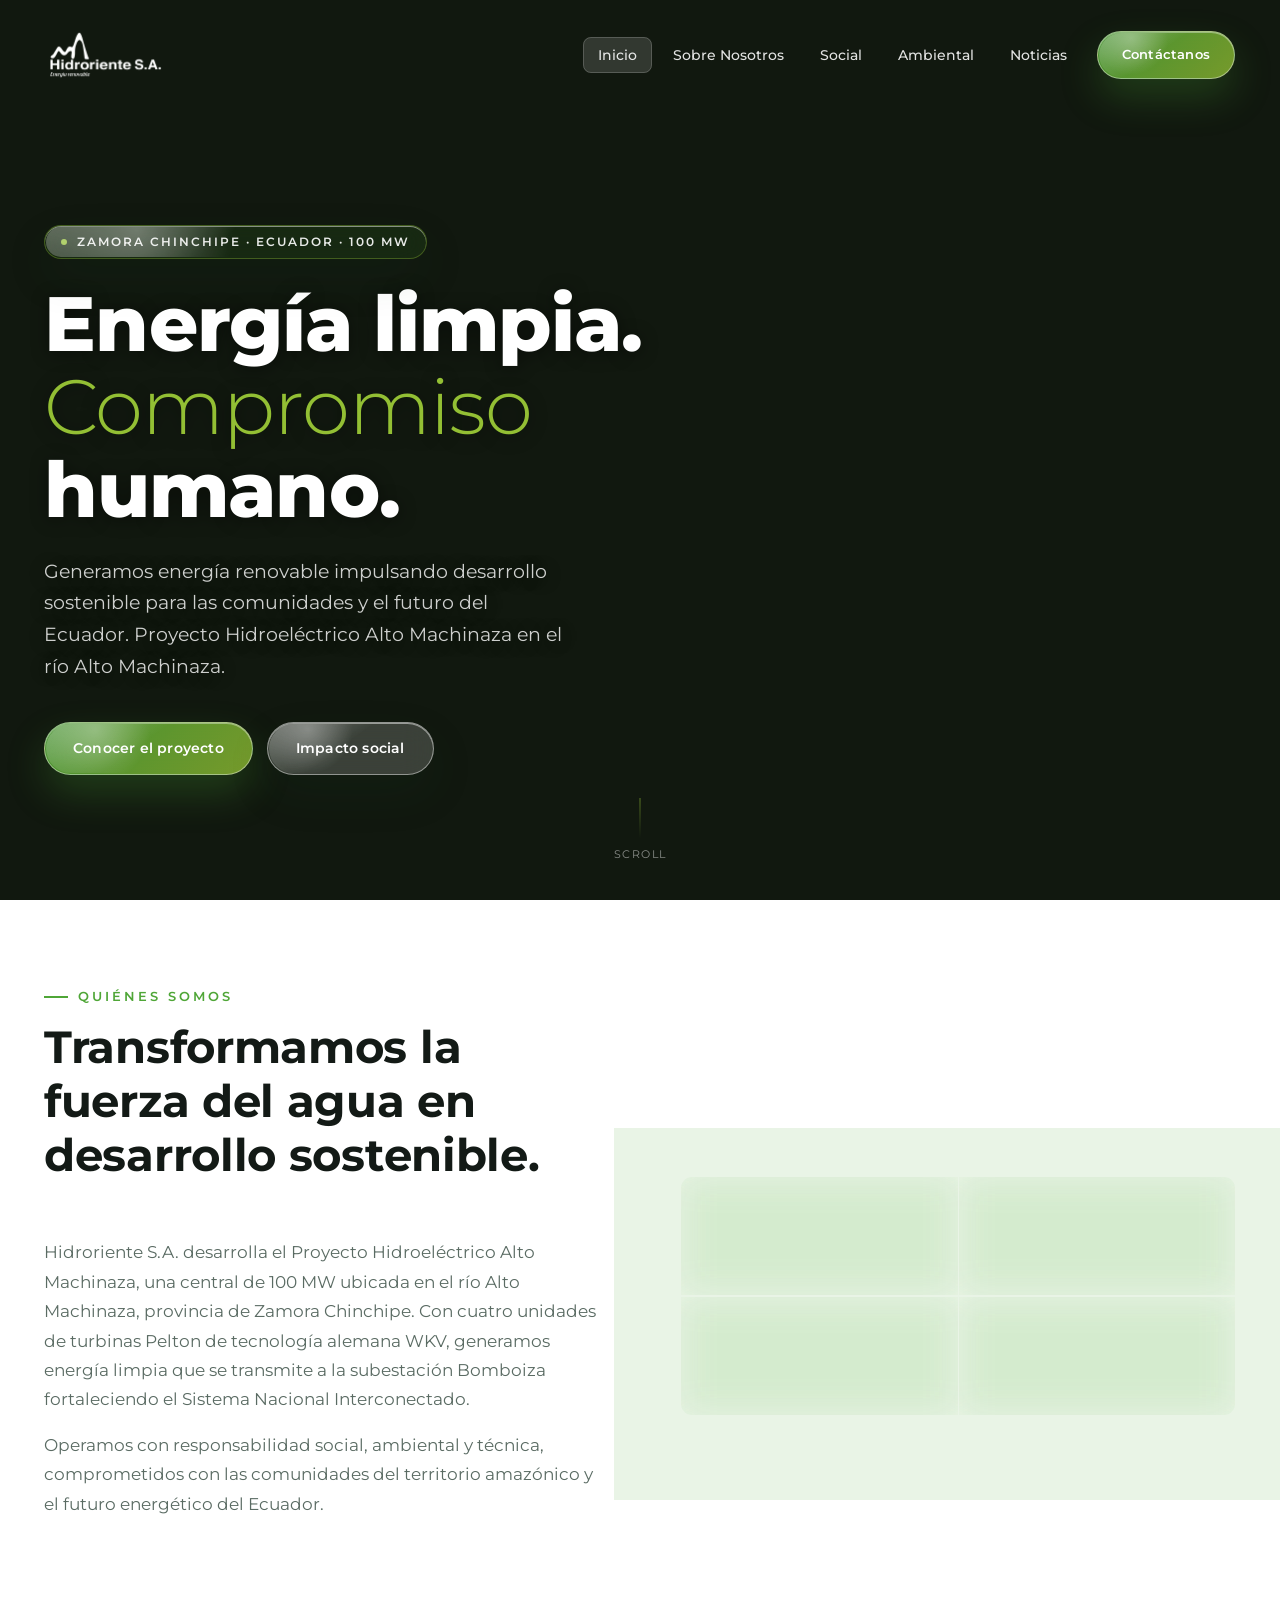
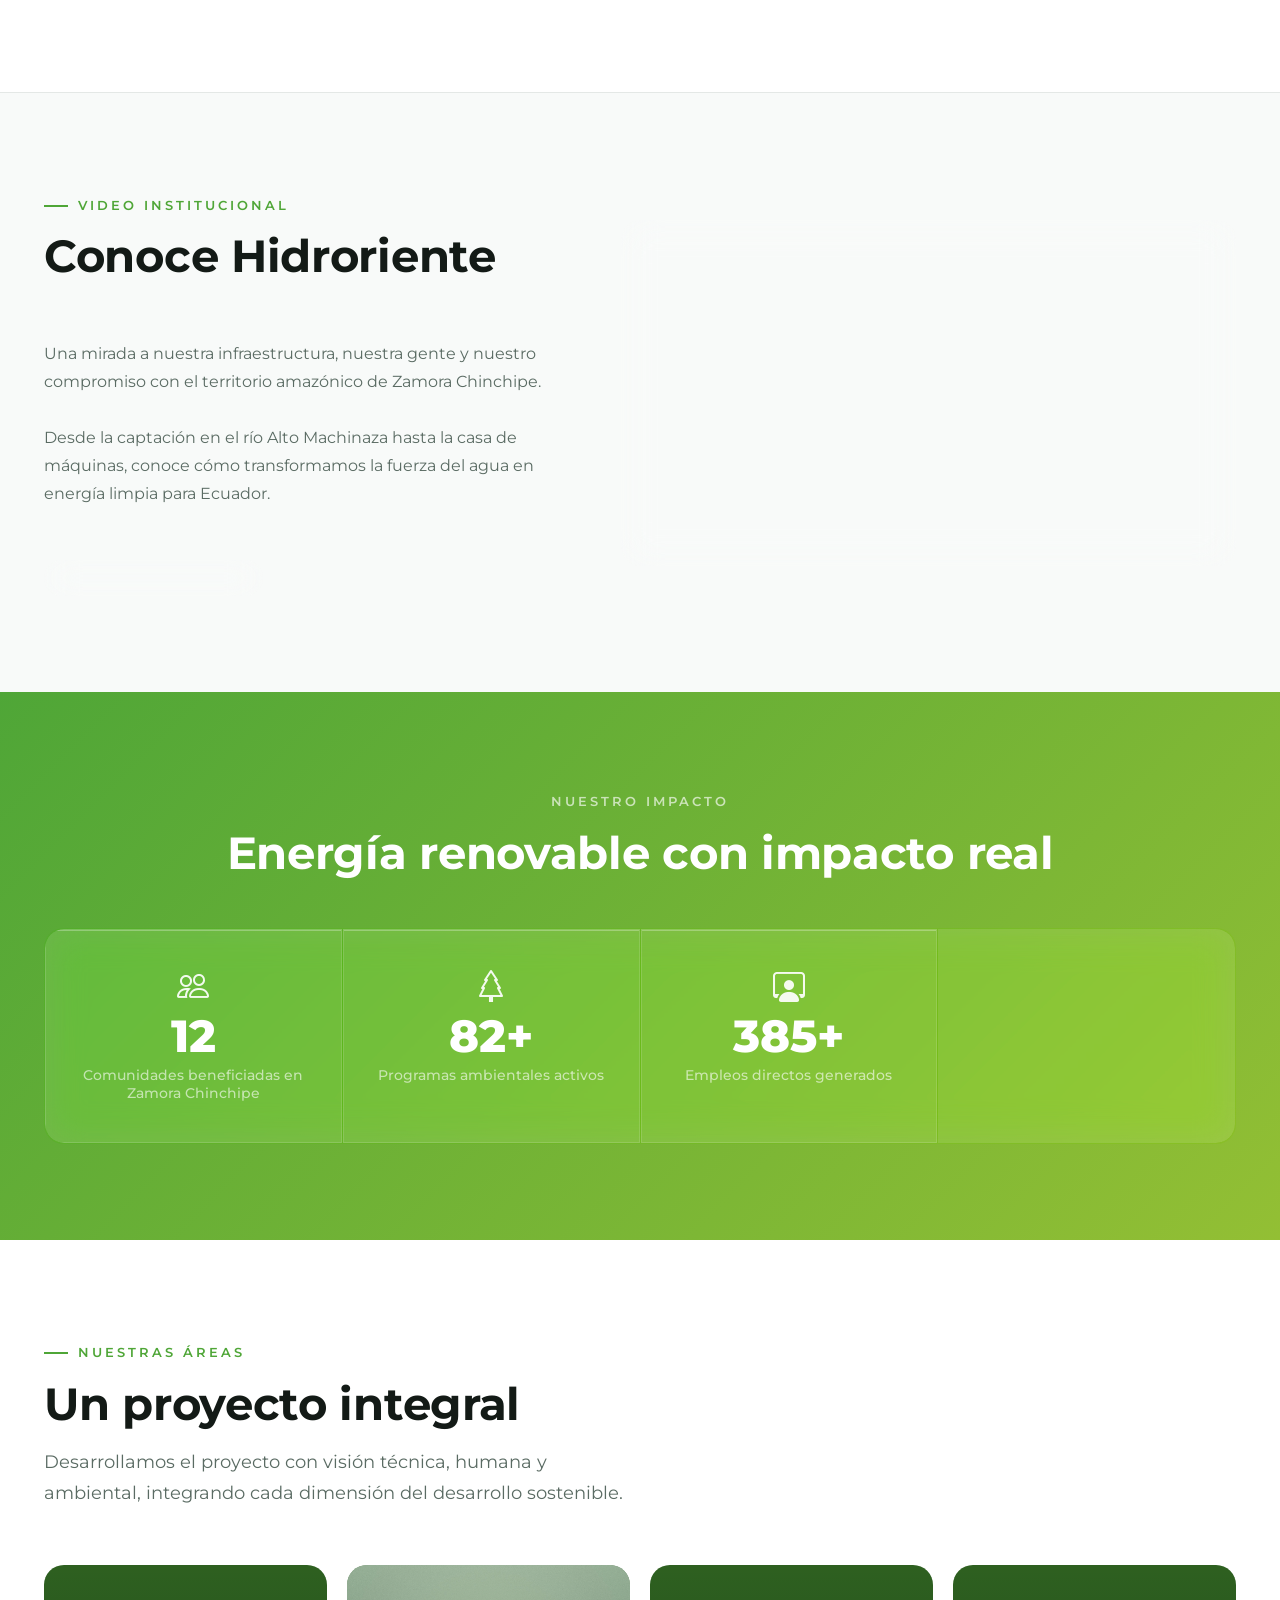
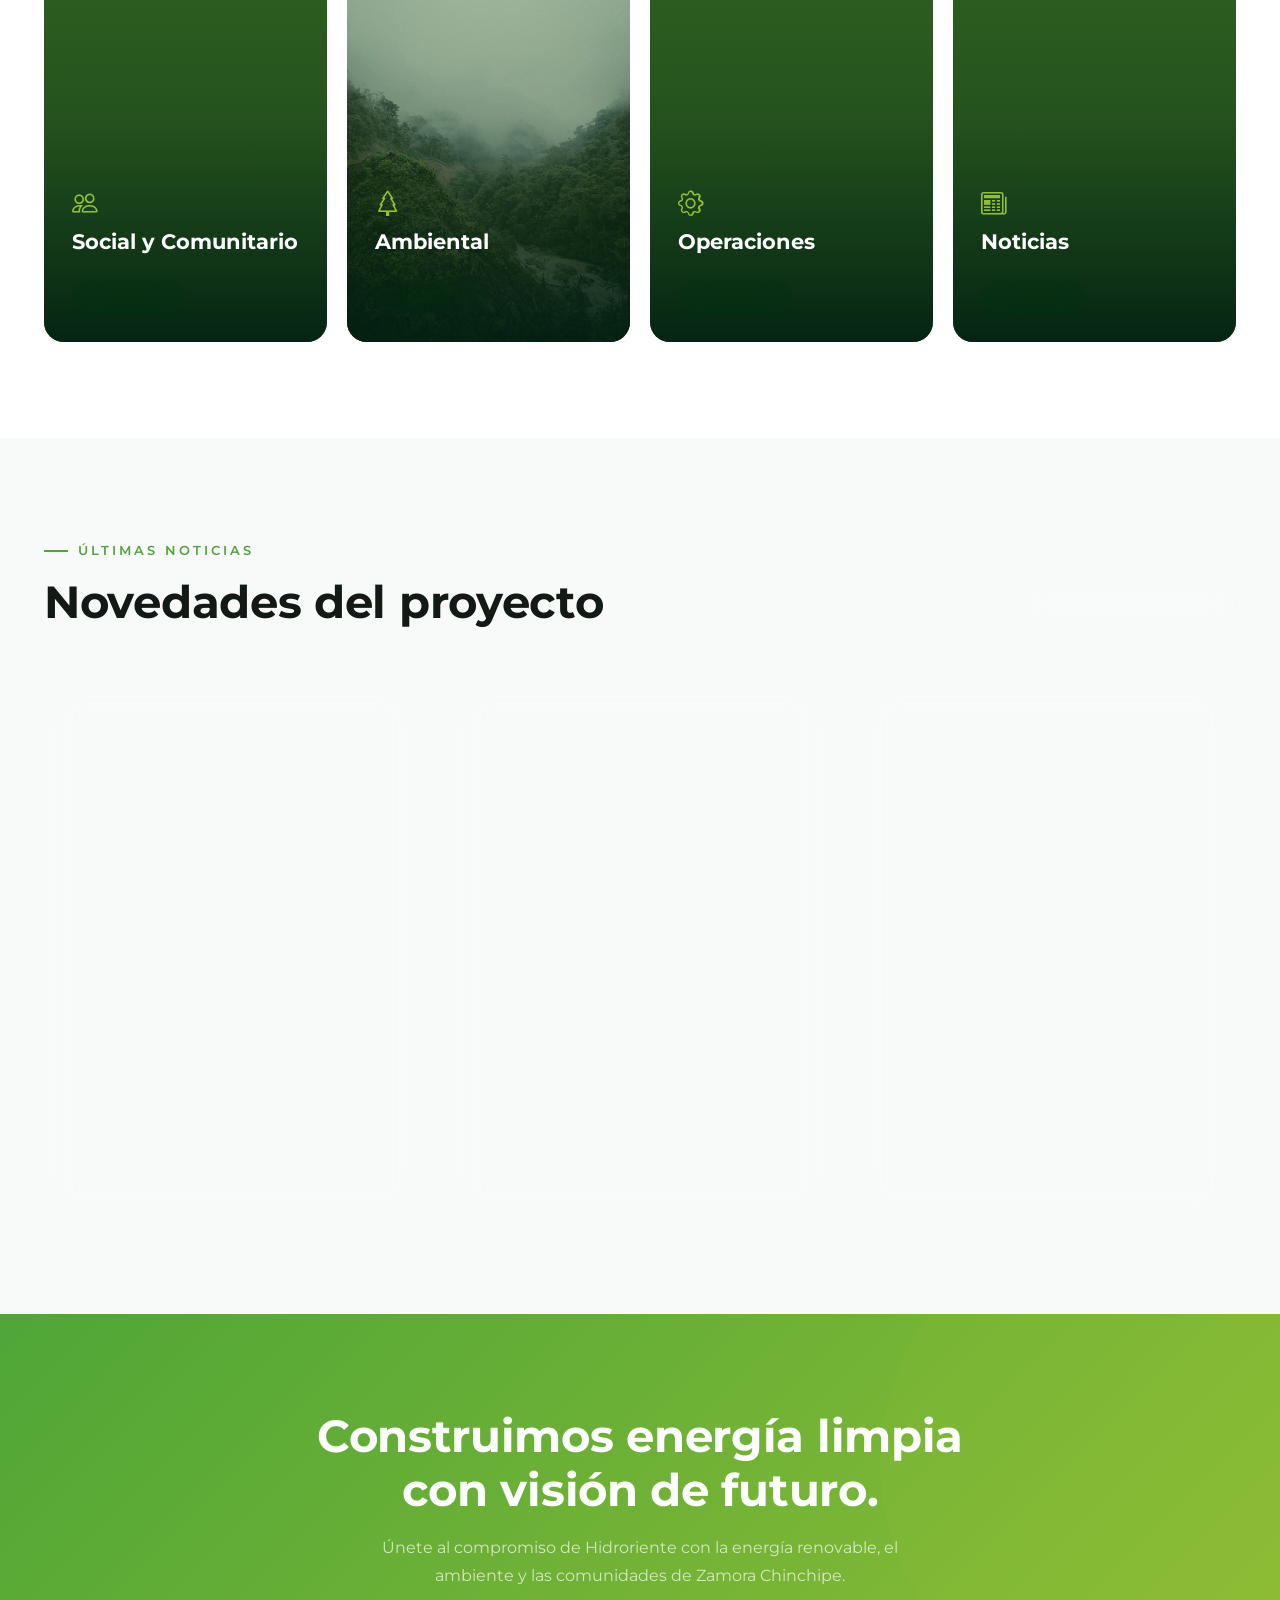
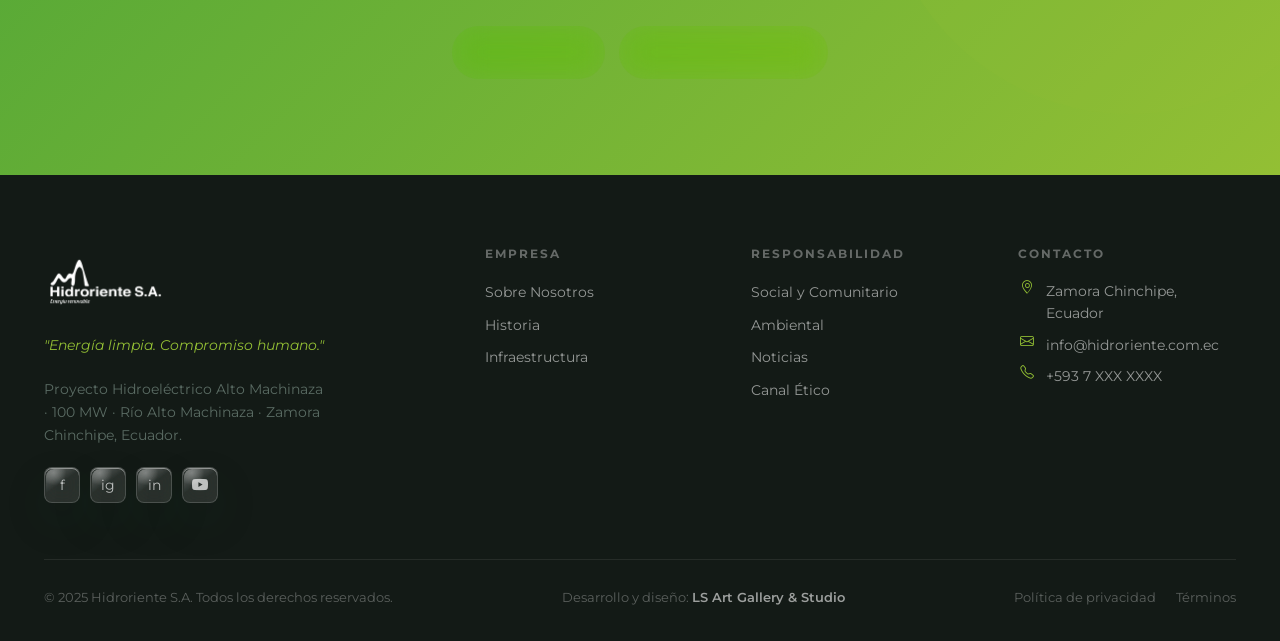
==== hidroriente 2/index.html @ bbc1c6bc "Add files via upload" ====
<!DOCTYPE html>
<html lang="es">
<head>
  <meta charset="UTF-8">
  <meta name="viewport" content="width=device-width, initial-scale=1.0">
  <meta name="description" content="Hidroriente S.A. — Proyecto Hidroeléctrico Alto Machinaza, 100 MW de energía renovable en Zamora Chinchipe, Ecuador. Energía limpia. Compromiso humano.">
  <title>Hidroriente S.A. — Energía Limpia. Compromiso Humano.</title>
  <link rel="icon" type="image/png" href="assets/icons/fabicon-hidroriente.png">
  <link rel="apple-touch-icon" href="assets/icons/fabicon-hidroriente.png">
  <link rel="preconnect" href="https://fonts.googleapis.com">
  <link href="https://fonts.googleapis.com/css2?family=Montserrat:ital,wght@0,300;0,400;0,500;0,600;0,700;0,800;1,400&display=swap" rel="stylesheet">
  <link rel="stylesheet" href="css/style.css">
  <style>
    /* ── OVERRIDES: Montserrat + nuevos verdes Hidroriente ── */
    :root {
      --green:       #4FA637;
      --green-dark:  #2e6020;
      --green-light: #93BF34;
      --green-pale:  #edf7e8;
      --green-mid:   #6db82e;
      --font-display: 'Montserrat', sans-serif;
      --font-body:    'Montserrat', sans-serif;
    }

    /* Hero inicial: foto limpia, sin degradados encima */
    .hero-bg {
      background: #11180f;
    }
    .hero .hero-bg-img {
      opacity: 1;
    }
    .hero-bg::after {
      background: transparent;
    }
    .hero-bg::before {
      background: transparent;
    }
    .hero h1,
    .hero-sub {
      text-shadow: 0 2px 18px rgba(0, 0, 0, 0.45);
    }

    /* Eyebrow dot con verde claro */
    .hero-eyebrow-dot { background: #93BF34; }

    /* h1 em en verde claro */
    .hero h1 em { color: #93BF34; font-style: italic; }

    /* Botón primario con degradado de los dos verdes */
    .btn--primary {
      background: linear-gradient(135deg, #4FA637 0%, #93BF34 100%);
      box-shadow: 0 4px 20px rgba(79,166,55,0.35);
    }
    .btn--primary:hover {
      background: linear-gradient(135deg, #93BF34 0%, #4FA637 100%);
      box-shadow: 0 8px 32px rgba(79,166,55,0.45);
    }

    /* Stats cards con el verde claro como acento */
    .hero-eyebrow { border-color: rgba(147,191,52,0.35); background: rgba(79,166,55,0.12); }

    /* Impact section: degradado con los dos verdes */
    .impact-section {
      background: linear-gradient(135deg, #4FA637 0%, #93BF34 100%);
    }

    /* CTA section */
    .cta-section {
      background: linear-gradient(135deg, #4FA637 0%, #93BF34 100%);
    }

    /* Eyebrow line */
    .section-header .eyebrow { color: #4FA637; }
    .section-header .eyebrow::before { background: #4FA637; }

    /* Cuadros de datos: mismo lenguaje visual, fuera del hero */
    .intro-numbers {
      gap: 1px;
      overflow: hidden;
      border: 1px solid rgba(79,166,55,0.16);
      border-radius: 12px;
      background: rgba(79,166,55,0.12);
      box-shadow: 0 18px 44px rgba(47,107,43,0.12);
    }
    .intro-number {
      border-left: 0;
      border-radius: 0;
      background: rgba(255,255,255,0.9);
      padding: 28px 24px;
      text-align: center;
      transition: background 0.25s ease, transform 0.25s ease;
    }
    .intro-number:hover {
      background: #fff;
      transform: translateY(-2px);
    }
    .intro-number-val { color: #2e6020; }
    .intro-number-label {
      color: #5a6b63;
      letter-spacing: 0.3px;
    }

    .impact-grid {
      background: rgba(255,255,255,0.16);
      border-color: rgba(255,255,255,0.18);
      box-shadow: 0 24px 64px rgba(20,72,20,0.18);
    }
    .impact-item {
      background: rgba(255,255,255,0.10);
      backdrop-filter: blur(12px);
    }
    .impact-item:hover {
      background: rgba(255,255,255,0.18);
    }

    /* btn ghost */
    .btn--ghost { color: #4FA637; }
    .btn--outline-dark { color: #4FA637; border-color: #4FA637; }
    .btn--outline-dark:hover { background: #4FA637; color: white; }

    /* Tag verde */
    .tag--green { background: #edf7e8; color: #2e6020; }

    /* Footer logo mark */
    .footer-logo-mark { background: linear-gradient(135deg, #4FA637, #93BF34); }
    .footer-tagline { color: #93BF34; }

    /* Footer social hover */
    .footer-social:hover { background: #4FA637; }

    /* Area card ghost btn */
    .area-card .btn--ghost { color: #93BF34; }

    /* Program card icon bg */
    .program-card-icon { background: #edf7e8; }

    /* section header eyebrow center */
    .section-header--center .eyebrow { color: #4FA637; }

    /* Scroll line */
    .hero-scroll-line {
      background: linear-gradient(to bottom, rgba(147,191,52,0.6), transparent);
    }

    /* ── LOGO EN HEADER: solo imagen, sin texto ni fallback H ── */
    .nav-logo-fallback { display: none !important; }
    .nav-logo-text, .nav-logo-sub { display: none !important; }
    .nav-logo-img {
      display: block !important;
      height: 70px;
      width: auto;
      object-fit: contain;
      filter: brightness(0) invert(1); /* blanco sobre hero oscuro */
      transition: filter 0.3s ease;
    }
    /* Cuando el header scrollea a blanco, mostrar logo a color */
    .site-header.scrolled .nav-logo-img {
      filter: none;
    }

    /* ── TIPOGRAFÍA MONTSERRAT: ajustar pesos ── */
    h1, h2, h3, h4, h5 {
      font-family: 'Montserrat', sans-serif;
      font-weight: 700;
      letter-spacing: -0.3px;
    }
    h1 { font-weight: 800; letter-spacing: -0.5px; }
    .hero h1 { font-weight: 800; letter-spacing: -1px; }
    .hero h1 em { font-style: normal; font-weight: 300; }

    .section-header .eyebrow {
      font-family: 'Montserrat', sans-serif;
      font-weight: 600;
      letter-spacing: 3px;
    }
    .nav-link { font-family: 'Montserrat', sans-serif; font-weight: 500; }
    .btn { font-family: 'Montserrat', sans-serif; font-weight: 600; letter-spacing: 0.2px; }

    /* hero-stat num más compacto */
    .hero-stat-num { font-family: 'Montserrat', sans-serif; font-weight: 800; }
    .impact-num    { font-family: 'Montserrat', sans-serif; font-weight: 800; }
    .intro-number-val { font-family: 'Montserrat', sans-serif; font-weight: 800; }
    .area-card-title { font-family: 'Montserrat', sans-serif; font-weight: 700; }

    /* Footer */
    .nav-logo-text { font-family: 'Montserrat', sans-serif; font-weight: 700; }
    .footer-logo-text { font-family: 'Montserrat', sans-serif; font-weight: 700; }
    .footer-tagline { font-style: italic; }
  </style>
</head>
<body>

<!-- ══ HEADER ══ -->
<header class="site-header" id="siteHeader">
  <div class="container">
    <nav class="nav">
      <a href="index.html" class="nav-logo">
        <img src="assets/logos/logo.png" alt="Hidroriente" class="nav-logo-img">
      </a>
      <ul class="nav-links">
        <li><a href="index.html" class="nav-link active">Inicio</a></li>
        <li><a href="pages/sobre-nosotros.html" class="nav-link">Sobre Nosotros</a></li>
        <li><a href="pages/social.html" class="nav-link">Social</a></li>
        <li><a href="pages/ambiental.html" class="nav-link">Ambiental</a></li>
        <li><a href="pages/noticias.html" class="nav-link">Noticias</a></li>
        <li><a href="pages/contacto.html" class="nav-link nav-cta">
          <span class="btn btn--primary" style="padding:10px 22px;font-size:.84rem">Contáctanos</span>
        </a></li>
      </ul>
      <button class="nav-hamburger" aria-label="Menú">
        <span></span><span></span><span></span>
      </button>
    </nav>
  </div>
</header>

<nav class="nav-mobile">
  <button class="nav-mobile-close" aria-label="Cerrar"><i class="bi bi-x-lg" aria-hidden="true"></i></button>
  <a href="index.html" class="nav-link">Inicio</a>
  <a href="pages/sobre-nosotros.html" class="nav-link">Sobre Nosotros</a>
  <a href="pages/social.html" class="nav-link">Social y Comunitario</a>
  <a href="pages/ambiental.html" class="nav-link">Ambiental</a>
  <a href="pages/noticias.html" class="nav-link">Noticias</a>
  <a href="pages/contacto.html" class="nav-link">Contacto</a>
</nav>

<!-- ══ HERO ══ -->
<section class="hero">
  <div class="hero-bg">
    <img src="assets/images/hero-main.jpg" alt="Proyecto Hidroeléctrico Alto Machinaza" class="hero-bg-img" onerror="this.style.display='none'">
  </div>

  <div class="container hero-content">
    <div class="hero-eyebrow">
      <span class="hero-eyebrow-dot"></span>
      Zamora Chinchipe · Ecuador · 100 MW
    </div>

    <h1>Energía limpia.<br><em>Compromiso</em> humano.</h1>

    <p class="hero-sub">
      Generamos energía renovable impulsando desarrollo sostenible para las comunidades y el futuro del Ecuador. Proyecto Hidroeléctrico Alto Machinaza en el río Alto Machinaza.
    </p>

    <div class="hero-actions">
      <a href="pages/sobre-nosotros.html" class="btn btn--primary">Conocer el proyecto</a>
      <a href="pages/social.html" class="btn btn--outline">Impacto social</a>
    </div>

  </div>

  <div class="hero-scroll">
    <div class="hero-scroll-line"></div>
    <span>Scroll</span>
  </div>
</section>

<!-- ══ INTRO INSTITUCIONAL ══ -->
<section class="intro-block">
  <div class="container">
    <div class="intro-block-inner">
      <div class="fade-up">
        <div class="section-header">
          <div class="eyebrow">Quiénes somos</div>
          <h2>Transformamos la fuerza del agua en desarrollo sostenible.</h2>
        </div>
        <p>Hidroriente S.A. desarrolla el Proyecto Hidroeléctrico Alto Machinaza, una central de 100 MW ubicada en el río Alto Machinaza, provincia de Zamora Chinchipe. Con cuatro unidades de turbinas Pelton de tecnología alemana WKV, generamos energía limpia que se transmite a la subestación Bomboiza fortaleciendo el Sistema Nacional Interconectado.</p>
        <p>Operamos con responsabilidad social, ambiental y técnica, comprometidos con las comunidades del territorio amazónico y el futuro energético del Ecuador.</p>
        <a href="pages/sobre-nosotros.html" class="btn btn--outline-dark mt-24">Conocer más sobre Hidroriente</a>
      </div>
      <div class="intro-numbers stagger fade-up">
        <div class="intro-number">
          <span class="intro-number-val">100 MW</span>
          <span class="intro-number-label">Potencia instalada</span>
        </div>
        <div class="intro-number">
          <span class="intro-number-val">4</span>
          <span class="intro-number-label">Turbinas Pelton WKV</span>
        </div>
        <div class="intro-number">
          <span class="intro-number-val">Bomboiza</span>
          <span class="intro-number-label">Subestación conectada</span>
        </div>
        <div class="intro-number">
          <span class="intro-number-val">Zamora</span>
          <span class="intro-number-label">Provincia beneficiada</span>
        </div>
      </div>
    </div>
  </div>
</section>

<!-- ══ VIDEO CORPORATIVO ══ -->
<section class="section video-section bg-off">
  <div class="container">
    <div class="video-layout">
      <div class="video-text fade-up">
        <div class="section-header">
          <div class="eyebrow">Video institucional</div>
          <h2>Conoce Hidroriente</h2>
        </div>
        <p>Una mirada a nuestra infraestructura, nuestra gente y nuestro compromiso con el territorio amazónico de Zamora Chinchipe.</p>
        <p>Desde la captación en el río Alto Machinaza hasta la casa de máquinas, conoce cómo transformamos la fuerza del agua en energía limpia para Ecuador.</p>
        <a href="#" class="btn btn--ghost mt-24">Ver más sobre el proyecto</a>
      </div>
      <div class="fade-up">
        <div class="video-placeholder" data-video-url="https://www.youtube.com/embed/TU_VIDEO_ID">
          <div class="img-placeholder" style="border-radius:inherit">
            <span class="img-placeholder-icon bi bi-play-btn" aria-hidden="true"></span>
            <span>Video Corporativo</span>
            <small style="opacity:.4;font-size:.7rem">Reemplaza TU_VIDEO_ID con el ID de YouTube</small>
          </div>
          <div class="video-play">
            <svg viewBox="0 0 24 24"><path d="M8 5v14l11-7z"/></svg>
          </div>
        </div>
      </div>
    </div>
  </div>
</section>

<!-- ══ IMPACTO ══ -->
<section class="section impact-section">
  <div class="container">
    <div class="section-header section-header--center fade-up" style="margin-bottom:48px">
      <div class="eyebrow" style="justify-content:center;color:rgba(255,255,255,.65);letter-spacing:3px">Nuestro impacto</div>
      <h2 style="color:white">Energía renovable con impacto real</h2>
    </div>
    <div class="impact-grid stagger">
      <div class="impact-item">
        <span class="impact-icon bi bi-people" aria-hidden="true"></span>
        <span class="impact-num" data-count="12">12</span>
        <span class="impact-label">Comunidades beneficiadas en Zamora Chinchipe</span>
      </div>
      <div class="impact-item">
        <span class="impact-icon bi bi-tree" aria-hidden="true"></span>
        <span class="impact-num" data-count="85" data-suffix="+">85+</span>
        <span class="impact-label">Programas ambientales activos</span>
      </div>
      <div class="impact-item">
        <span class="impact-icon bi bi-person-workspace" aria-hidden="true"></span>
        <span class="impact-num" data-count="400" data-suffix="+">400+</span>
        <span class="impact-label">Empleos directos generados</span>
      </div>
      <div class="impact-item">
        <span class="impact-icon bi bi-lightning-charge" aria-hidden="true"></span>
        <span class="impact-num">100 MW</span>
        <span class="impact-label">Energía limpia renovable</span>
      </div>
    </div>
  </div>
</section>

<!-- ══ ÁREAS PRINCIPALES ══ -->
<section class="section">
  <div class="container">
    <div class="section-header fade-up">
      <div class="eyebrow">Nuestras áreas</div>
      <h2>Un proyecto integral</h2>
      <p>Desarrollamos el proyecto con visión técnica, humana y ambiental, integrando cada dimensión del desarrollo sostenible.</p>
    </div>
    <div class="areas-grid stagger">
      <div class="area-card">
        <div class="area-card-bg">
          <img src="assets/images/area-social.jpg" alt="Social y Comunitario" onerror="this.style.display='none'">
        </div>
        <div class="area-card-content">
          <span class="area-card-icon bi bi-people" aria-hidden="true"></span>
          <div class="area-card-title">Social y Comunitario</div>
          <p class="area-card-desc">Salud, educación, desarrollo productivo e infraestructura para las comunidades de Zamora Chinchipe.</p>
          <a href="pages/social.html" class="btn btn--ghost">Conocer más</a>
        </div>
      </div>
      <div class="area-card">
        <div class="area-card-bg">
          <img src="assets/images/area-ambiental.jpg" alt="Ambiental" onerror="this.style.display='none'">
        </div>
        <div class="area-card-content">
          <span class="area-card-icon bi bi-tree" aria-hidden="true"></span>
          <div class="area-card-title">Ambiental</div>
          <p class="area-card-desc">Monitoreo, reforestación, rescate de flora y fauna, y gestión ambiental responsable en la Amazonía.</p>
          <a href="pages/ambiental.html" class="btn btn--ghost">Conocer más</a>
        </div>
      </div>
      <div class="area-card">
        <div class="area-card-bg">
          <img src="assets/images/area-operaciones.jpg" alt="Operaciones" onerror="this.style.display='none'">
        </div>
        <div class="area-card-content">
          <span class="area-card-icon bi bi-gear" aria-hidden="true"></span>
          <div class="area-card-title">Operaciones</div>
          <p class="area-card-desc">Cuatro turbinas Pelton WKV de Alemania, 100 MW de potencia y línea de transmisión a subestación Bomboiza.</p>
          <a href="pages/sobre-nosotros.html" class="btn btn--ghost">Conocer más</a>
        </div>
      </div>
      <div class="area-card">
        <div class="area-card-bg">
          <img src="assets/images/area-noticias.jpg" alt="Noticias" onerror="this.style.display='none'">
        </div>
        <div class="area-card-content">
          <span class="area-card-icon bi bi-newspaper" aria-hidden="true"></span>
          <div class="area-card-title">Noticias</div>
          <p class="area-card-desc">Últimas novedades, avances del proyecto, actividades sociales y logros ambientales de Hidroriente.</p>
          <a href="pages/noticias.html" class="btn btn--ghost">Ver noticias</a>
        </div>
      </div>
    </div>
  </div>
</section>

<!-- ══ NOTICIAS DESTACADAS ══ -->
<section class="section bg-off">
  <div class="container">
    <div class="section-header" style="display:flex;align-items:flex-end;justify-content:space-between;flex-wrap:wrap;gap:16px">
      <div class="fade-up">
        <div class="eyebrow">Últimas noticias</div>
        <h2>Novedades del proyecto</h2>
      </div>
      <a href="pages/noticias.html" class="btn btn--outline-dark fade-up">Ver todas las noticias</a>
    </div>
    <div class="news-grid stagger">
      <div class="news-card">
        <div class="news-card-img">
          <img src="assets/images/proyecto-foto.jpg" alt="Mantenimiento preventivo" onerror="this.style.display='none'">
        </div>
        <div class="news-card-body">
          <div class="news-card-meta"><span class="tag tag--green">Operaciones</span><span class="news-card-date">Mayo 2026</span></div>
          <h4><a href="pages/noticia-detalle.html?id=10">Hidroriente fortalece plan de mantenimiento preventivo en Alto Machinaza</a></h4>
          <p>Los equipos técnicos ejecutan inspecciones programadas para reforzar la operación segura y continua del proyecto.</p>
          <a href="pages/noticia-detalle.html?id=10" class="btn btn--ghost">Leer más</a>
        </div>
      </div>
      <div class="news-card">
        <div class="news-card-img">
          <img src="assets/images/24022026-_DSC4200.jpg" alt="Capacitación comunitaria" onerror="this.style.display='none'">
        </div>
        <div class="news-card-body">
          <div class="news-card-meta"><span class="tag tag--blue">Social</span><span class="news-card-date">Abril 2026</span></div>
          <h4><a href="pages/noticia-detalle.html?id=11">Jornadas de capacitación comunitaria impulsan seguridad y empleo local</a></h4>
          <p>Habitantes de comunidades cercanas participaron en talleres prácticos orientados a seguridad, oficio y empleabilidad.</p>
          <a href="pages/noticia-detalle.html?id=11" class="btn btn--ghost">Leer más</a>
        </div>
      </div>
      <div class="news-card">
        <div class="news-card-img">
          <img src="assets/images/area-ambiental.jpg" alt="Monitoreo ambiental" onerror="this.style.display='none'">
        </div>
        <div class="news-card-body">
          <div class="news-card-meta"><span class="tag tag--green">Ambiental</span><span class="news-card-date">Marzo 2026</span></div>
          <h4><a href="pages/noticia-detalle.html?id=12">Monitoreo ambiental refuerza protección de la cuenca del río Alto Machinaza</a></h4>
          <p>El programa ambiental mantiene controles periódicos de agua, flora y fauna en el área de influencia del proyecto.</p>
          <a href="pages/noticia-detalle.html?id=12" class="btn btn--ghost">Leer más</a>
        </div>
      </div>
    </div>
  </div>
</section>

<!-- ══ CTA FINAL ══ -->
<section class="section cta-section">
  <div class="container fade-up">
    <h2>Construimos energía limpia<br>con visión de futuro.</h2>
    <p>Únete al compromiso de Hidroriente con la energía renovable, el ambiente y las comunidades de Zamora Chinchipe.</p>
    <div style="display:flex;gap:14px;justify-content:center;flex-wrap:wrap">
      <a href="pages/contacto.html" class="btn btn--primary">Contáctanos</a>
      <a href="pages/sobre-nosotros.html" class="btn btn--outline">Conocer el proyecto</a>
    </div>
  </div>
</section>

<!-- ══ FOOTER ══ -->
<footer class="site-footer">
  <div class="container">
    <div class="footer-grid">
      <div class="footer-brand">
        <div class="footer-logo">
          <img src="assets/logos/logo.png" alt="Hidroriente" style="height:70px;width:auto;object-fit:contain;filter:brightness(0) invert(1)" onerror="this.style.display='none'">
          <div class="footer-logo-mark" id="footerFallback" style="display:none">H</div>
        </div>
        <p class="footer-tagline">"Energía limpia. Compromiso humano."</p>
        <p class="footer-desc">Proyecto Hidroeléctrico Alto Machinaza · 100 MW · Río Alto Machinaza · Zamora Chinchipe, Ecuador.</p>
        <div class="footer-socials">
          <a href="#" class="footer-social" title="Facebook">f</a>
          <a href="#" class="footer-social" title="Instagram">ig</a>
          <a href="#" class="footer-social" title="LinkedIn">in</a>
          <a href="#" class="footer-social" title="YouTube"><i class="bi bi-youtube" aria-hidden="true"></i></a>
        </div>
      </div>
      <div class="footer-col">
        <h5>Empresa</h5>
        <nav class="footer-links">
          <a href="pages/sobre-nosotros.html">Sobre Nosotros</a>
          <a href="pages/sobre-nosotros.html#historia">Historia</a>
          <a href="pages/sobre-nosotros.html#infraestructura">Infraestructura</a>
        </nav>
      </div>
      <div class="footer-col">
        <h5>Responsabilidad</h5>
        <nav class="footer-links">
          <a href="pages/social.html">Social y Comunitario</a>
          <a href="pages/ambiental.html">Ambiental</a>
          <a href="pages/noticias.html">Noticias</a>
          <a href="pages/contacto.html#canal-etico">Canal Ético</a>
        </nav>
      </div>
      <div class="footer-col">
        <h5>Contacto</h5>
        <div class="footer-contact-item"><i class="bi bi-geo-alt" aria-hidden="true"></i><span>Zamora Chinchipe, Ecuador</span></div>
        <div class="footer-contact-item"><i class="bi bi-envelope" aria-hidden="true"></i><span>info@hidroriente.com.ec</span></div>
        <div class="footer-contact-item"><i class="bi bi-telephone" aria-hidden="true"></i><span>+593 7 XXX XXXX</span></div>
      </div>
    </div>
    <div class="footer-bottom">
      <span>© 2025 Hidroriente S.A. Todos los derechos reservados.</span>
      <span class="footer-credit">Desarrollo y diseño: <a href="https://lsartstudios.com" target="_blank" rel="noopener">LS Art Gallery &amp; Studio</a></span>
      <div style="display:flex;gap:20px">
        <a href="https://acrobat.adobe.com/id/urn:aaid:sc:US:3f950a81-88f4-4bac-9480-9a20771fda4f" target="_blank" rel="noopener">Política de privacidad</a>
        <a href="#">Términos</a>
      </div>
    </div>
  </div>
</footer>

<script src="js/main.js"></script>
<script>
  // Footer logo fallback
  const footerLogo = document.querySelector('.footer-logo img');
  if (footerLogo) {
    footerLogo.addEventListener('error', function() {
      this.style.display = 'none';
      document.getElementById('footerFallback').style.display = 'flex';
    });
  }
</script>
</body>
</html>
---- hidroriente 2/css/style.css ----
@import url('https://fonts.googleapis.com/css2?family=Montserrat:ital,wght@0,300;0,400;0,500;0,600;0,700;0,800;1,400&display=swap');
@import url('https://cdn.jsdelivr.net/npm/bootstrap-icons@1.11.3/font/bootstrap-icons.min.css');
:root{--green:#4FA637;--green-dark:#2e6020;--green-light:#93BF34;--green-pale:#edf7e8;--hero-green:#3F842C;--hero-green-light:#6F9128;--blue:#0077b6;--blue-light:#48cae4;--blue-pale:#e0f4fb;--white:#ffffff;--off-white:#f8faf9;--gray-100:#f2f4f3;--gray-200:#e4e8e6;--gray-400:#9aada4;--gray-600:#5a6b63;--gray-800:#2c3830;--black:#131a16;--font-display:'Montserrat',system-ui,sans-serif;--font-body:'Montserrat',system-ui,sans-serif;--radius:12px;--radius-lg:20px;--radius-xl:32px;--shadow-sm:0 2px 12px rgba(0,77,46,0.08);--shadow-md:0 8px 32px rgba(0,77,46,0.12);--shadow-lg:0 24px 64px rgba(0,77,46,0.16);--transition:0.3s cubic-bezier(0.22,1,0.36,1)}
*,*::before,*::after{margin:0;padding:0;box-sizing:border-box}
html{scroll-behavior:smooth}
body{font-family:var(--font-body);color:var(--gray-800);background:var(--white);line-height:1.6;overflow-x:hidden}
img{max-width:100%;display:block}a{text-decoration:none;color:inherit}ul{list-style:none}button{cursor:pointer;border:none;background:none;font-family:inherit}
h1,h2,h3,h4,h5{font-family:var(--font-display);line-height:1.2;color:var(--black)}
h1{font-size:clamp(2.4rem,5vw,4rem);font-weight:700}h2{font-size:clamp(1.8rem,3.5vw,2.8rem);font-weight:600}h3{font-size:clamp(1.3rem,2.5vw,1.8rem);font-weight:600}h4{font-size:1.2rem;font-weight:600}p{font-size:1rem;line-height:1.75;color:var(--gray-600)}
.container{width:100%;max-width:1240px;margin:0 auto;padding:0 24px}.container--wide{max-width:1440px}.section{padding:96px 0}.section--sm{padding:64px 0}.section--lg{padding:128px 0}
.btn{display:inline-flex;align-items:center;gap:8px;padding:14px 28px;border-radius:50px;font-family:var(--font-body);font-size:.9rem;font-weight:600;letter-spacing:.3px;transition:var(--transition);white-space:nowrap}
.btn--primary{background:var(--green);color:var(--white);box-shadow:0 4px 20px rgba(0,112,74,.3)}.btn--primary:hover{background:var(--green-dark);box-shadow:0 8px 32px rgba(0,112,74,.4);transform:translateY(-2px)}
.btn--outline{background:transparent;color:var(--white);border:2px solid rgba(255,255,255,.6)}.btn--outline:hover{background:rgba(255,255,255,.15);border-color:var(--white)}
.btn--outline-dark{background:transparent;color:var(--green);border:2px solid var(--green)}.btn--outline-dark:hover{background:var(--green);color:var(--white)}
.btn--ghost{color:var(--green);padding:0;font-weight:600;gap:6px}.btn--ghost::after{content:'→';transition:transform var(--transition)}.btn--ghost:hover::after{transform:translateX(4px)}
.tag{display:inline-block;padding:4px 12px;border-radius:50px;font-size:.75rem;font-weight:600;letter-spacing:.5px;text-transform:uppercase}
.tag--green{background:var(--green-pale);color:var(--green-dark)}.tag--blue{background:var(--blue-pale);color:var(--blue)}.tag--gray{background:var(--gray-100);color:var(--gray-600)}
.section-header{margin-bottom:56px}.section-header--center{text-align:center}
.section-header .eyebrow{display:inline-flex;align-items:center;gap:10px;font-size:.8rem;font-weight:600;letter-spacing:2px;text-transform:uppercase;color:var(--green);margin-bottom:14px}
.section-header .eyebrow::before{content:'';display:block;width:24px;height:2px;background:var(--green)}
.section-header--center .eyebrow{justify-content:center}.section-header--center .eyebrow::before{display:none}
.section-header p{max-width:600px;margin-top:16px;font-size:1.1rem}.section-header--center p{margin:16px auto 0}
.site-header{position:fixed;top:0;left:0;right:0;z-index:1000;transition:var(--transition);padding:20px 0}
.site-header.scrolled{background:rgba(255,255,255,.96);backdrop-filter:blur(20px);box-shadow:var(--shadow-sm);padding:12px 0}
.site-header.scrolled .nav-link{color:var(--gray-800)}.site-header.scrolled .nav-logo-text{color:var(--green-dark)}.site-header.scrolled .nav-logo-sub{color:var(--gray-400)}
.nav{display:flex;align-items:center;justify-content:space-between;gap:32px}
.nav-logo{display:flex;align-items:center;gap:12px;flex-shrink:0}
.nav-logo-img{height:40px;width:auto}
.nav-logo-fallback{width:40px;height:40px;background:linear-gradient(135deg,var(--green),var(--green-light));border-radius:10px;display:none!important;align-items:center;justify-content:center;font-size:18px;color:white;font-weight:800;font-family:var(--font-display);flex-shrink:0}
.nav-logo-text{display:none!important;font-family:var(--font-display);font-size:1.2rem;font-weight:700;color:var(--white);line-height:1.1;transition:color var(--transition)}
.nav-logo-sub{display:none!important;font-family:var(--font-body);font-size:.65rem;font-weight:500;letter-spacing:1.5px;text-transform:uppercase;color:rgba(255,255,255,.65);transition:color var(--transition)}
.nav-links{display:flex;align-items:center;gap:6px}
.nav-link{font-size:.88rem;font-weight:500;color:rgba(255,255,255,.88);padding:8px 14px;border-radius:8px;transition:var(--transition)}
.nav-link:hover,.nav-link.active{color:var(--white);background:rgba(255,255,255,.12)}
.site-header.scrolled .nav-link:hover{background:var(--green-pale);color:var(--green-dark)}
.nav-cta{margin-left:8px}
.nav-hamburger{display:none;flex-direction:column;gap:5px;padding:8px;cursor:pointer}
.nav-hamburger span{display:block;width:22px;height:2px;background:var(--white);border-radius:2px;transition:var(--transition)}
.site-header.scrolled .nav-hamburger span{background:var(--gray-800)}
.nav-mobile{display:none;position:fixed;inset:0;background:var(--white);z-index:999;flex-direction:column;align-items:center;justify-content:center;gap:8px}
.nav-mobile.open{display:flex}
.nav-mobile .nav-link{font-size:1.5rem;color:var(--gray-800);font-family:var(--font-display);padding:12px 24px}
.nav-mobile-close{position:absolute;top:24px;right:24px;font-size:28px;color:var(--gray-600);cursor:pointer;background:none;border:none}
.hero{position:relative;min-height:100vh;display:flex;align-items:center;overflow:hidden}
.hero-bg{position:absolute;inset:0;background:var(--green-dark);z-index:0}
.hero-bg-img{position:absolute;inset:0;width:100%;height:100%;object-fit:cover;opacity:.45}
.hero-bg::after{content:'';position:absolute;inset:0;background:linear-gradient(135deg,rgba(47,107,43,.72) 0%,rgba(101,126,34,.52) 100%)}
.hero-bg::before{content:'';position:absolute;bottom:0;left:0;right:0;height:200px;background:transparent;z-index:1}
.hero-content{position:relative;z-index:2;padding-top:100px}
.hero-eyebrow{display:inline-flex;align-items:center;gap:10px;background:rgba(255,255,255,.12);backdrop-filter:blur(8px);border:1px solid rgba(255,255,255,.2);border-radius:50px;padding:6px 16px;font-size:.78rem;font-weight:600;letter-spacing:2px;text-transform:uppercase;color:rgba(255,255,255,.9);margin-bottom:24px}
.hero-eyebrow-dot{width:6px;height:6px;border-radius:50%;background:var(--blue-light);animation:blink 2s ease-in-out infinite}
@keyframes blink{0%,100%{opacity:1}50%{opacity:.3}}
.hero h1{color:var(--white);font-size:clamp(2.8rem,6vw,5rem);line-height:1.08;max-width:700px;margin-bottom:24px}
.hero h1 em{font-style:italic;color:var(--blue-light)}
.hero-sub{font-size:clamp(1rem,1.5vw,1.2rem);color:rgba(255,255,255,.8);max-width:520px;margin-bottom:40px;line-height:1.65}
.hero-actions{display:flex;gap:14px;flex-wrap:wrap}
.hero-stats{position:absolute;bottom:48px;right:0;z-index:2;display:flex;gap:1px}
.hero-stat{background:rgba(255,255,255,.1);backdrop-filter:blur(12px);border:1px solid rgba(255,255,255,.15);padding:20px 28px;text-align:center;min-width:130px}
.hero-stat:first-child{border-radius:var(--radius) 0 0 var(--radius)}.hero-stat:last-child{border-radius:0 var(--radius) var(--radius) 0}
.hero-stat-num{display:block;font-family:var(--font-display);font-size:2rem;font-weight:700;color:var(--white);line-height:1}
.hero-stat-label{display:block;font-size:.72rem;font-weight:500;letter-spacing:.5px;color:rgba(255,255,255,.65);margin-top:4px}
.hero-scroll{position:absolute;bottom:36px;left:50%;transform:translateX(-50%);z-index:2;display:flex;flex-direction:column;align-items:center;gap:8px;color:rgba(255,255,255,.5);font-size:.7rem;letter-spacing:1.5px;text-transform:uppercase}
.hero-scroll-line{width:1px;height:40px;background:linear-gradient(to bottom,rgba(255,255,255,.4),transparent);animation:scrollLine 1.8s ease-in-out infinite}
@keyframes scrollLine{0%{transform:scaleY(0);transform-origin:top}50%{transform:scaleY(1);transform-origin:top}50.1%{transform:scaleY(1);transform-origin:bottom}100%{transform:scaleY(0);transform-origin:bottom}}
.hero-inner{position:relative;height:420px;display:flex;align-items:flex-end;overflow:hidden;background:linear-gradient(135deg,var(--hero-green) 0%,var(--hero-green-light) 100%)}
.hero-inner .hero-bg{background:linear-gradient(135deg,var(--hero-green) 0%,var(--hero-green-light) 100%)}
.hero-inner .hero-bg-img{opacity:.4}
.hero-inner-content{position:relative;z-index:2;padding:48px 0}
.hero-inner-content h1{color:var(--white);font-size:clamp(2rem,4vw,3rem)}
.hero-inner-content .breadcrumb{display:flex;align-items:center;gap:8px;color:rgba(255,255,255,.6);font-size:.85rem;margin-bottom:12px}
.hero-inner-content .breadcrumb a{color:rgba(255,255,255,.6)}.hero-inner-content .breadcrumb a:hover{color:var(--white)}.hero-inner-content .breadcrumb span{color:rgba(255,255,255,.35)}
.intro-block{background:var(--white);padding:80px 0;border-bottom:1px solid var(--gray-200)}
.intro-block-inner{display:grid;grid-template-columns:1fr 1fr;gap:80px;align-items:center}
.intro-block h2{margin-bottom:20px}.intro-block p{font-size:1.05rem;margin-bottom:16px}
.intro-numbers{display:grid;grid-template-columns:1fr 1fr;gap:24px}
.intro-number{padding:24px;background:var(--green-pale);border-radius:var(--radius);border-left:3px solid var(--green)}
.intro-number-val{display:block;font-family:var(--font-display);font-size:2.2rem;font-weight:700;color:var(--green-dark);line-height:1}
.intro-number-label{display:block;font-size:.82rem;color:var(--gray-600);margin-top:4px;font-weight:500}
.video-section{background:var(--off-white)}
.video-layout{display:grid;grid-template-columns:1fr 1.2fr;gap:64px;align-items:center}
.video-text h2{margin-bottom:16px}.video-text p{margin-bottom:28px}
.video-placeholder{position:relative;aspect-ratio:16/9;background:var(--gray-800);border-radius:var(--radius-lg);overflow:hidden;cursor:pointer;box-shadow:var(--shadow-lg)}
.video-placeholder img{width:100%;height:100%;object-fit:cover;opacity:.7;transition:opacity var(--transition)}.video-placeholder:hover img{opacity:.85}
.video-play{position:absolute;top:50%;left:50%;transform:translate(-50%,-50%);width:72px;height:72px;background:rgba(255,255,255,.95);border-radius:50%;display:flex;align-items:center;justify-content:center;box-shadow:0 8px 32px rgba(0,0,0,.3);transition:transform var(--transition),box-shadow var(--transition)}
.video-play svg{width:24px;height:24px;fill:var(--green-dark);margin-left:4px}
.video-placeholder:hover .video-play{transform:translate(-50%,-50%) scale(1.1);box-shadow:0 12px 40px rgba(0,0,0,.4)}
.impact-section{background:linear-gradient(135deg,var(--green) 0%,var(--green-light) 100%)}
.impact-grid{display:grid;grid-template-columns:repeat(4,1fr);gap:1px;background:rgba(255,255,255,.08);border:1px solid rgba(255,255,255,.08);border-radius:var(--radius-lg);overflow:hidden}
.impact-item{background:rgba(0,40,24,.6);padding:40px 32px;text-align:center;transition:background var(--transition)}.impact-item:hover{background:rgba(0,112,74,.3)}
.impact-icon{font-size:2rem;margin-bottom:12px;display:block}
.impact-num{display:block;font-family:var(--font-display);font-size:clamp(2.2rem,3.5vw,3.2rem);font-weight:700;color:var(--white);line-height:1;margin-bottom:8px}
.impact-label{display:block;font-size:.85rem;font-weight:500;color:rgba(255,255,255,.6);line-height:1.3}
.areas-grid{display:grid;grid-template-columns:repeat(4,1fr);gap:20px}
.area-card{border-radius:var(--radius-lg);overflow:hidden;position:relative;aspect-ratio:3/4;cursor:pointer;background:var(--gray-200)}
.area-card-bg{position:absolute;inset:0;background:var(--green-dark);transition:transform .6s cubic-bezier(.22,1,.36,1)}
.area-card-bg img{width:100%;height:100%;object-fit:cover;opacity:.6;transition:opacity var(--transition)}
.area-card:hover .area-card-bg{transform:scale(1.05)}.area-card:hover .area-card-bg img{opacity:.75}
.area-card::after{content:'';position:absolute;inset:0;background:linear-gradient(to top,rgba(0,30,18,.9) 0%,rgba(0,30,18,.2) 60%,transparent 100%);z-index:1}
.area-card-content{position:absolute;bottom:0;left:0;right:0;padding:28px;z-index:2}
.area-card-icon{font-size:1.6rem;margin-bottom:8px;display:block}
.area-card-title{font-family:var(--font-display);font-size:1.3rem;font-weight:600;color:var(--white);margin-bottom:8px}
.area-card-desc{font-size:.85rem;color:rgba(255,255,255,.7);line-height:1.5;margin-bottom:14px;max-height:0;overflow:hidden;transition:max-height .4s ease}
.area-card:hover .area-card-desc{max-height:80px}.area-card .btn--ghost{color:var(--blue-light);font-size:.82rem}
.news-grid{display:grid;grid-template-columns:repeat(3,1fr);gap:28px}
.news-card{border-radius:var(--radius-lg);overflow:hidden;background:var(--white);box-shadow:var(--shadow-sm);transition:box-shadow var(--transition),transform var(--transition);border:1px solid var(--gray-200)}
.news-card:hover{box-shadow:var(--shadow-md);transform:translateY(-4px)}
.news-card-img{aspect-ratio:16/10;overflow:hidden;background:var(--gray-200);position:relative}
.news-card-img img{width:100%;height:100%;object-fit:cover;transition:transform .6s cubic-bezier(.22,1,.36,1)}.news-card:hover .news-card-img img{transform:scale(1.04)}
.news-card-body{padding:24px}.news-card-meta{display:flex;align-items:center;gap:10px;margin-bottom:12px}
.news-card-date{font-size:.78rem;color:var(--gray-400)}.news-card h4{margin-bottom:10px;font-size:1.05rem;line-height:1.4}
.news-card h4 a{color:var(--black)}.news-card h4 a:hover{color:var(--green)}.news-card p{font-size:.88rem;color:var(--gray-600);margin-bottom:16px}
.cta-section{background:linear-gradient(135deg,var(--green) 0%,var(--green-light) 100%);position:relative;overflow:hidden;text-align:center}
.cta-section::before{content:'';position:absolute;top:-100px;right:-100px;width:500px;height:500px;border-radius:50%;background:rgba(147,191,52,.12);pointer-events:none}
.cta-section h2{color:var(--white);margin-bottom:16px}.cta-section p{color:rgba(255,255,255,.7);margin-bottom:36px;max-width:520px;margin-left:auto;margin-right:auto}
.site-footer{background:var(--black);color:rgba(255,255,255,.6);padding:72px 0 32px}
.footer-grid{display:grid;grid-template-columns:1.8fr 1fr 1fr 1fr;gap:48px;margin-bottom:56px}
.footer-logo{display:flex;align-items:center;gap:10px;margin-bottom:16px}
.footer-logo-mark{width:36px;height:36px;background:linear-gradient(135deg,var(--green),var(--green-light));border-radius:8px;display:none!important;align-items:center;justify-content:center;font-size:14px;color:white;font-weight:800;font-family:var(--font-display)}
.footer-logo-text{font-family:var(--font-display);font-size:1.1rem;font-weight:700;color:var(--white)}
.footer-tagline{font-size:.9rem;font-style:italic;color:var(--green-light);margin-bottom:20px}.footer-desc{font-size:.85rem;line-height:1.7;max-width:280px}
.footer-socials{display:flex;gap:10px;margin-top:20px}
.footer-social{width:36px;height:36px;border-radius:8px;background:rgba(255,255,255,.08);display:flex;align-items:center;justify-content:center;font-size:14px;transition:background var(--transition);color:rgba(255,255,255,.7)}.footer-social:hover{background:var(--green);color:white}
.footer-col h5{font-family:var(--font-body);font-size:.75rem;font-weight:700;letter-spacing:2px;text-transform:uppercase;color:rgba(255,255,255,.35);margin-bottom:20px}
.footer-links{display:flex;flex-direction:column;gap:10px}.footer-links a{font-size:.88rem;color:rgba(255,255,255,.55);transition:color var(--transition)}.footer-links a:hover{color:var(--white)}
.footer-contact-item{display:flex;align-items:flex-start;gap:10px;font-size:.85rem;margin-bottom:10px;color:rgba(255,255,255,.55)}.footer-contact-item span:first-child{color:var(--green-light);flex-shrink:0}
.footer-bottom{border-top:1px solid rgba(255,255,255,.08);padding-top:28px;display:flex;align-items:center;justify-content:space-between;font-size:.8rem;color:rgba(255,255,255,.3);flex-wrap:wrap;gap:12px}
.footer-bottom a{color:rgba(255,255,255,.3)}.footer-bottom a:hover{color:var(--white)}
.footer-credit a{font-weight:600;color:rgba(255,255,255,.58)}.footer-credit a:hover{color:var(--green-light)}
.img-placeholder{width:100%;height:100%;background:var(--gray-200);display:flex;flex-direction:column;align-items:center;justify-content:center;color:rgba(100,100,100,.5);font-size:.75rem;text-align:center;gap:8px;min-height:200px}
.img-placeholder-icon{font-size:2.5rem;opacity:.4}.img-placeholder span{letter-spacing:1px;text-transform:uppercase;opacity:.5}
.program-card{background:var(--white);border:1px solid var(--gray-200);border-radius:var(--radius-lg);padding:28px;transition:box-shadow var(--transition),transform var(--transition)}
.program-card:hover{box-shadow:var(--shadow-md);transform:translateY(-3px)}
.program-card-icon{width:52px;height:52px;background:var(--green-pale);border-radius:var(--radius);display:flex;align-items:center;justify-content:center;font-size:1.5rem;margin-bottom:16px}
.program-card h4{margin-bottom:8px}.program-card p{font-size:.88rem}
.timeline{position:relative;padding-left:48px}
.timeline::before{content:'';position:absolute;left:0;top:8px;bottom:0;width:2px;background:linear-gradient(to bottom,var(--green),var(--blue-light))}
.timeline-item{position:relative;margin-bottom:40px}
.timeline-item::before{content:'';position:absolute;left:-54px;top:6px;width:12px;height:12px;border-radius:50%;background:var(--green);border:2px solid var(--white);box-shadow:0 0 0 3px var(--green-pale)}
.timeline-year{font-family:var(--font-display);font-size:.8rem;font-weight:700;color:var(--green);letter-spacing:1px;margin-bottom:4px}
.timeline-item h4{margin-bottom:6px}.timeline-item p{font-size:.88rem}
.accordion-item{border-bottom:1px solid var(--gray-200)}
.accordion-trigger{width:100%;display:flex;align-items:center;justify-content:space-between;padding:20px 0;text-align:left;cursor:pointer;font-family:var(--font-body);font-size:1rem;font-weight:600;color:var(--gray-800);background:none;border:none;transition:color var(--transition)}.accordion-trigger:hover{color:var(--green)}
.accordion-icon{width:24px;height:24px;border-radius:50%;background:var(--green-pale);display:flex;align-items:center;justify-content:center;font-size:12px;color:var(--green);flex-shrink:0;transition:transform var(--transition),background var(--transition)}
.accordion-item.open .accordion-icon{transform:rotate(45deg);background:var(--green);color:white}
.accordion-body{font-size:.92rem;color:var(--gray-600);max-height:0;overflow:hidden;transition:max-height .4s ease,padding .3s ease}.accordion-item.open .accordion-body{max-height:400px;padding-bottom:20px}
.form-group{margin-bottom:20px}.form-label{display:block;font-size:.85rem;font-weight:600;color:var(--gray-800);margin-bottom:6px}
.form-input,.form-select,.form-textarea{width:100%;padding:13px 16px;border:1.5px solid var(--gray-200);border-radius:var(--radius);font-family:var(--font-body);font-size:.95rem;color:var(--gray-800);background:var(--white);transition:border-color var(--transition),box-shadow var(--transition);outline:none}
.form-input:focus,.form-select:focus,.form-textarea:focus{border-color:var(--green);box-shadow:0 0 0 4px rgba(0,112,74,.08)}.form-textarea{min-height:140px;resize:vertical}
.gallery-grid{display:grid;grid-template-columns:repeat(3,1fr);gap:12px}
.gallery-item{aspect-ratio:4/3;border-radius:var(--radius);overflow:hidden;cursor:pointer;position:relative;background:var(--gray-200)}
.gallery-item img{width:100%;height:100%;object-fit:cover;transition:transform .5s ease}.gallery-item:hover img{transform:scale(1.06)}
.gallery-item--wide{grid-column:span 2}.gallery-item--tall{grid-row:span 2}
.notice{background:var(--blue-pale);border-left:3px solid var(--blue);border-radius:0 var(--radius) var(--radius) 0;padding:16px 20px;font-size:.88rem;color:var(--blue)}
.fade-up{opacity:0;transform:translateY(28px);transition:opacity .6s ease,transform .6s cubic-bezier(.22,1,.36,1)}.fade-up.visible{opacity:1;transform:translateY(0)}
.stagger>*{opacity:0;transform:translateY(20px);transition:opacity .5s ease,transform .5s cubic-bezier(.22,1,.36,1)}
.stagger.visible>*:nth-child(1){opacity:1;transform:none;transition-delay:.05s}.stagger.visible>*:nth-child(2){opacity:1;transform:none;transition-delay:.12s}.stagger.visible>*:nth-child(3){opacity:1;transform:none;transition-delay:.19s}.stagger.visible>*:nth-child(4){opacity:1;transform:none;transition-delay:.26s}.stagger.visible>*:nth-child(5){opacity:1;transform:none;transition-delay:.33s}.stagger.visible>*:nth-child(6){opacity:1;transform:none;transition-delay:.40s}
.text-center{text-align:center}.text-green{color:var(--green)}.text-white{color:var(--white)}.text-muted{color:var(--gray-600)}
.mt-8{margin-top:8px}.mt-16{margin-top:16px}.mt-24{margin-top:24px}.mt-32{margin-top:32px}.mb-8{margin-bottom:8px}.mb-16{margin-bottom:16px}.mb-24{margin-bottom:24px}.bg-off{background:var(--off-white)}.bg-gray{background:var(--gray-100)}
:root{--glass-bg:rgba(255,255,255,.62);--glass-bg-soft:rgba(255,255,255,.42);--glass-bg-strong:rgba(255,255,255,.76);--glass-dark:rgba(12,26,18,.32);--glass-dark-strong:rgba(12,26,18,.48);--glass-border:rgba(255,255,255,.46);--glass-green:rgba(79,166,55,.16);--glass-shadow:0 18px 44px rgba(24,70,35,.13),inset 0 1px 0 rgba(255,255,255,.48);--glass-shadow-hover:0 24px 58px rgba(24,70,35,.18),inset 0 1px 0 rgba(255,255,255,.58)}
.site-header{background:transparent!important;backdrop-filter:none!important;-webkit-backdrop-filter:none!important;border-bottom:0;box-shadow:none}
.site-header.scrolled{background:rgba(255,255,255,.96)!important;backdrop-filter:none!important;-webkit-backdrop-filter:none!important;border-bottom:1px solid rgba(79,166,55,.10);box-shadow:var(--shadow-sm)}
.site-header:not(.scrolled) .nav-link{color:rgba(255,255,255,.88)!important}
.site-header.scrolled .nav-link{color:var(--gray-800)!important}
.nav-link{border:1px solid transparent}
.nav-link:hover,.nav-link.active{background:rgba(255,255,255,.14);border-color:rgba(255,255,255,.18);backdrop-filter:blur(14px);-webkit-backdrop-filter:blur(14px)}
.site-header.scrolled .nav-link:hover,.site-header.scrolled .nav-link.active{background:rgba(237,247,232,.7)!important;border-color:rgba(255,255,255,.62);box-shadow:inset 0 1px 0 rgba(255,255,255,.7)}
.nav-link.nav-cta{padding:0!important;background:transparent!important;border-color:transparent!important;box-shadow:none!important;backdrop-filter:none!important;-webkit-backdrop-filter:none!important}
.nav-link.nav-cta:hover,.site-header.scrolled .nav-link.nav-cta:hover{background:transparent!important;border-color:transparent!important;box-shadow:none!important}
.nav-link.nav-cta .btn{border-radius:999px!important;min-height:44px;padding:12px 24px!important}
.nav-link.nav-cta:hover .btn{transform:translateY(-2px) scale(1.02)}
.hero-eyebrow,.btn,.filter-btn,.tag,.footer-social,.accordion-icon{position:relative;overflow:hidden;backdrop-filter:blur(16px) saturate(122%);-webkit-backdrop-filter:blur(16px) saturate(122%);border:1px solid var(--glass-border);box-shadow:var(--glass-shadow)}
.btn{isolation:isolate;border-color:rgba(255,255,255,.42)!important}
.btn::before,.hero-eyebrow::before,.filter-btn::before,.footer-social::before{content:'';position:absolute;inset:1px;border-radius:inherit;background:linear-gradient(145deg,rgba(255,255,255,.48),rgba(255,255,255,0) 46%),radial-gradient(circle at 24% 12%,rgba(255,255,255,.5),transparent 34%);opacity:.62;pointer-events:none}
.btn--primary{background:linear-gradient(135deg,rgba(79,166,55,.86) 0%,rgba(147,191,52,.78) 100%)!important;color:var(--white);box-shadow:0 18px 38px rgba(79,166,55,.26),inset 0 1px 0 rgba(255,255,255,.36)!important}
.btn--primary:hover{background:linear-gradient(135deg,rgba(147,191,52,.84) 0%,rgba(79,166,55,.88) 100%)!important;box-shadow:0 24px 52px rgba(79,166,55,.32),inset 0 1px 0 rgba(255,255,255,.46)!important;transform:translateY(-2px)}
.btn--outline,.btn--outline-dark,.filter-btn{background:rgba(255,255,255,.18)!important;border-color:rgba(255,255,255,.44)!important}
.btn--outline-dark{color:var(--green-dark)!important;background:rgba(255,255,255,.58)!important}
.btn--outline:hover,.btn--outline-dark:hover,.filter-btn:hover,.filter-btn.active{background:rgba(255,255,255,.34)!important;border-color:rgba(255,255,255,.66)!important;color:var(--green-dark)!important;box-shadow:var(--glass-shadow-hover)}
.btn--ghost{padding:8px 4px!important;line-height:1.25;min-height:34px;align-items:center}
.filter-btn{padding:10px 20px!important;min-height:42px}
.news-card,.program-card:not([style]),.intro-number,.cic,.video-placeholder,.gallery-item,.notice{background:linear-gradient(145deg,rgba(255,255,255,.78),rgba(255,255,255,.48))!important;backdrop-filter:blur(18px) saturate(118%);-webkit-backdrop-filter:blur(18px) saturate(118%);border:1px solid rgba(255,255,255,.58)!important;box-shadow:var(--glass-shadow)}
.news-card:hover,.program-card:hover,.intro-number:hover,.cic:hover,.gallery-item:hover{box-shadow:var(--glass-shadow-hover);transform:translateY(-3px)}
.intro-numbers,.impact-grid{backdrop-filter:blur(18px) saturate(125%);-webkit-backdrop-filter:blur(18px) saturate(125%);border-color:rgba(255,255,255,.42)!important;box-shadow:var(--glass-shadow-hover)}
.impact-item{background:rgba(255,255,255,.13)!important;backdrop-filter:blur(18px) saturate(125%);-webkit-backdrop-filter:blur(18px) saturate(125%);border:1px solid rgba(255,255,255,.13);box-shadow:inset 0 1px 0 rgba(255,255,255,.28)}
.impact-item:hover{background:rgba(255,255,255,.22)!important}
.program-card[style]{backdrop-filter:blur(16px) saturate(118%);-webkit-backdrop-filter:blur(16px) saturate(118%);border-color:rgba(255,255,255,.34)!important;box-shadow:var(--glass-shadow)}
.program-card-icon,.cic-icon{background:linear-gradient(145deg,rgba(255,255,255,.74),rgba(237,247,232,.42))!important;border:1px solid rgba(255,255,255,.48);box-shadow:inset 0 1px 0 rgba(255,255,255,.62),0 10px 22px rgba(24,70,35,.10)}
.contact-info-cards .cic-icon{display:inline-flex!important;align-items:center;justify-content:center;width:auto;height:auto;border-radius:0;margin-bottom:12px;background:transparent!important;color:var(--green);border:0!important;box-shadow:none!important;font-size:1.6rem}
.map-ph{background:transparent!important}
.map-ph iframe{height:100%!important;min-height:0!important}
.area-card{box-shadow:none!important;border:0!important}
.area-card-content{background:transparent!important;backdrop-filter:none!important;-webkit-backdrop-filter:none!important;border-top:0!important}
.form-input,.form-select,.form-textarea{background:rgba(255,255,255,.68)!important;backdrop-filter:blur(14px) saturate(115%);-webkit-backdrop-filter:blur(14px) saturate(115%);border-color:rgba(255,255,255,.62)!important;box-shadow:inset 0 1px 0 rgba(255,255,255,.58),0 8px 22px rgba(24,70,35,.06)}
.form-input:focus,.form-select:focus,.form-textarea:focus{border-color:rgba(79,166,55,.48)!important;box-shadow:0 0 0 4px rgba(79,166,55,.10),inset 0 1px 0 rgba(255,255,255,.68)}
.footer-social{background:rgba(255,255,255,.10)!important;border-color:rgba(255,255,255,.16)}
.footer-social:hover{background:rgba(79,166,55,.42)!important}
.bi{display:inline-flex;align-items:center;justify-content:center;line-height:1}
.impact-icon.bi{font-size:2rem;margin-bottom:12px;color:rgba(255,255,255,.92)}
.area-card-icon.bi{font-size:1.6rem;margin-bottom:8px;color:var(--green-light)}
.img-placeholder-icon.bi{font-size:2.1rem;opacity:.55}
.program-card-icon .bi,.cic-icon .bi{font-size:1.35rem}
.contact-info-cards .cic-icon .bi{font-size:1.6rem}
.footer-contact-item .bi{width:18px;color:var(--green-light);flex-shrink:0}
.footer-social .bi{font-size:1rem}
.nav-mobile-close{font-size:0}
.nav-mobile-close::before{content:'×';font-size:28px;line-height:1}
.nav-mobile-close .bi{font-size:28px}
@media(max-width:1024px){.intro-block-inner{grid-template-columns:1fr;gap:40px}.video-layout{grid-template-columns:1fr}.impact-grid{grid-template-columns:repeat(2,1fr)}.areas-grid{grid-template-columns:repeat(2,1fr)}.news-grid{grid-template-columns:repeat(2,1fr)}.footer-grid{grid-template-columns:1fr 1fr}.hero-stats{position:static;flex-wrap:wrap;margin-top:48px}}
@media(max-width:768px){.section{padding:64px 0}.section--lg{padding:80px 0}.nav-links,.nav-cta{display:none}.nav-hamburger{display:flex}.hero h1{font-size:clamp(2rem,8vw,2.8rem)}.hero-sub{font-size:1rem}.hero-stats{display:none}.hero-scroll{display:none}.impact-grid{grid-template-columns:repeat(2,1fr)}.areas-grid{grid-template-columns:1fr}.news-grid{grid-template-columns:1fr}.gallery-grid{grid-template-columns:repeat(2,1fr)}.gallery-item--wide{grid-column:span 1}.footer-grid{grid-template-columns:1fr}.footer-desc{max-width:100%}.intro-numbers{grid-template-columns:1fr 1fr}.hero-inner{height:300px}}
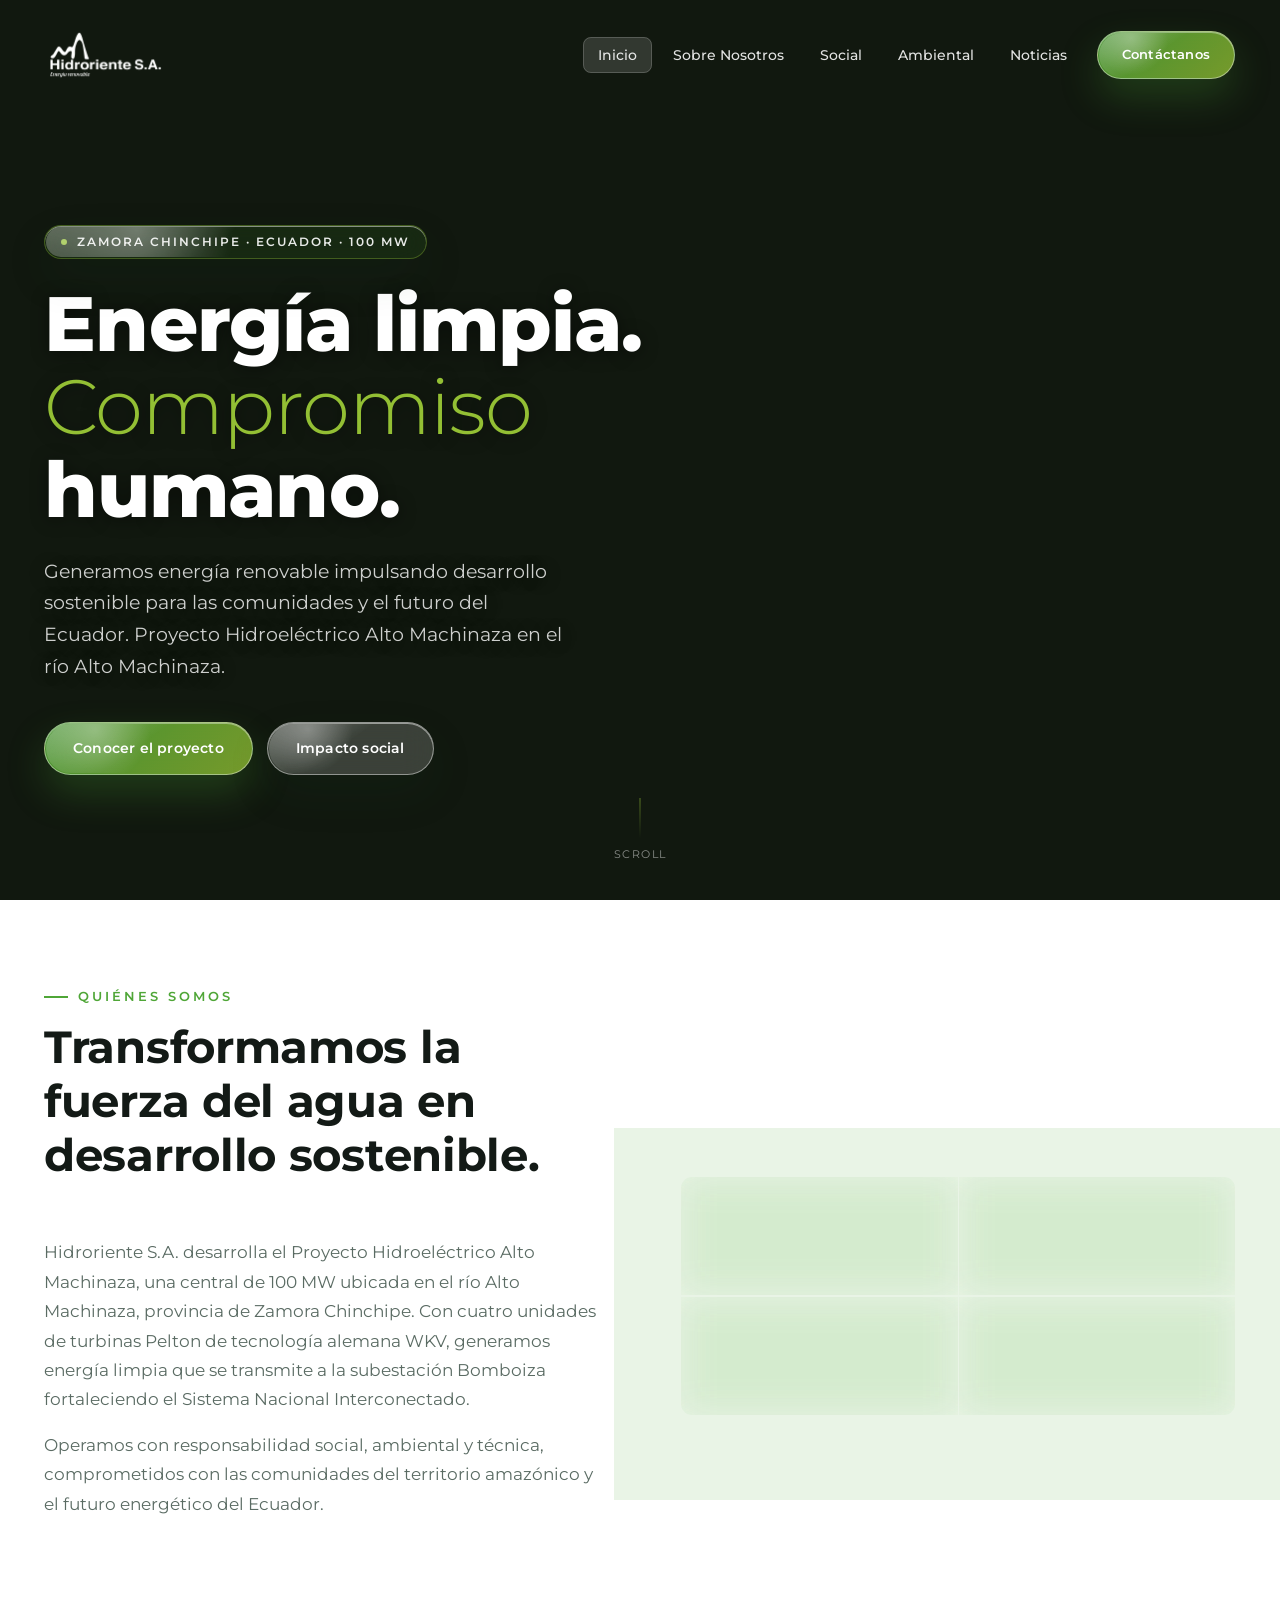
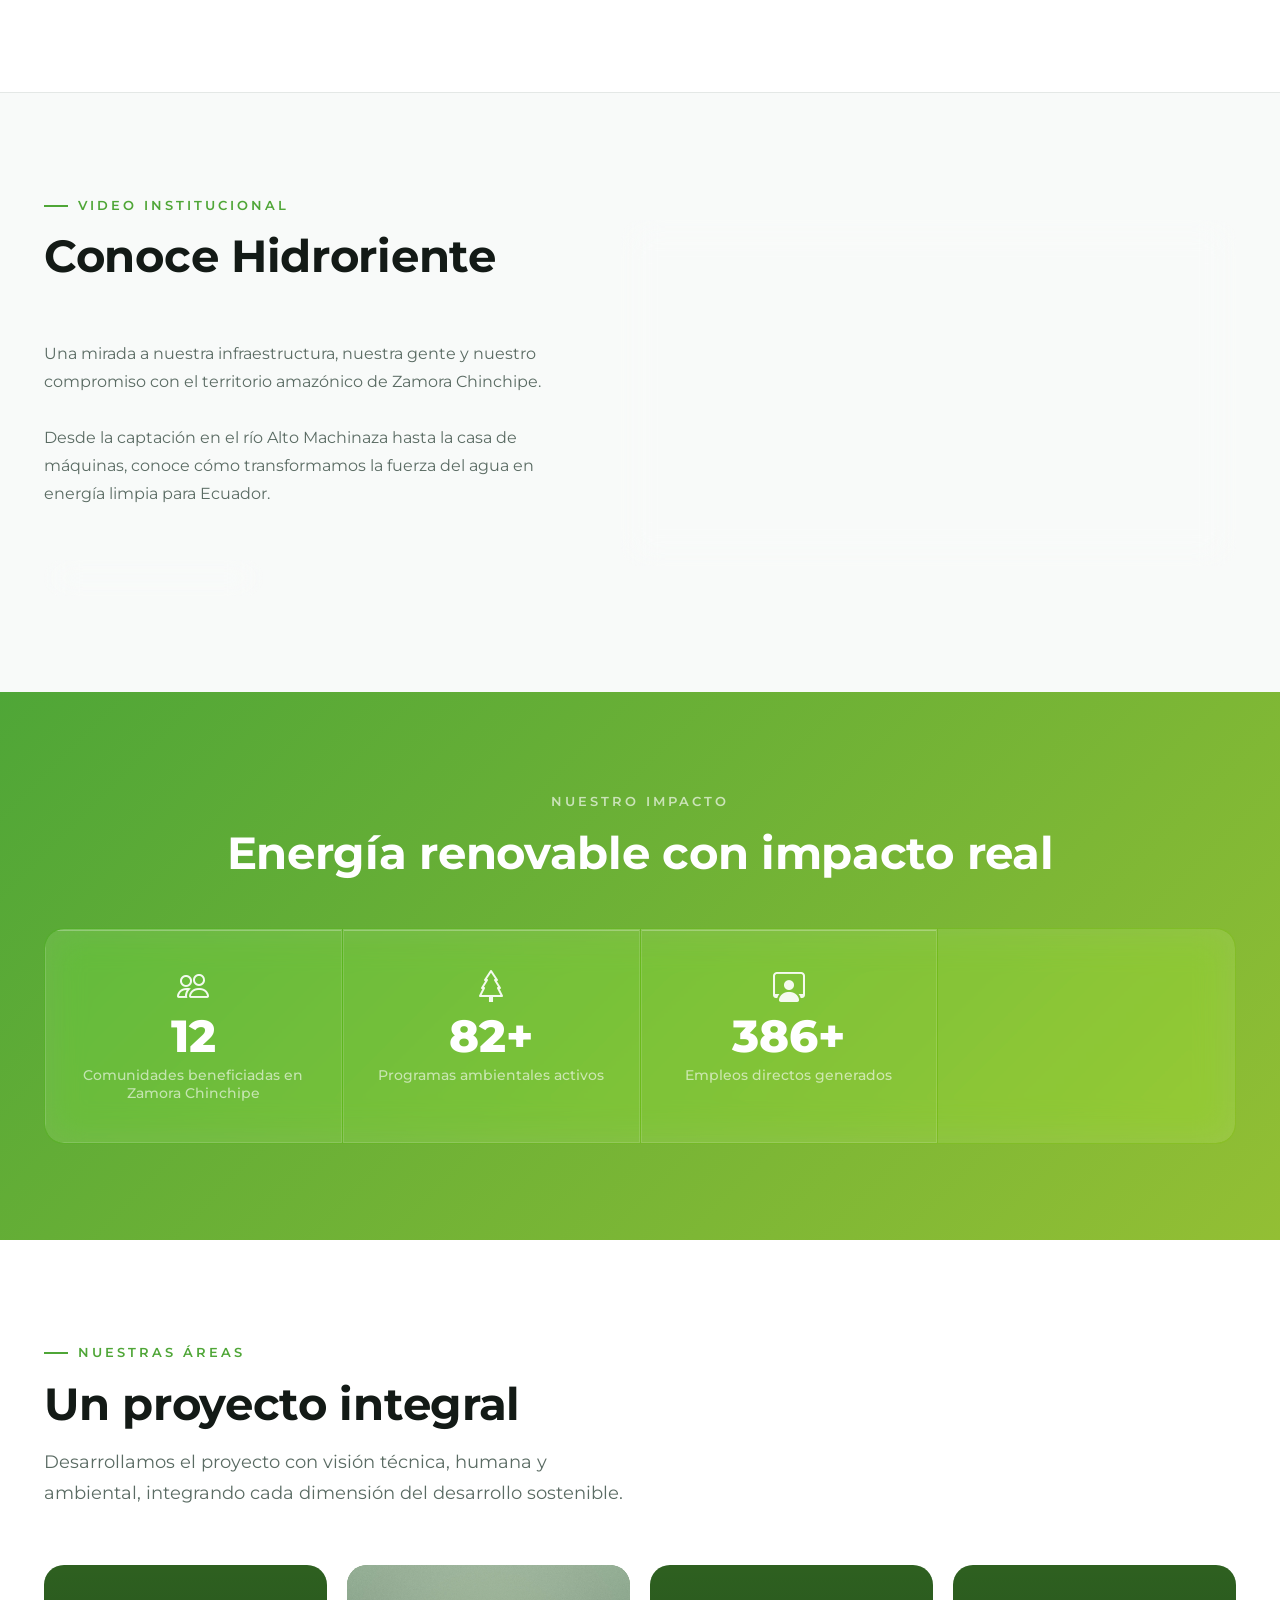
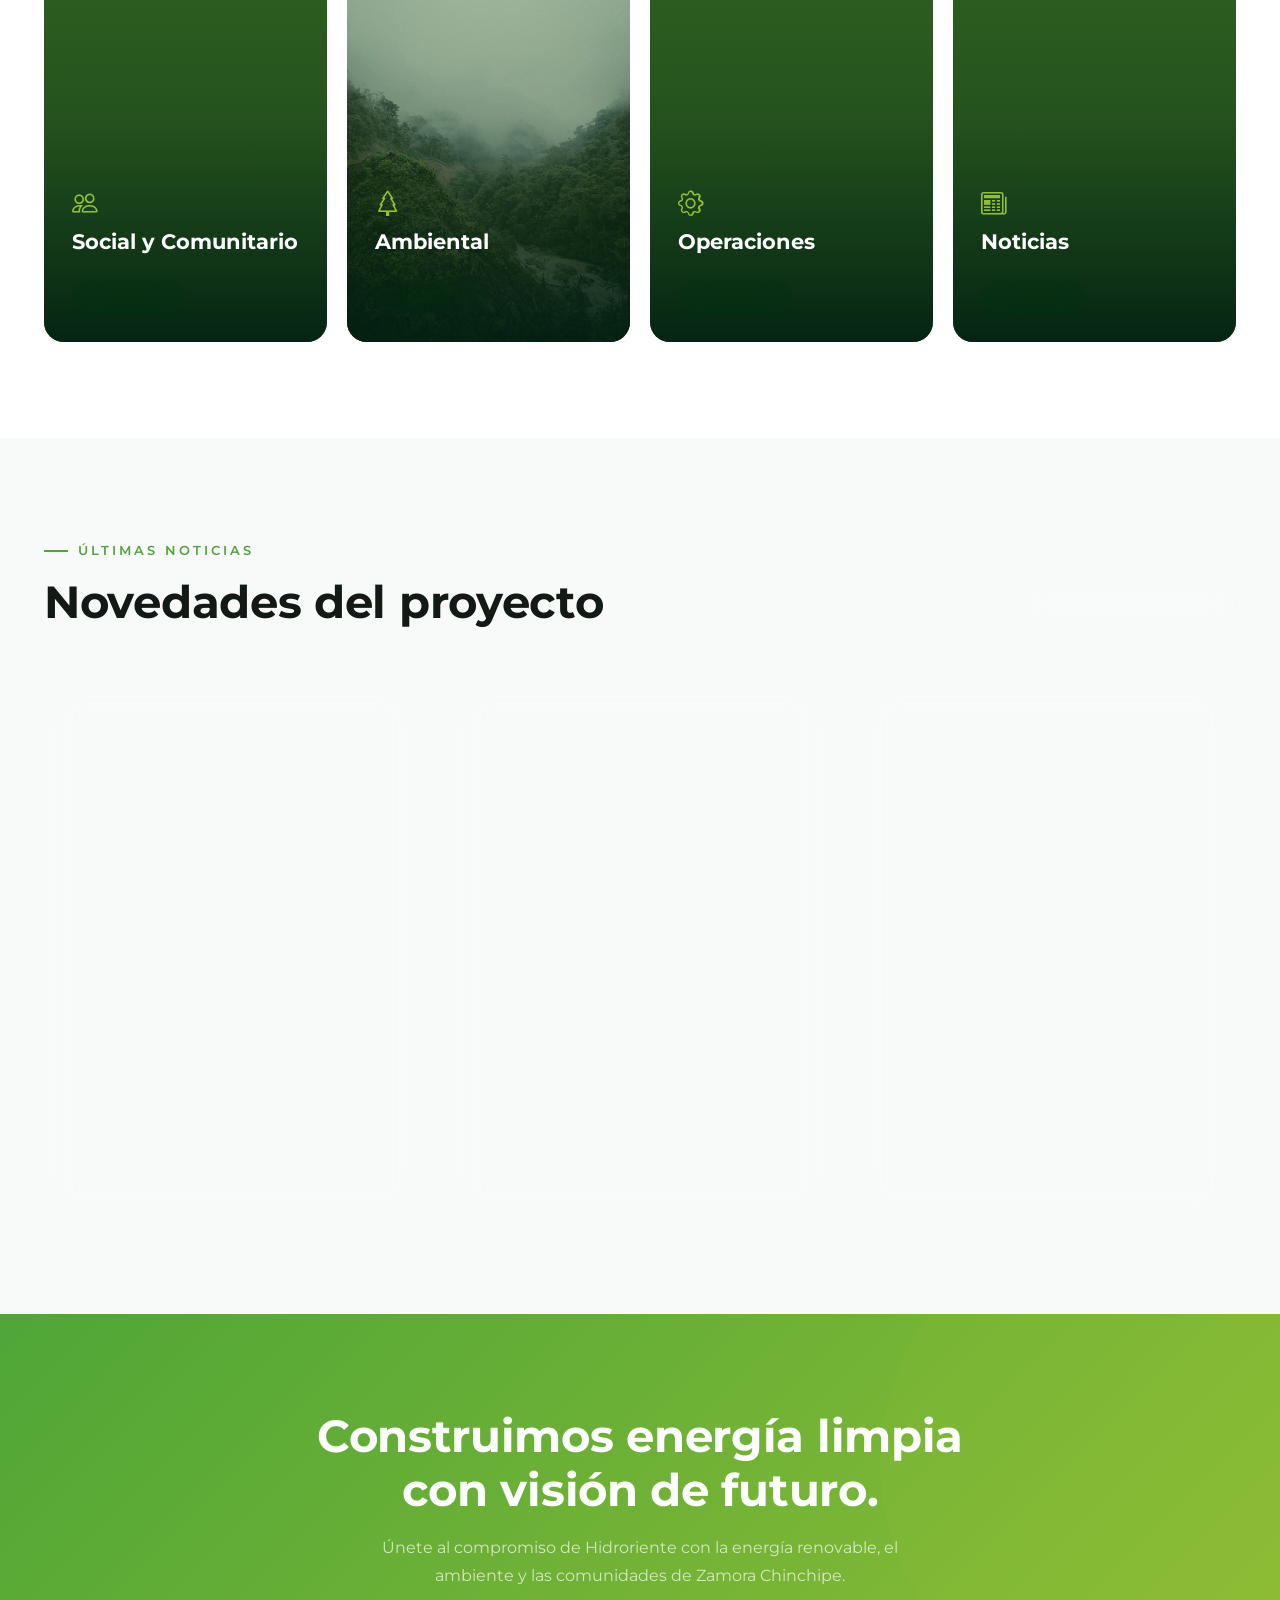
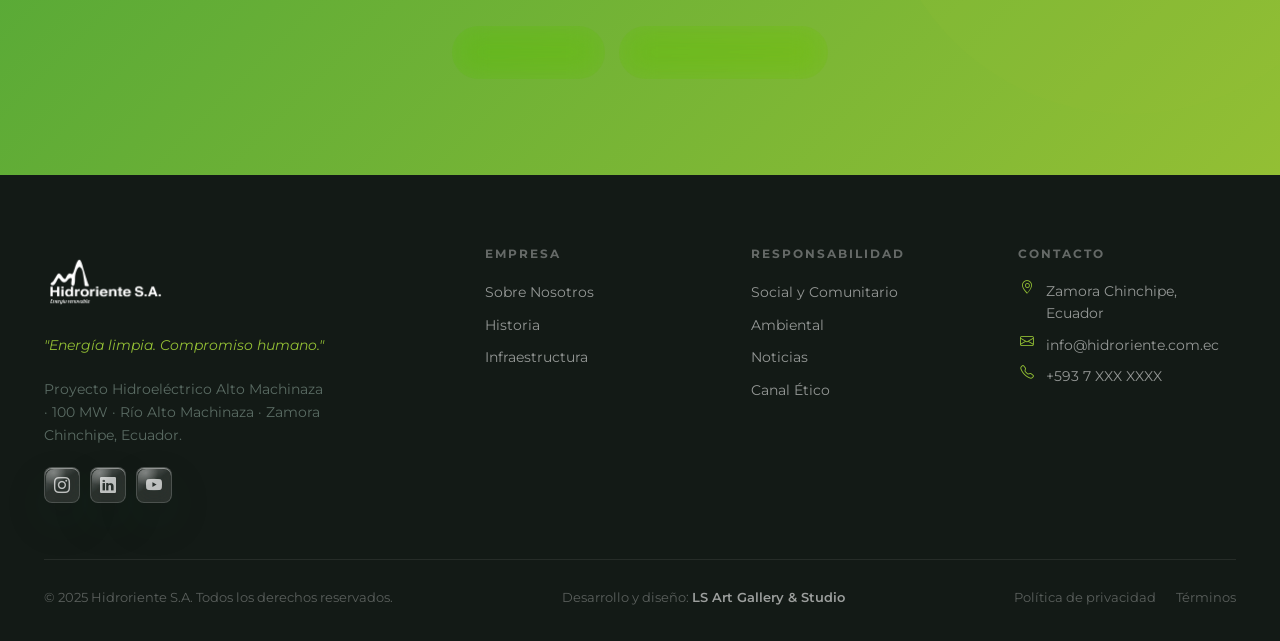
==== commit 8b7b5ed4: "redes" ====
--- a/hidroriente 2/index.html
+++ b/hidroriente 2/index.html
@@ -480,10 +480,9 @@
         <p class="footer-tagline">"Energía limpia. Compromiso humano."</p>
         <p class="footer-desc">Proyecto Hidroeléctrico Alto Machinaza · 100 MW · Río Alto Machinaza · Zamora Chinchipe, Ecuador.</p>
         <div class="footer-socials">
-          <a href="#" class="footer-social" title="Facebook">f</a>
-          <a href="#" class="footer-social" title="Instagram">ig</a>
-          <a href="#" class="footer-social" title="LinkedIn">in</a>
-          <a href="#" class="footer-social" title="YouTube"><i class="bi bi-youtube" aria-hidden="true"></i></a>
+          <a href="https://www.instagram.com/hidroriente/" class="footer-social" title="Instagram" aria-label="Instagram" target="_blank" rel="noopener"><i class="bi bi-instagram" aria-hidden="true"></i></a>
+          <a href="https://ec.linkedin.com/company/hidroriente" class="footer-social" title="LinkedIn" aria-label="LinkedIn" target="_blank" rel="noopener"><i class="bi bi-linkedin" aria-hidden="true"></i></a>
+          <a href="https://www.youtube.com/@hidroriente" class="footer-social" title="YouTube" aria-label="YouTube" target="_blank" rel="noopener"><i class="bi bi-youtube" aria-hidden="true"></i></a>
         </div>
       </div>
       <div class="footer-col">
--- a/hidroriente 2/css/style.css
+++ b/hidroriente 2/css/style.css
@@ -138,6 +138,25 @@
 .timeline-item::before{content:'';position:absolute;left:-54px;top:6px;width:12px;height:12px;border-radius:50%;background:var(--green);border:2px solid var(--white);box-shadow:0 0 0 3px var(--green-pale)}
 .timeline-year{font-family:var(--font-display);font-size:.8rem;font-weight:700;color:var(--green);letter-spacing:1px;margin-bottom:4px}
 .timeline-item h4{margin-bottom:6px}.timeline-item p{font-size:.88rem}
+.milestone-scroll{position:relative;min-height:500vh}
+.milestone-stage{position:sticky;top:0;min-height:100vh;display:flex;align-items:center;padding:108px 0 72px;overflow:hidden}
+.milestone-layout{display:grid;grid-template-columns:minmax(0,1.55fr) minmax(340px,.75fr);gap:48px;align-items:center}
+.milestone-media{position:relative;min-height:68vh;border-radius:var(--radius-lg);overflow:hidden;background:var(--gray-800);box-shadow:var(--shadow-lg);isolation:isolate}
+.milestone-image{position:absolute;inset:0;width:100%;height:100%;object-fit:cover;opacity:0;transform:scale(1.04);transition:opacity .7s ease,transform 1.4s cubic-bezier(.22,1,.36,1)}
+.milestone-image.active{opacity:1;transform:scale(1)}
+.milestone-image-overlay{position:absolute;inset:0;background:linear-gradient(to top,rgba(8,18,12,.72) 0%,rgba(8,18,12,.14) 48%,rgba(8,18,12,.04) 100%);z-index:1}
+.milestone-counter{position:absolute;top:24px;left:24px;z-index:2;display:flex;align-items:baseline;gap:4px;padding:10px 16px;border-radius:999px;background:rgba(255,255,255,.18);border:1px solid rgba(255,255,255,.28);color:var(--white);font-weight:800;backdrop-filter:blur(14px);-webkit-backdrop-filter:blur(14px)}
+.milestone-counter span:first-child{font-size:1.05rem}.milestone-counter span:last-child{font-size:.78rem;color:rgba(255,255,255,.68)}
+.milestone-caption{position:absolute;left:28px;right:28px;bottom:28px;z-index:2;max-width:560px;color:var(--white);font-size:2rem;line-height:1.15;font-weight:700;text-shadow:0 8px 24px rgba(0,0,0,.28)}
+.milestone-copy{align-self:stretch;display:flex;flex-direction:column;justify-content:center;padding:28px 0}
+.milestone-copy .section-header{margin-bottom:28px}.milestone-copy .section-header h2{max-width:360px}
+.milestone-tabs{display:flex;flex-wrap:wrap;gap:8px;margin-bottom:24px}
+.milestone-tab{min-height:38px;padding:9px 14px;border-radius:999px;border:1px solid rgba(79,166,55,.18);background:rgba(255,255,255,.64);color:var(--gray-600);font-size:.78rem;font-weight:700;transition:background var(--transition),color var(--transition),border-color var(--transition),transform var(--transition)}
+.milestone-tab:hover,.milestone-tab.active{background:var(--green);border-color:var(--green);color:var(--white);transform:translateY(-1px)}
+.milestone-panels{position:relative;min-height:310px}
+.milestone-panel{position:absolute;inset:0;padding:28px;border-radius:var(--radius-lg);background:linear-gradient(145deg,rgba(255,255,255,.86),rgba(255,255,255,.56));border:1px solid rgba(255,255,255,.68);box-shadow:var(--glass-shadow);opacity:0;transform:translateY(18px);pointer-events:none;transition:opacity .5s ease,transform .5s cubic-bezier(.22,1,.36,1)}
+.milestone-panel.active{opacity:1;transform:translateY(0);pointer-events:auto}
+.milestone-panel .timeline-year{margin-bottom:10px}.milestone-panel h3{font-size:1.75rem;margin-bottom:14px}.milestone-panel p{font-size:1rem}
 .accordion-item{border-bottom:1px solid var(--gray-200)}
 .accordion-trigger{width:100%;display:flex;align-items:center;justify-content:space-between;padding:20px 0;text-align:left;cursor:pointer;font-family:var(--font-body);font-size:1rem;font-weight:600;color:var(--gray-800);background:none;border:none;transition:color var(--transition)}.accordion-trigger:hover{color:var(--green)}
 .accordion-icon{width:24px;height:24px;border-radius:50%;background:var(--green-pale);display:flex;align-items:center;justify-content:center;font-size:12px;color:var(--green);flex-shrink:0;transition:transform var(--transition),background var(--transition)}
@@ -207,3 +226,6 @@
 .nav-mobile-close .bi{font-size:28px}
 @media(max-width:1024px){.intro-block-inner{grid-template-columns:1fr;gap:40px}.video-layout{grid-template-columns:1fr}.impact-grid{grid-template-columns:repeat(2,1fr)}.areas-grid{grid-template-columns:repeat(2,1fr)}.news-grid{grid-template-columns:repeat(2,1fr)}.footer-grid{grid-template-columns:1fr 1fr}.hero-stats{position:static;flex-wrap:wrap;margin-top:48px}}
 @media(max-width:768px){.section{padding:64px 0}.section--lg{padding:80px 0}.nav-links,.nav-cta{display:none}.nav-hamburger{display:flex}.hero h1{font-size:clamp(2rem,8vw,2.8rem)}.hero-sub{font-size:1rem}.hero-stats{display:none}.hero-scroll{display:none}.impact-grid{grid-template-columns:repeat(2,1fr)}.areas-grid{grid-template-columns:1fr}.news-grid{grid-template-columns:1fr}.gallery-grid{grid-template-columns:repeat(2,1fr)}.gallery-item--wide{grid-column:span 1}.footer-grid{grid-template-columns:1fr}.footer-desc{max-width:100%}.intro-numbers{grid-template-columns:1fr 1fr}.hero-inner{height:300px}}
+@media(max-width:1024px){.milestone-layout{grid-template-columns:minmax(0,1.15fr) minmax(300px,.85fr);gap:28px}.milestone-media{min-height:62vh}.milestone-caption{font-size:1.65rem}.milestone-panel h3{font-size:1.45rem}}
+@media(max-width:820px){.milestone-stage{padding:84px 0 28px}.milestone-layout{grid-template-columns:1fr;gap:20px}.milestone-media{min-height:42vh}.milestone-copy{padding:0}.milestone-copy .section-header{margin-bottom:16px}.milestone-copy .section-header h2{max-width:none}.milestone-tabs{flex-wrap:nowrap;overflow-x:auto;padding-bottom:4px}.milestone-tab{flex:0 0 auto}.milestone-panels{min-height:220px}.milestone-panel{padding:20px}.milestone-panel h3{font-size:1.25rem}.milestone-panel p{font-size:.92rem}.milestone-caption{left:20px;right:20px;bottom:20px;font-size:1.25rem}.milestone-counter{top:18px;left:18px}}
+@media(max-width:600px){.milestone-stage{padding:76px 0 20px}.milestone-media{min-height:32vh}.milestone-panels{min-height:205px}.milestone-panel{padding:18px}.milestone-panel h3{font-size:1.12rem;margin-bottom:10px}.milestone-panel p{font-size:.86rem;line-height:1.55}.milestone-caption{font-size:1rem}.milestone-tab{min-height:34px;padding:8px 12px}}
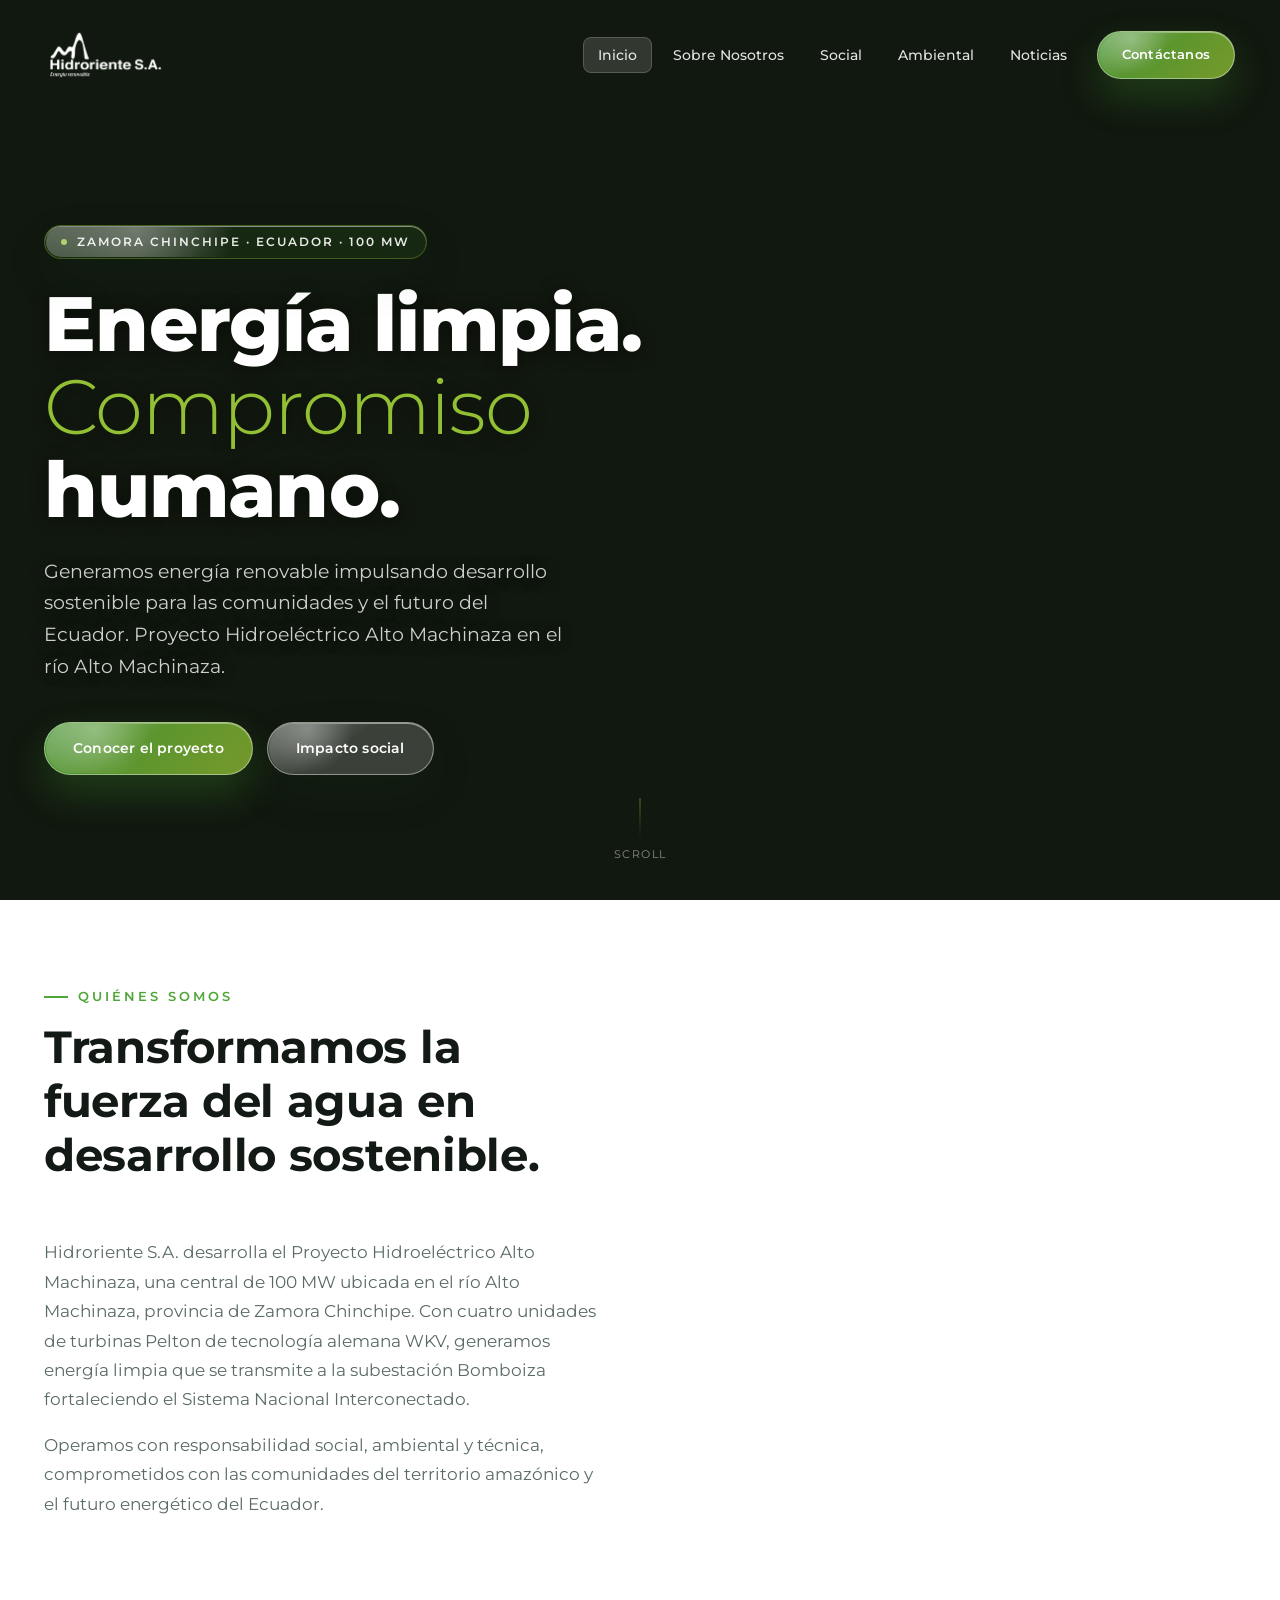
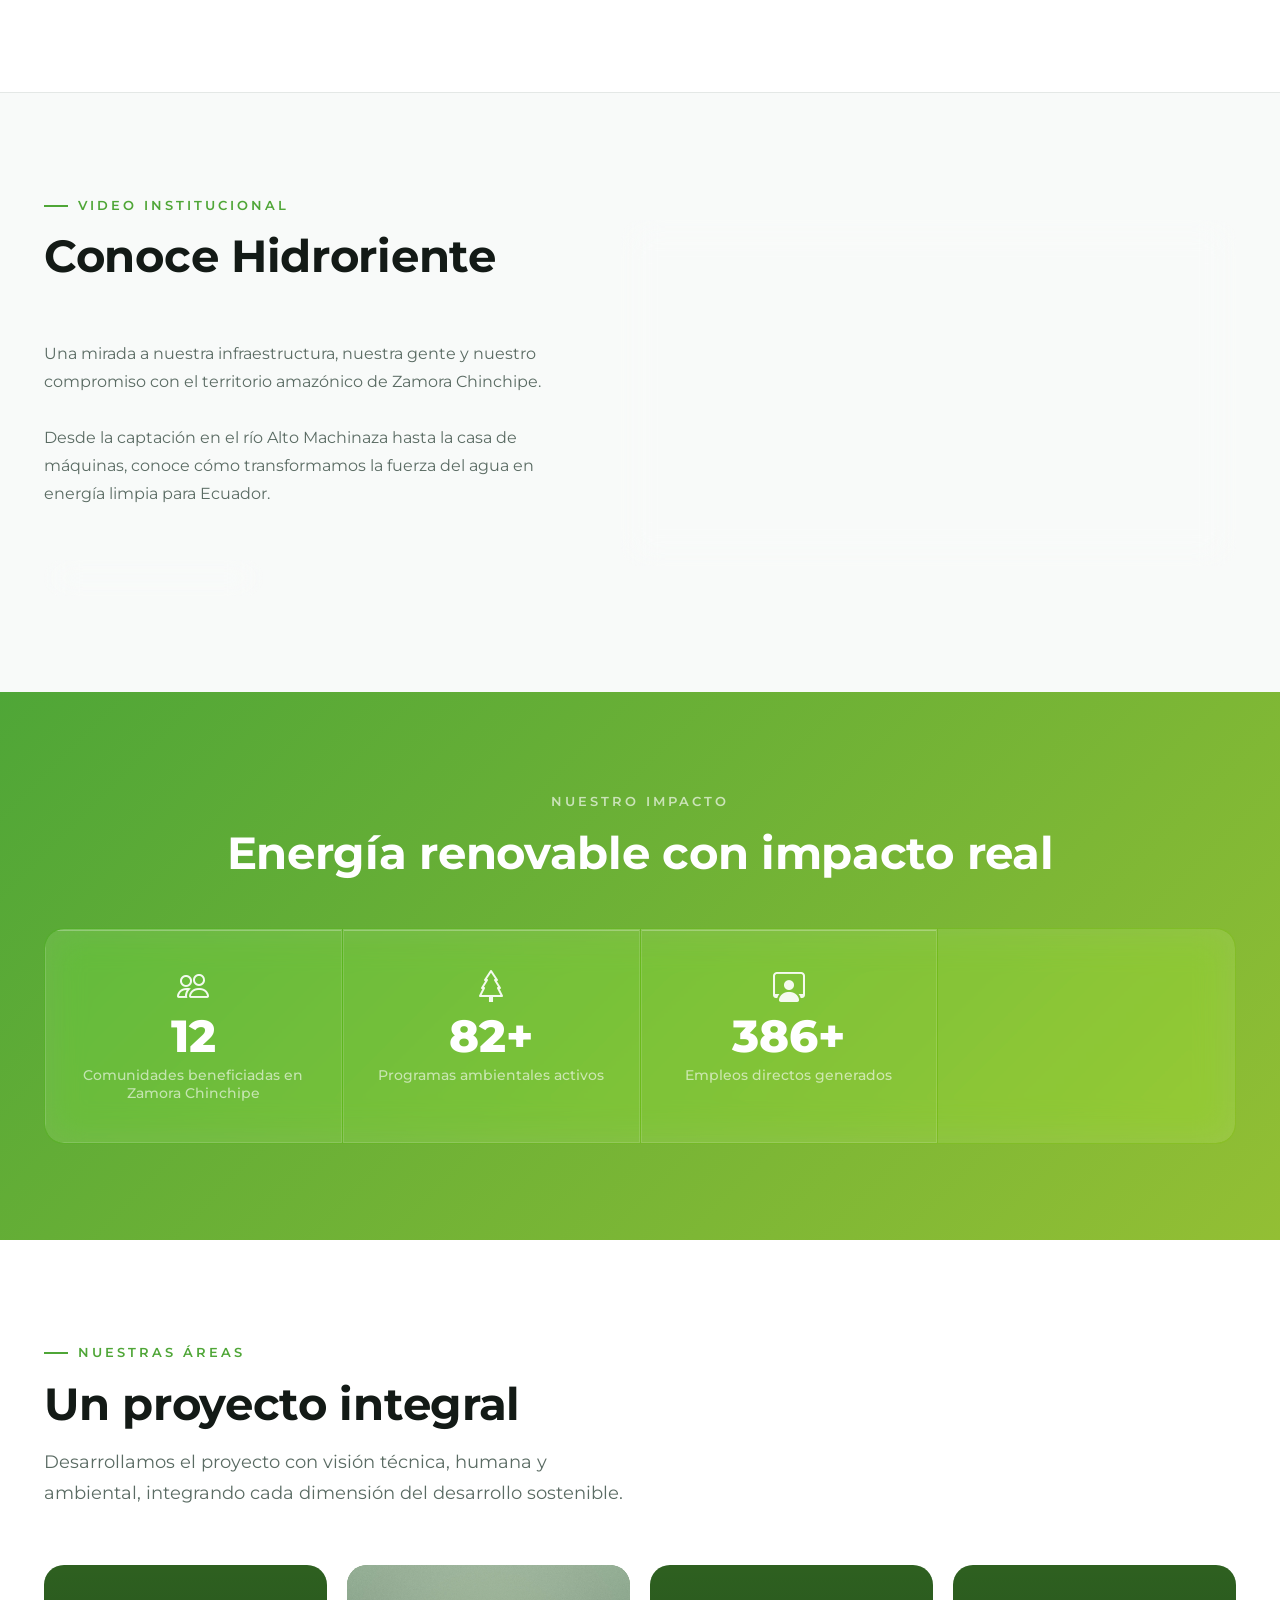
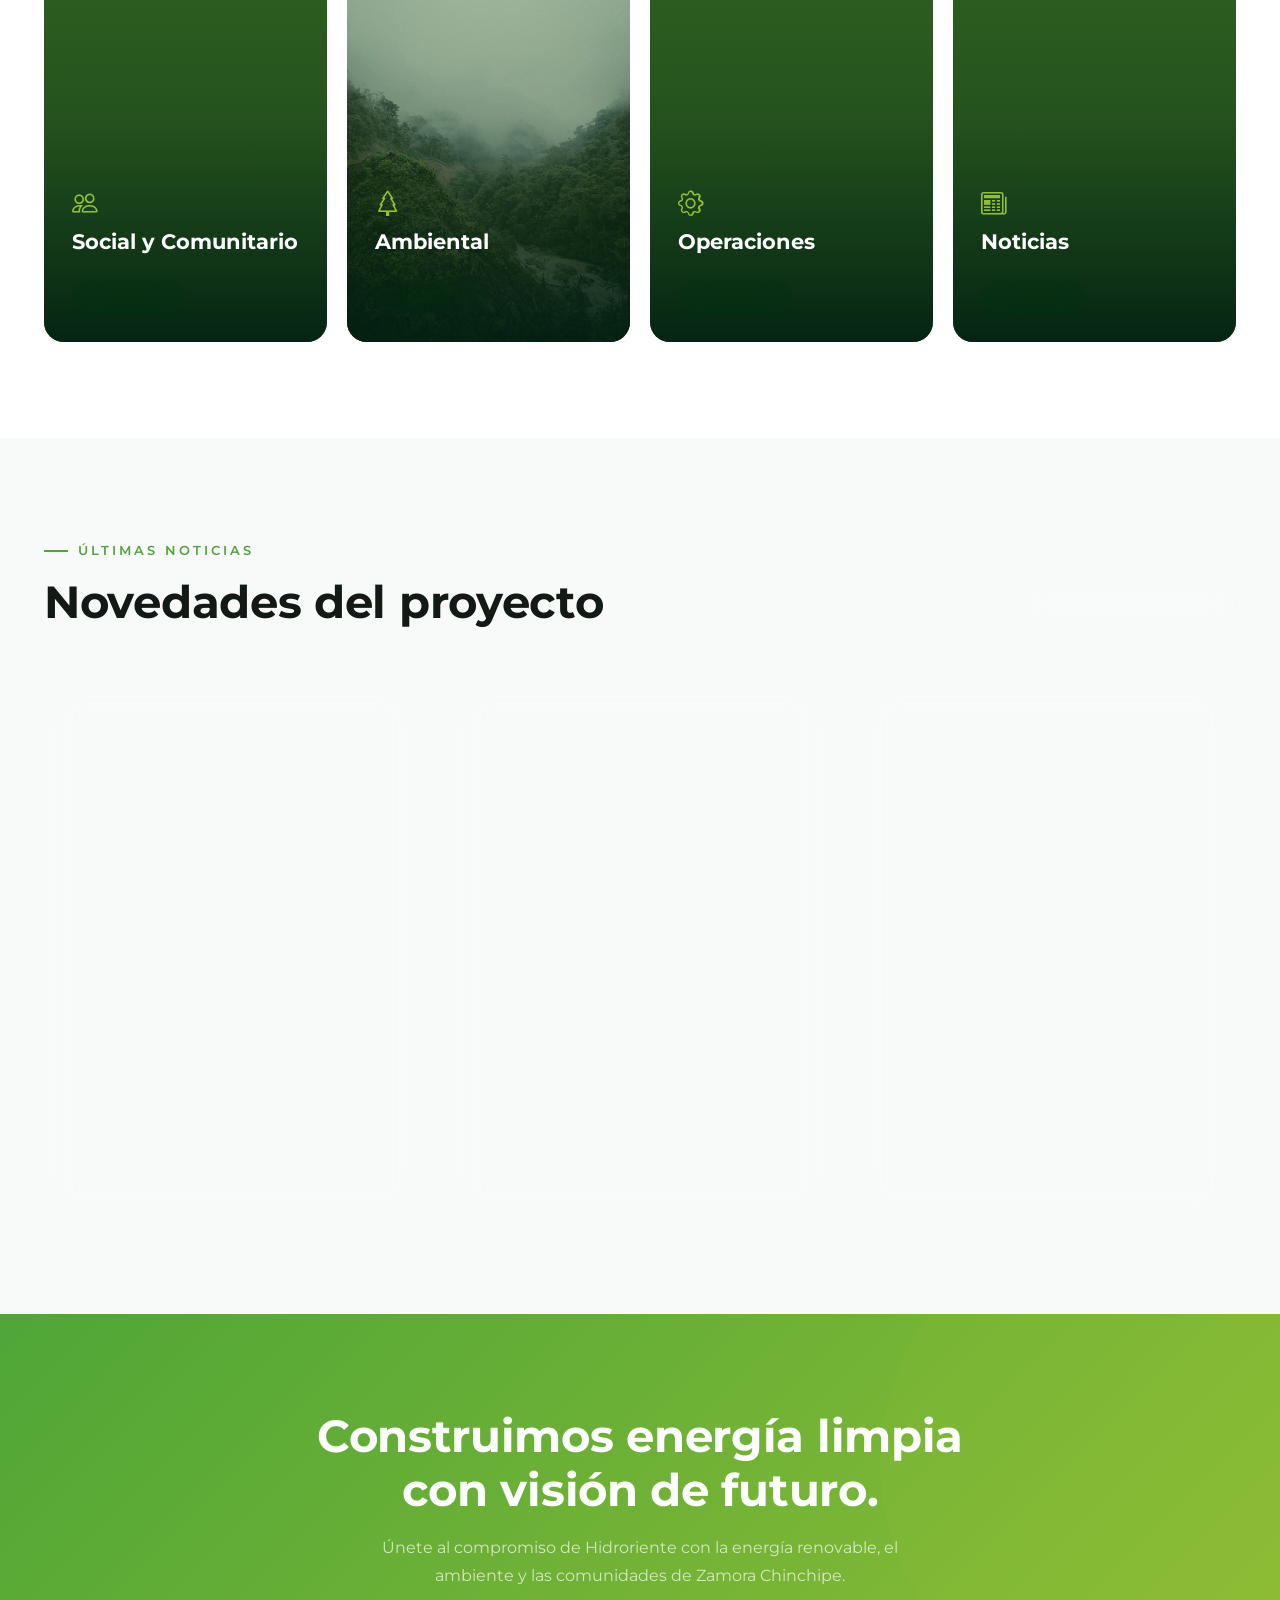
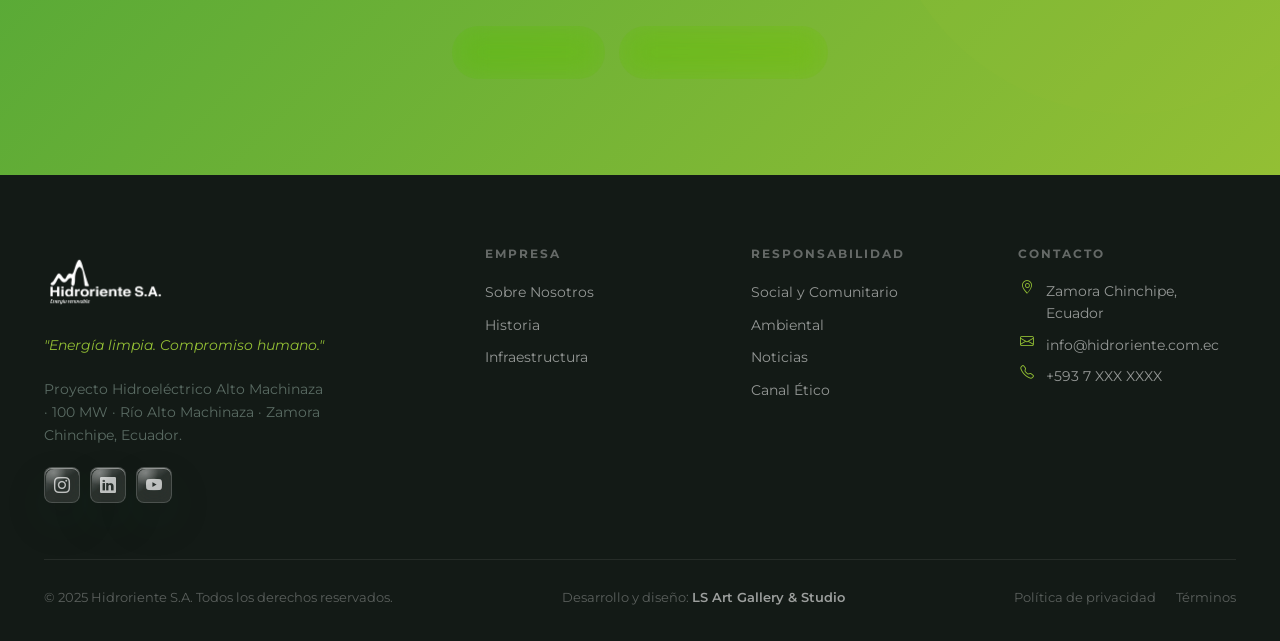
==== commit d26d61bf: "Mejora separación y bordes de indicadores principales" ====
--- a/hidroriente 2/index.html
+++ b/hidroriente 2/index.html
@@ -75,24 +75,33 @@
 
     /* Cuadros de datos: mismo lenguaje visual, fuera del hero */
     .intro-numbers {
-      gap: 1px;
-      overflow: hidden;
-      border: 1px solid rgba(79,166,55,0.16);
-      border-radius: 12px;
-      background: rgba(79,166,55,0.12);
-      box-shadow: 0 18px 44px rgba(47,107,43,0.12);
+      gap: 18px;
+      overflow: visible;
+      border: 0 !important;
+      border-radius: 0;
+      background: transparent;
+      box-shadow: none;
     }
     .intro-number {
-      border-left: 0;
-      border-radius: 0;
+      border: 1px solid rgba(79,166,55,0.18) !important;
+      border-radius: 18px;
       background: rgba(255,255,255,0.9);
       padding: 28px 24px;
       text-align: center;
+      box-shadow: 0 12px 30px rgba(47,107,43,0.10), inset 0 1px 0 rgba(255,255,255,0.75);
       transition: background 0.25s ease, transform 0.25s ease;
     }
     .intro-number:hover {
       background: #fff;
       transform: translateY(-2px);
+    }
+
+    @media (max-width: 768px) {
+      .intro-numbers { gap: 14px; }
+      .intro-number {
+        border-radius: 16px;
+        padding: 24px 18px;
+      }
     }
     .intro-number-val { color: #2e6020; }
     .intro-number-label {
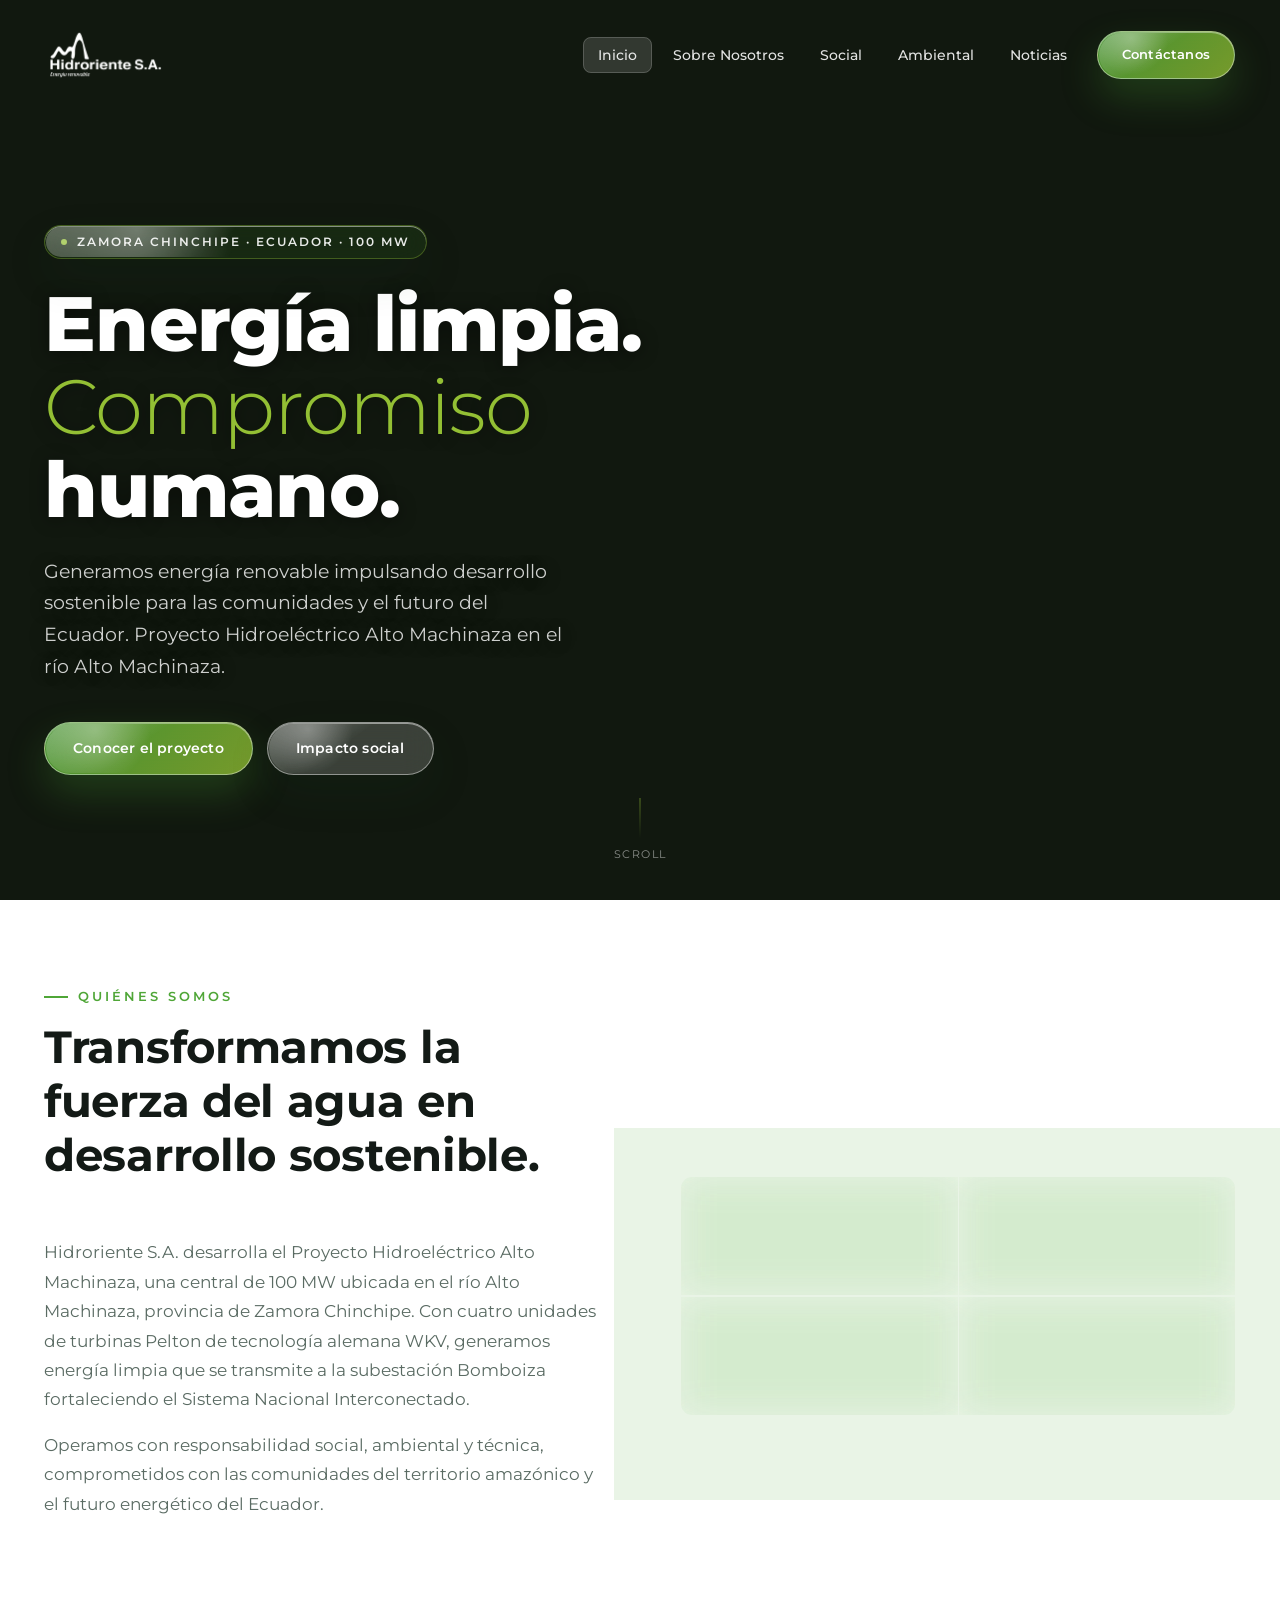
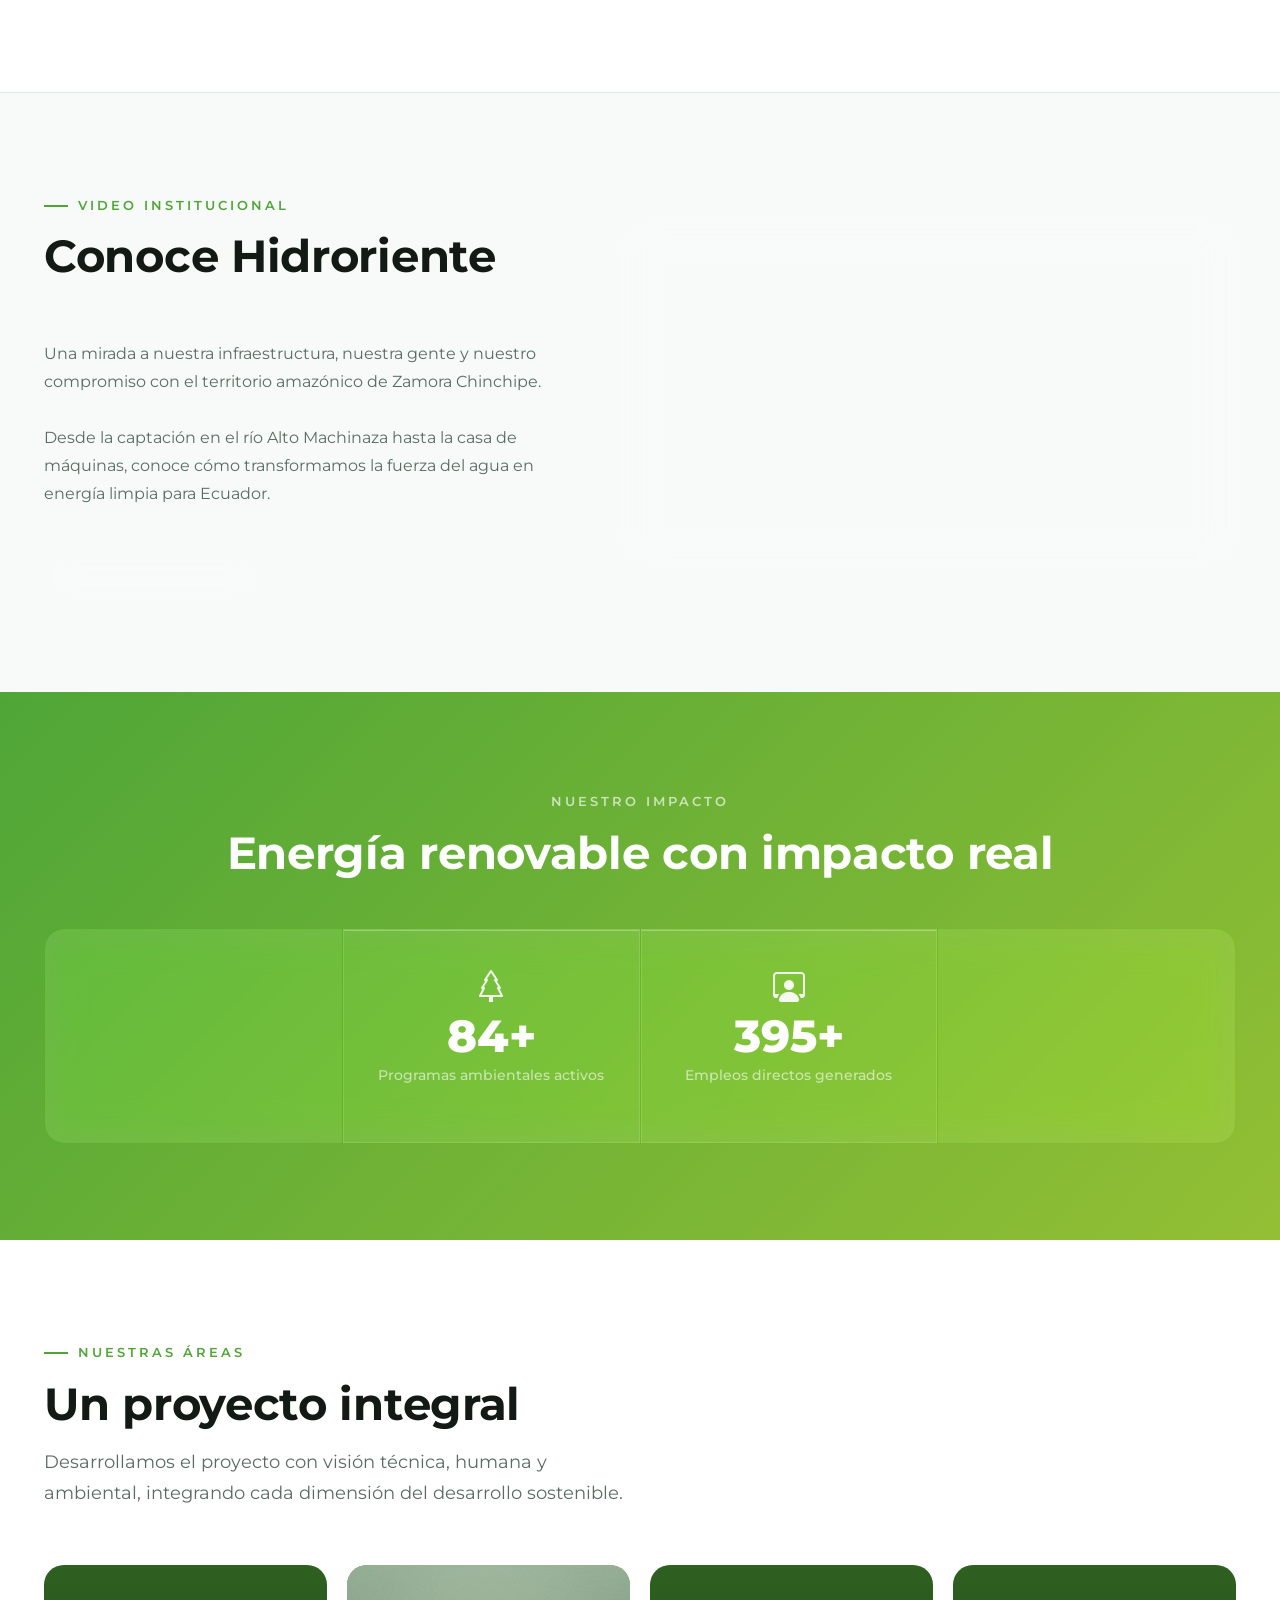
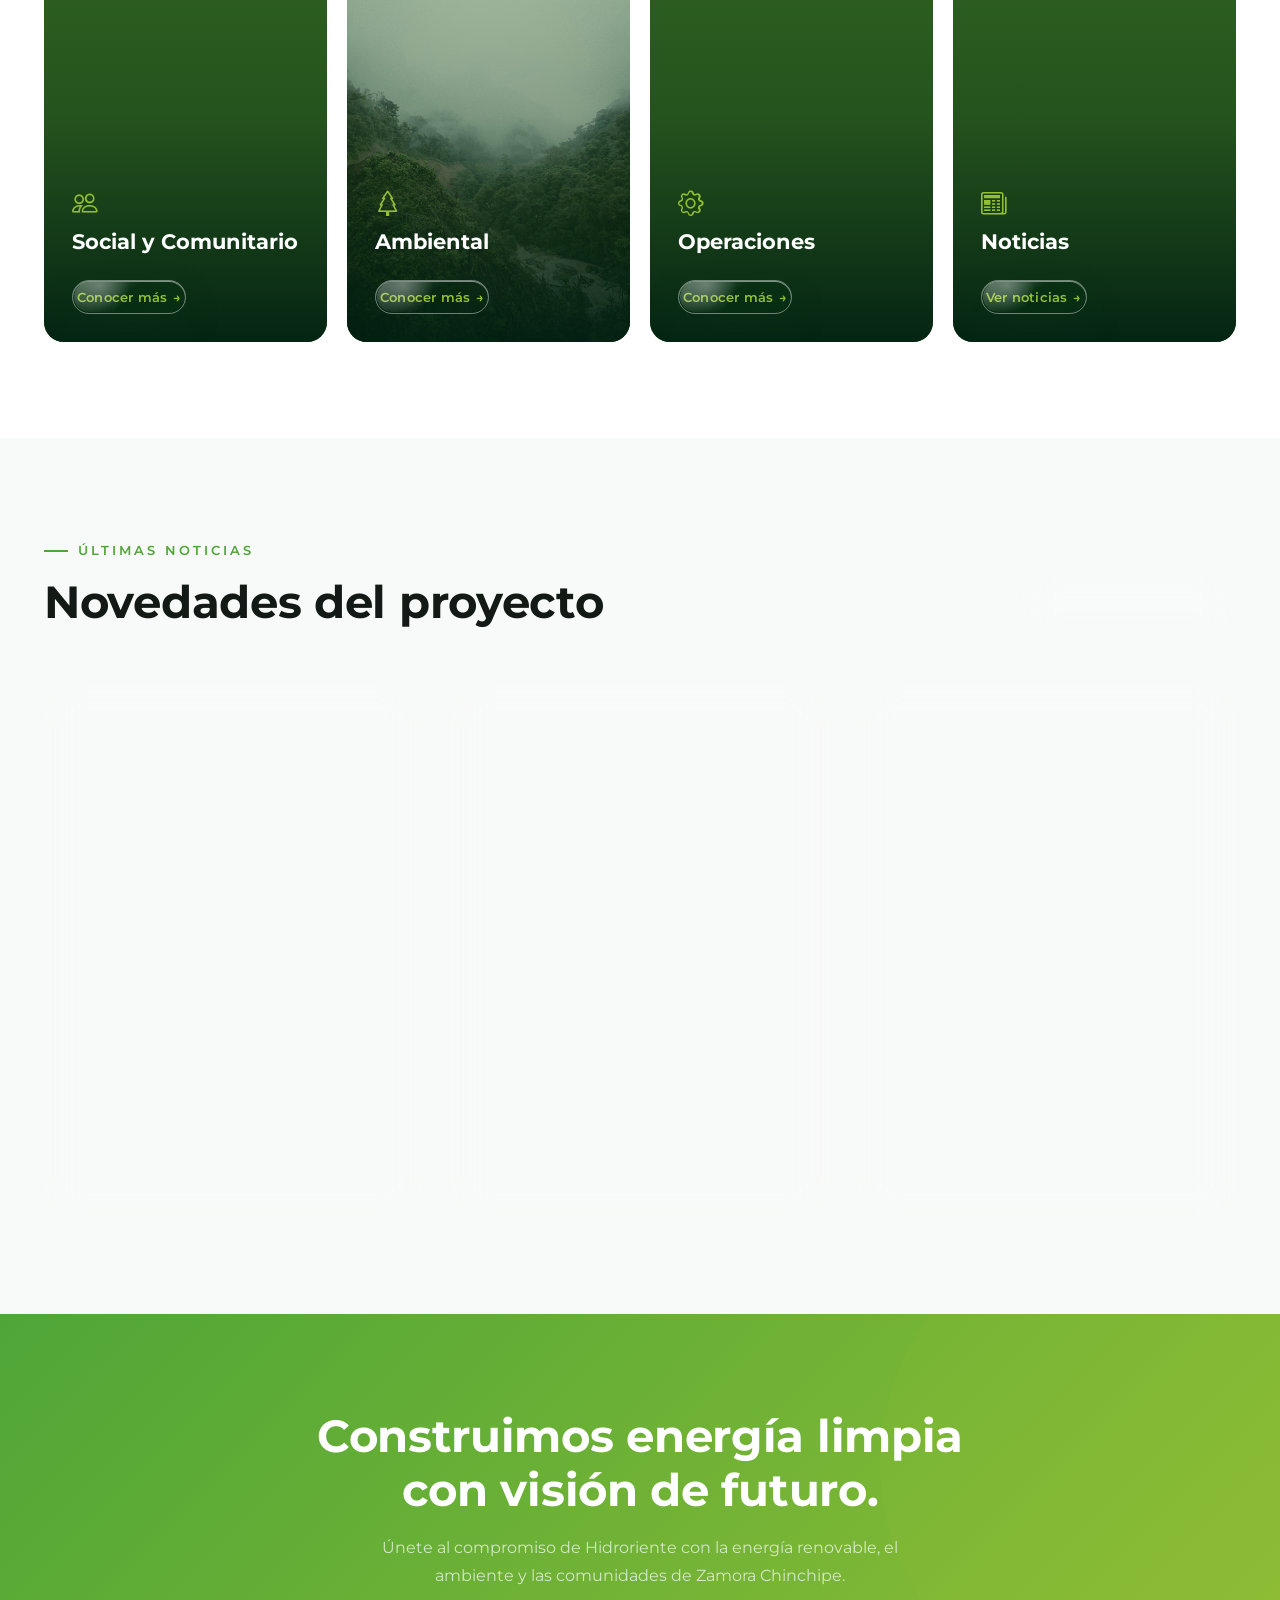
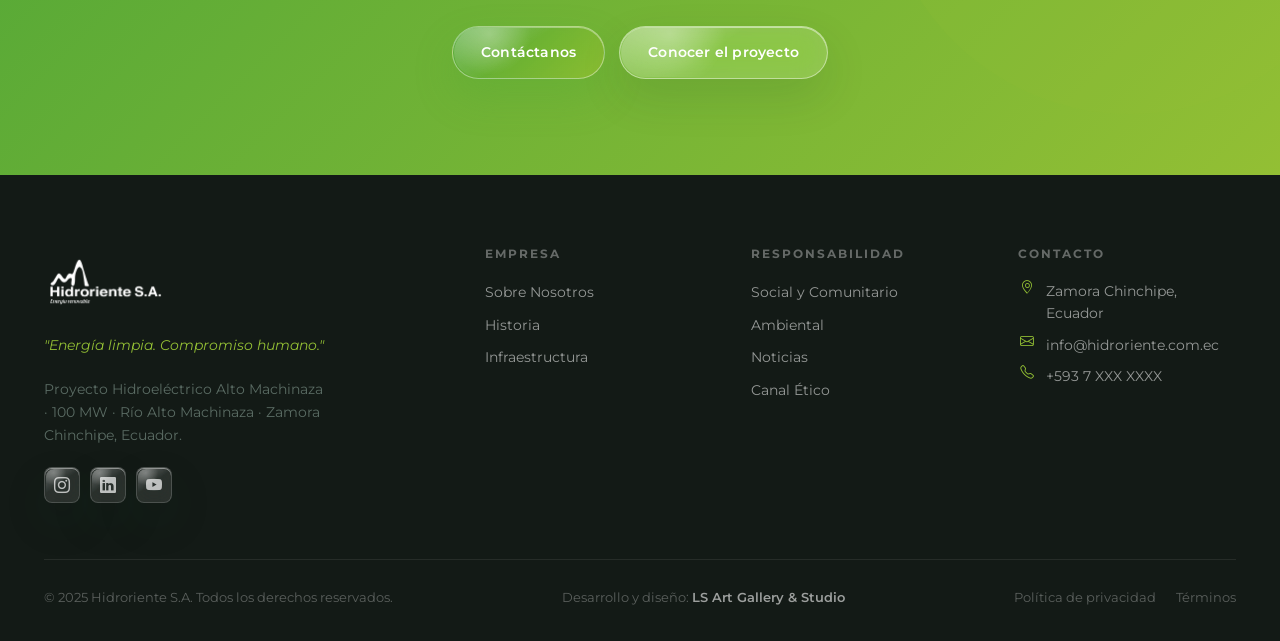
==== commit b0ebf633: "Mejora experiencia y contacto del sitio" ====
--- a/hidroriente 2/index.html
+++ b/hidroriente 2/index.html
@@ -4,6 +4,12 @@
   <meta charset="UTF-8">
   <meta name="viewport" content="width=device-width, initial-scale=1.0">
   <meta name="description" content="Hidroriente S.A. — Proyecto Hidroeléctrico Alto Machinaza, 100 MW de energía renovable en Zamora Chinchipe, Ecuador. Energía limpia. Compromiso humano.">
+  <meta name="theme-color" content="#2e6020">
+  <link rel="canonical" href="https://hidroriente-v1.vercel.app/">
+  <meta property="og:type" content="website">
+  <meta property="og:title" content="Hidroriente S.A. — Energía Limpia. Compromiso Humano.">
+  <meta property="og:description" content="Proyecto Hidroeléctrico Alto Machinaza: 100 MW de energía renovable para Ecuador.">
+  <meta property="og:image" content="https://hidroriente-v1.vercel.app/assets/images/hero-main.jpg">
   <title>Hidroriente S.A. — Energía Limpia. Compromiso Humano.</title>
   <link rel="icon" type="image/png" href="assets/icons/fabicon-hidroriente.png">
   <link rel="apple-touch-icon" href="assets/icons/fabicon-hidroriente.png">
@@ -75,33 +81,24 @@
 
     /* Cuadros de datos: mismo lenguaje visual, fuera del hero */
     .intro-numbers {
-      gap: 18px;
-      overflow: visible;
-      border: 0 !important;
+      gap: 1px;
+      overflow: hidden;
+      border: 1px solid rgba(79,166,55,0.16);
+      border-radius: 12px;
+      background: rgba(79,166,55,0.12);
+      box-shadow: 0 18px 44px rgba(47,107,43,0.12);
+    }
+    .intro-number {
+      border-left: 0;
       border-radius: 0;
-      background: transparent;
-      box-shadow: none;
-    }
-    .intro-number {
-      border: 1px solid rgba(79,166,55,0.18) !important;
-      border-radius: 18px;
       background: rgba(255,255,255,0.9);
       padding: 28px 24px;
       text-align: center;
-      box-shadow: 0 12px 30px rgba(47,107,43,0.10), inset 0 1px 0 rgba(255,255,255,0.75);
       transition: background 0.25s ease, transform 0.25s ease;
     }
     .intro-number:hover {
       background: #fff;
       transform: translateY(-2px);
-    }
-
-    @media (max-width: 768px) {
-      .intro-numbers { gap: 14px; }
-      .intro-number {
-        border-radius: 16px;
-        padding: 24px 18px;
-      }
     }
     .intro-number-val { color: #2e6020; }
     .intro-number-label {
@@ -310,7 +307,7 @@
         </div>
         <p>Una mirada a nuestra infraestructura, nuestra gente y nuestro compromiso con el territorio amazónico de Zamora Chinchipe.</p>
         <p>Desde la captación en el río Alto Machinaza hasta la casa de máquinas, conoce cómo transformamos la fuerza del agua en energía limpia para Ecuador.</p>
-        <a href="#" class="btn btn--ghost mt-24">Ver más sobre el proyecto</a>
+        <a href="pages/sobre-nosotros.html" class="btn btn--ghost mt-24">Ver más sobre el proyecto</a>
       </div>
       <div class="fade-up">
         <div class="video-placeholder" data-video-url="https://www.youtube.com/embed/TU_VIDEO_ID">
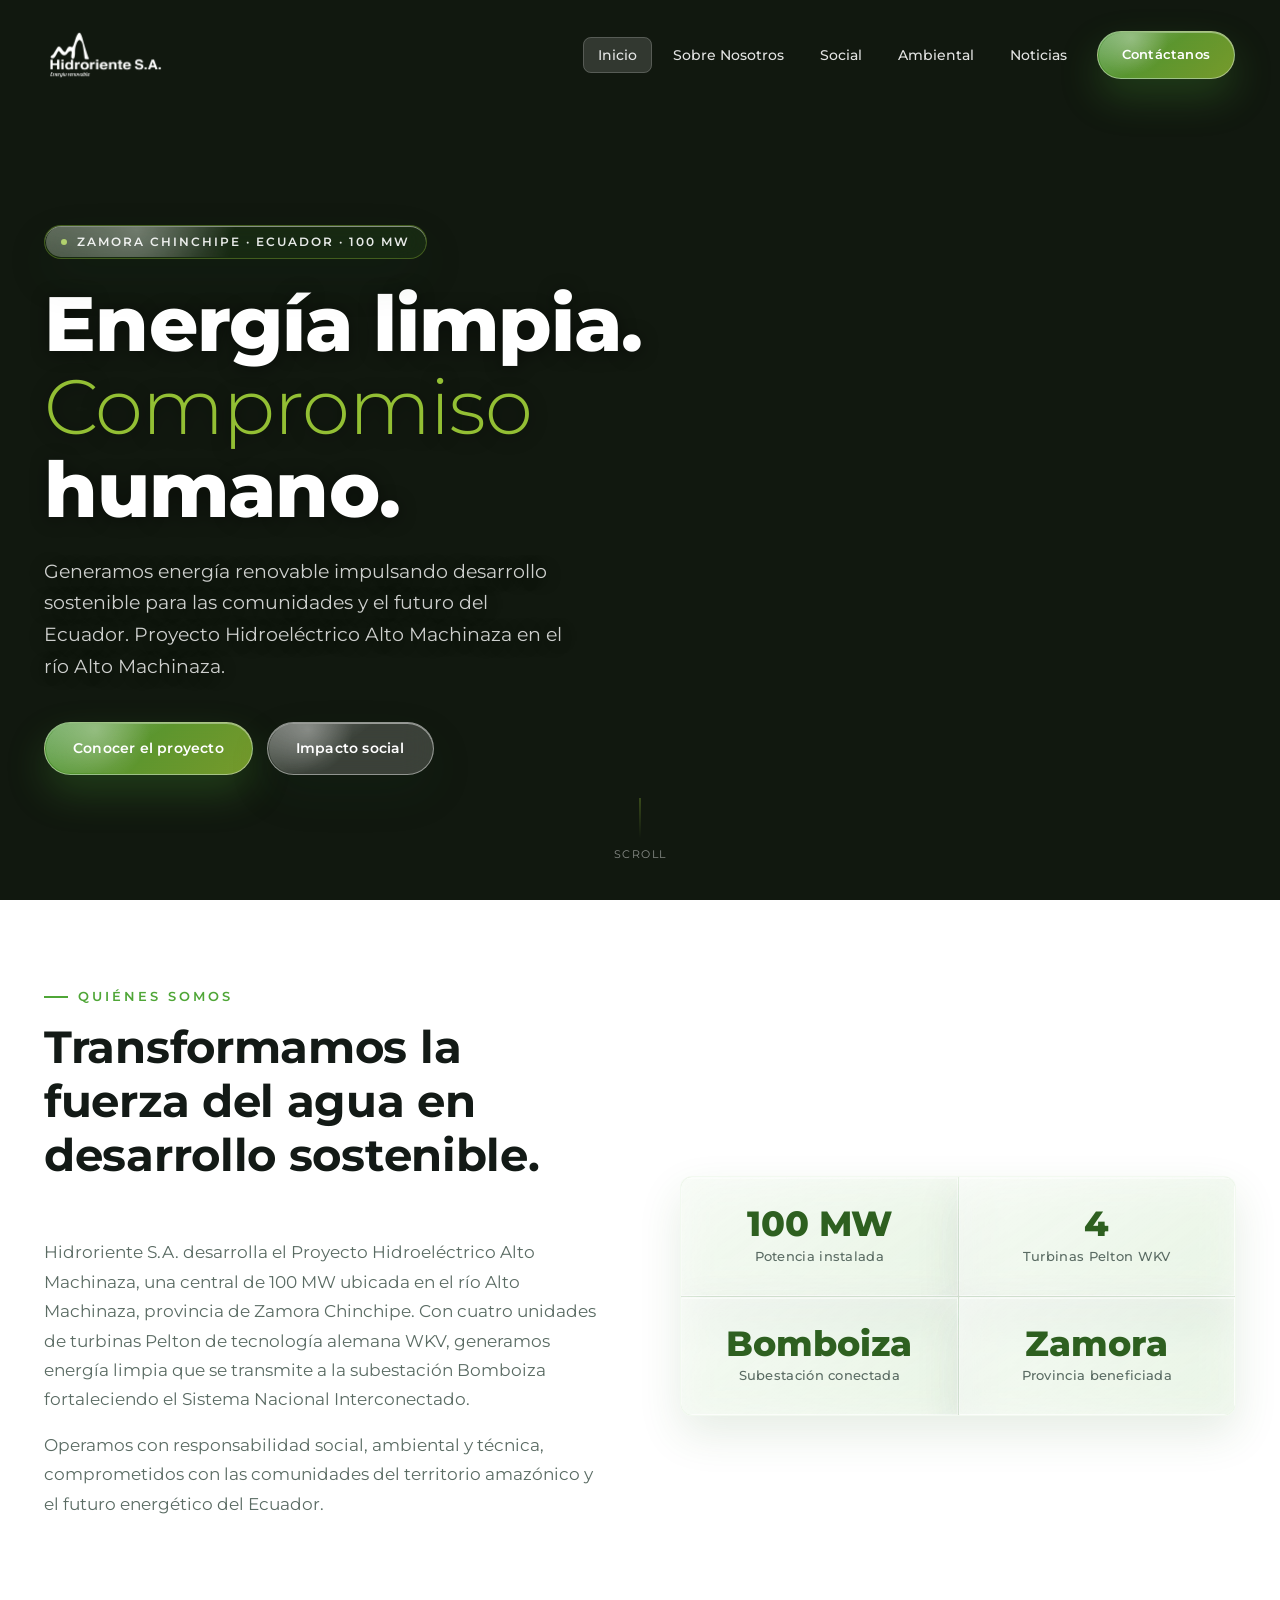
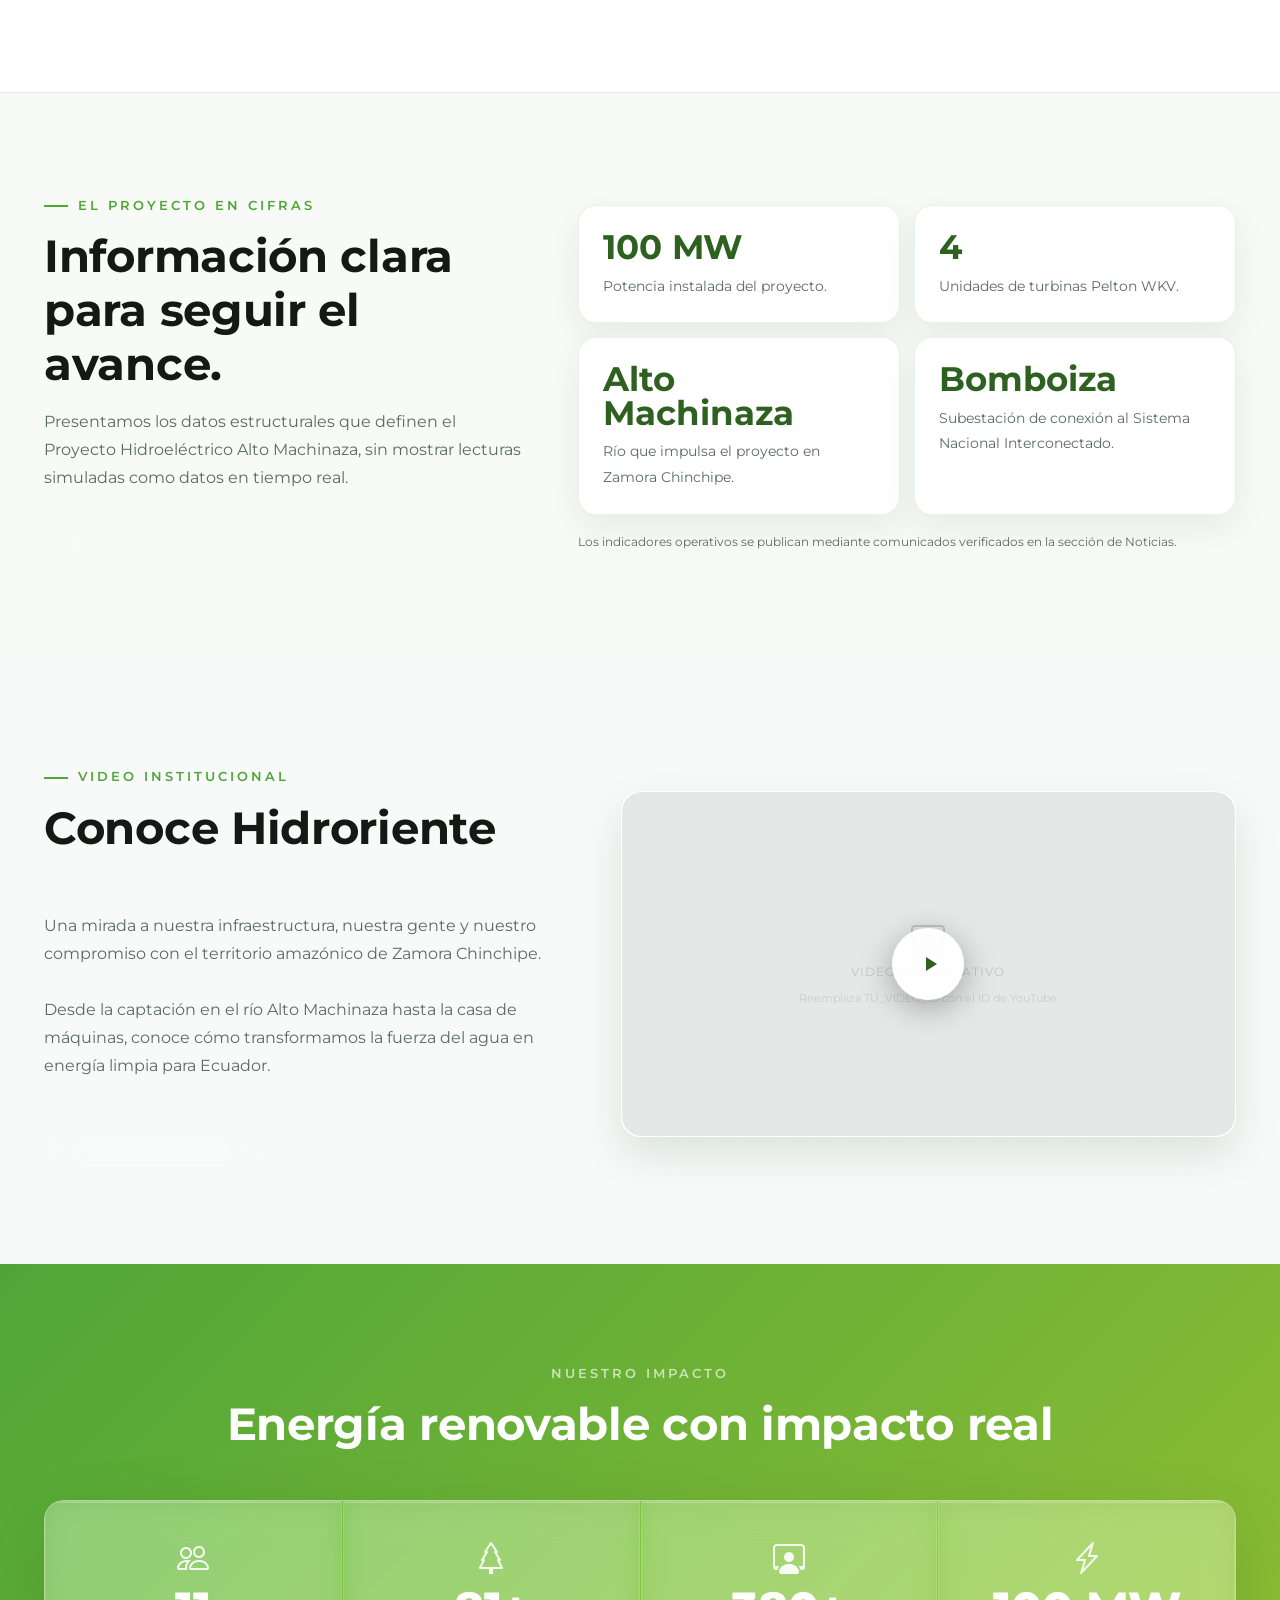
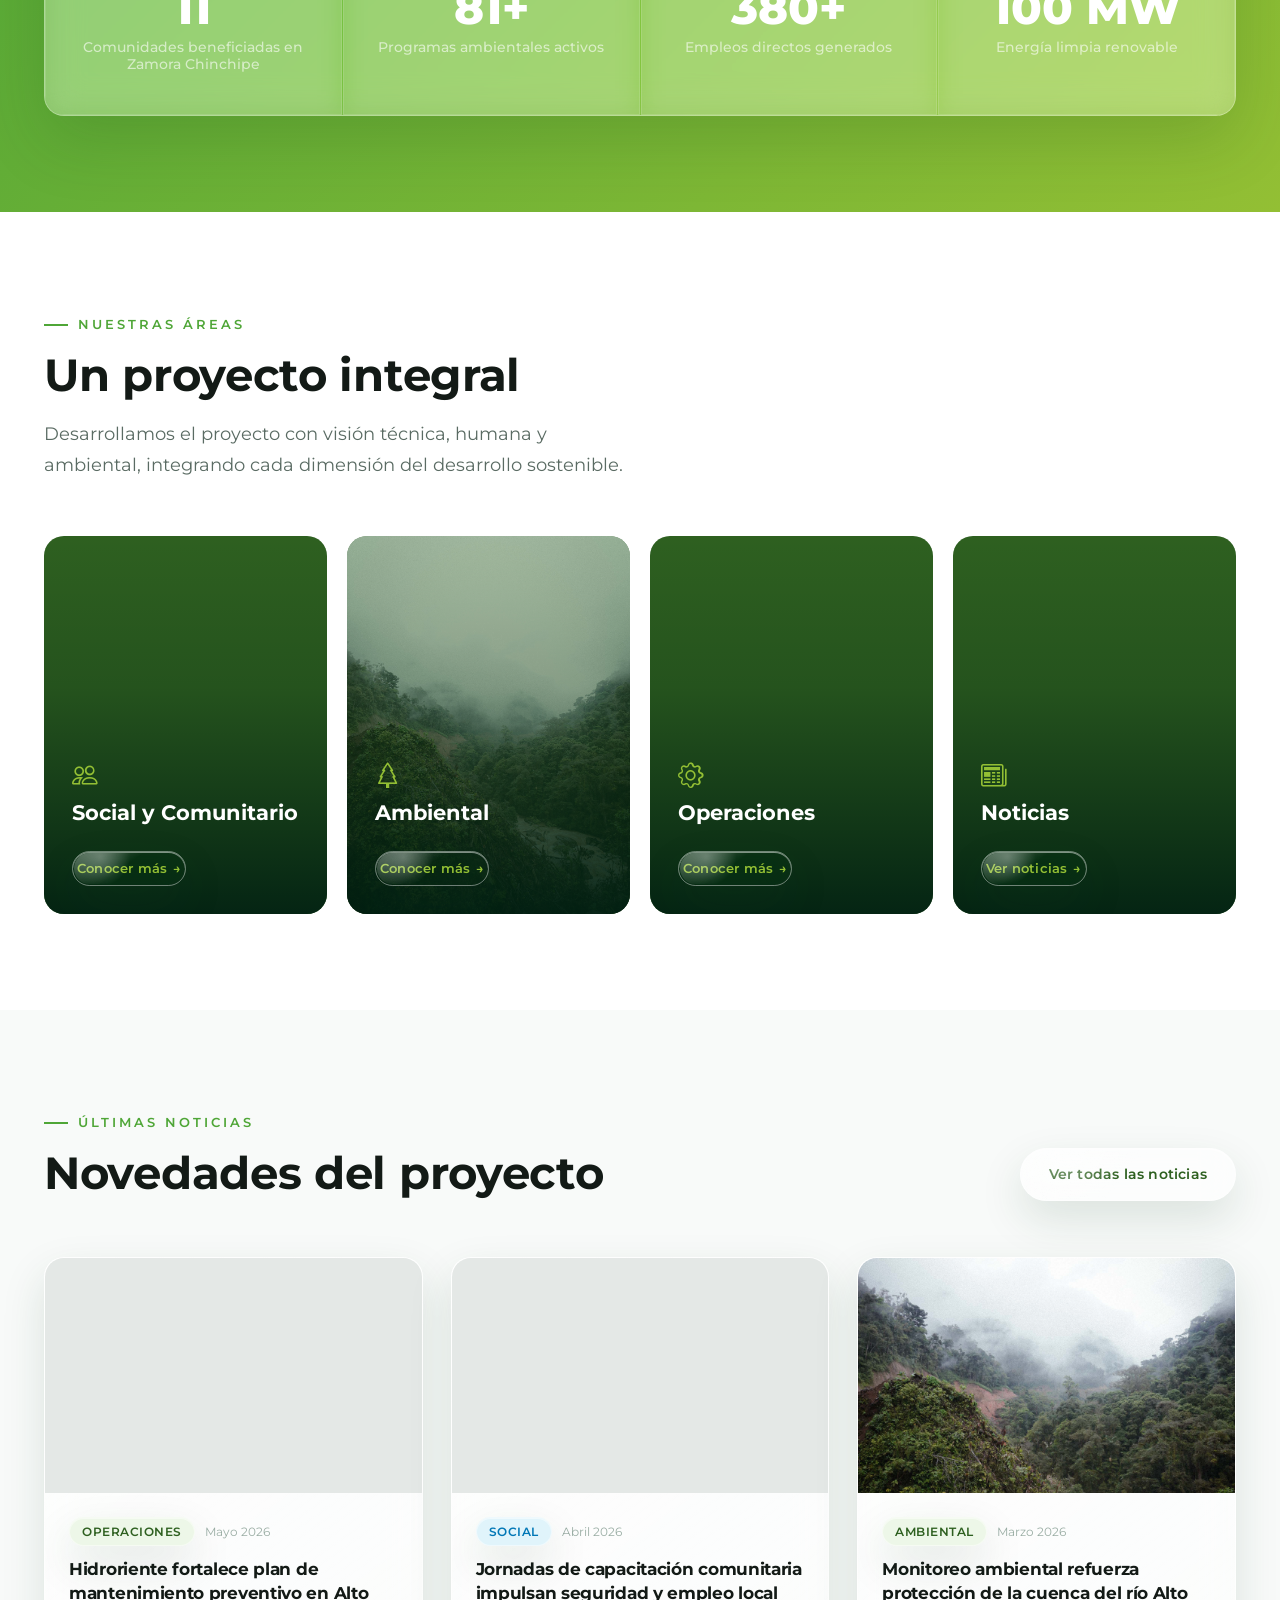
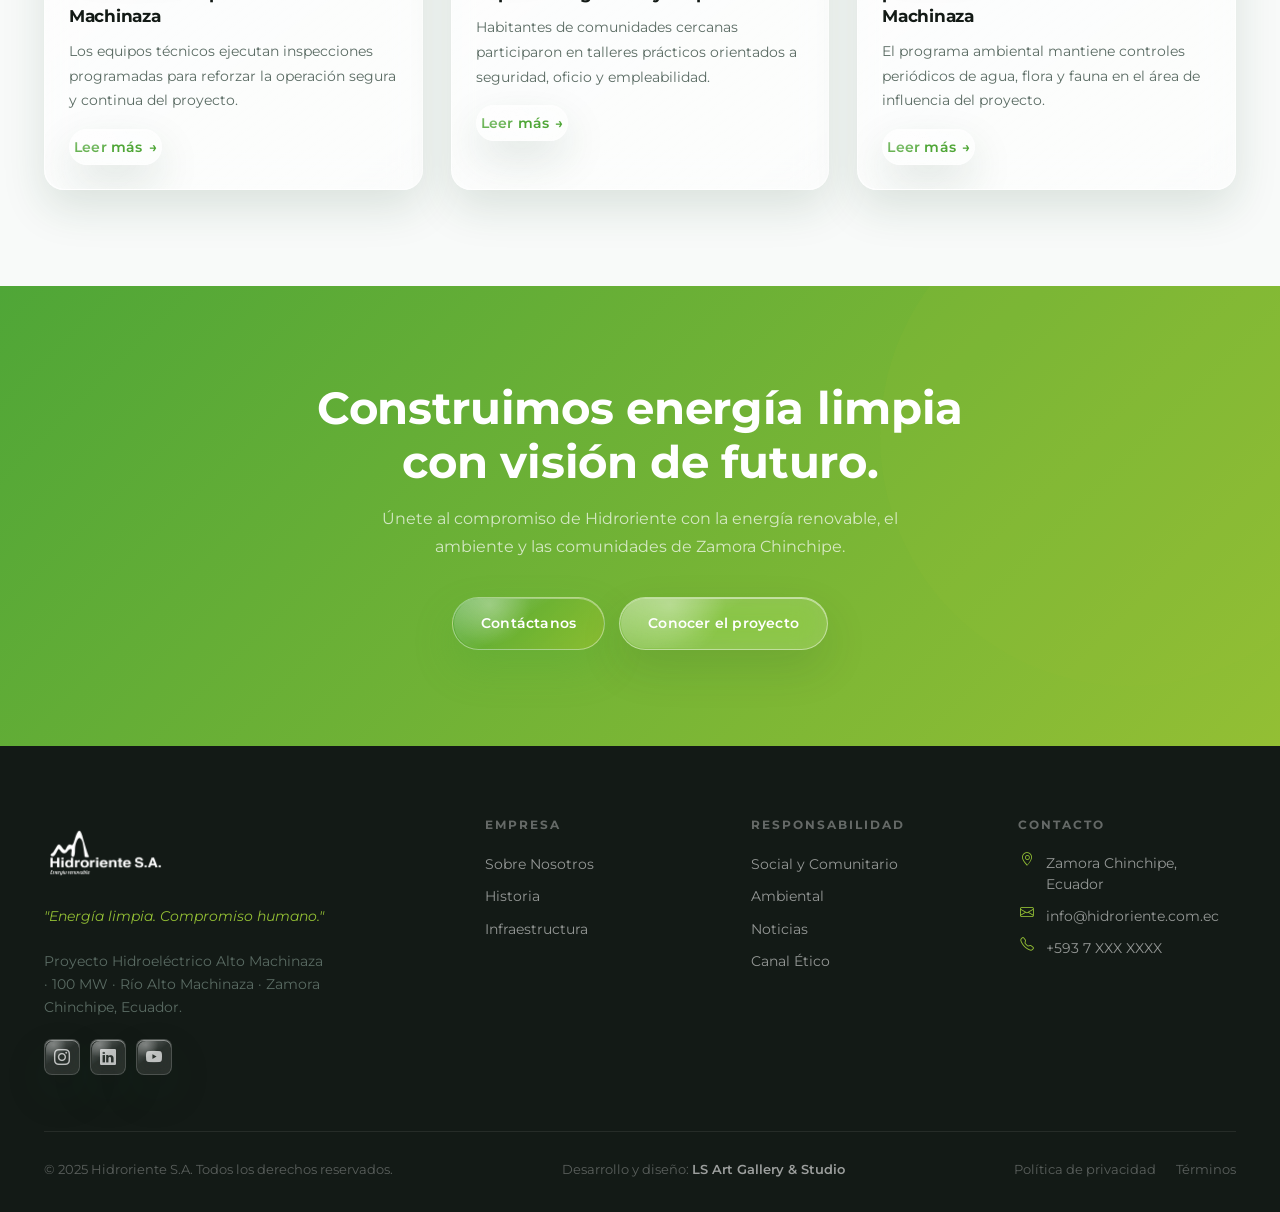
==== commit ab4c27cc: "Refuerza indicadores y accesibilidad del sitio" ====
--- a/hidroriente 2/index.html
+++ b/hidroriente 2/index.html
@@ -192,6 +192,18 @@
     .nav-logo-text { font-family: 'Montserrat', sans-serif; font-weight: 700; }
     .footer-logo-text { font-family: 'Montserrat', sans-serif; font-weight: 700; }
     .footer-tagline { font-style: italic; }
+
+    .project-pulse { background: #f7faf6; }
+    .project-pulse__layout { display: grid; grid-template-columns: minmax(0, .85fr) minmax(0, 1.15fr); gap: 48px; align-items: center; }
+    .project-pulse__intro { max-width: 480px; }
+    .project-pulse__intro p { margin-top: 16px; }
+    .project-pulse__grid { display: grid; grid-template-columns: repeat(2, 1fr); gap: 14px; }
+    .project-pulse__item { padding: 24px; border-radius: 18px; background: #fff; border: 1px solid rgba(79,166,55,.13); box-shadow: 0 12px 32px rgba(28,77,35,.08); }
+    .project-pulse__item strong { display: block; color: #2e6020; font-size: clamp(1.45rem, 3vw, 2.1rem); line-height: 1; margin-bottom: 9px; }
+    .project-pulse__item span { color: #5a6b63; font-size: .85rem; line-height: 1.4; }
+    .project-pulse__note { grid-column: 1 / -1; margin: 2px 0 0; color: #5a6b63; font-size: .78rem; }
+    @media (max-width: 800px) { .project-pulse__layout { grid-template-columns: 1fr; gap: 30px; } }
+    @media (max-width: 480px) { .project-pulse__grid { grid-template-columns: 1fr; } }
   </style>
 </head>
 <body>
@@ -296,6 +308,27 @@
   </div>
 </section>
 
+<!-- ══ INDICADORES DEL PROYECTO ══ -->
+<section class="section project-pulse" aria-labelledby="indicadores-title">
+  <div class="container project-pulse__layout">
+    <div class="project-pulse__intro fade-up">
+      <div class="section-header" style="margin-bottom:0">
+        <div class="eyebrow">El proyecto en cifras</div>
+        <h2 id="indicadores-title">Información clara para seguir el avance.</h2>
+      </div>
+      <p>Presentamos los datos estructurales que definen el Proyecto Hidroeléctrico Alto Machinaza, sin mostrar lecturas simuladas como datos en tiempo real.</p>
+      <a href="pages/sobre-nosotros.html#infraestructura" class="btn btn--outline-dark mt-24">Conocer la infraestructura</a>
+    </div>
+    <div class="project-pulse__grid stagger">
+      <article class="project-pulse__item"><strong>100 MW</strong><span>Potencia instalada del proyecto.</span></article>
+      <article class="project-pulse__item"><strong>4</strong><span>Unidades de turbinas Pelton WKV.</span></article>
+      <article class="project-pulse__item"><strong>Alto Machinaza</strong><span>Río que impulsa el proyecto en Zamora Chinchipe.</span></article>
+      <article class="project-pulse__item"><strong>Bomboiza</strong><span>Subestación de conexión al Sistema Nacional Interconectado.</span></article>
+      <p class="project-pulse__note">Los indicadores operativos se publican mediante comunicados verificados en la sección de Noticias.</p>
+    </div>
+  </div>
+</section>
+
 <!-- ══ VIDEO CORPORATIVO ══ -->
 <section class="section video-section bg-off">
   <div class="container">
--- a/hidroriente 2/css/style.css
+++ b/hidroriente 2/css/style.css
@@ -224,6 +224,8 @@
 .nav-mobile-close{font-size:0}
 .nav-mobile-close::before{content:'×';font-size:28px;line-height:1}
 .nav-mobile-close .bi{font-size:28px}
+:focus-visible{outline:3px solid var(--green-light);outline-offset:4px}
+@media (prefers-reduced-motion:reduce){html{scroll-behavior:auto}.fade-up,.stagger>*,.news-card,.program-card,.intro-number,.cic,.gallery-item,.btn{transition-duration:.01ms!important;animation-duration:.01ms!important}.fade-up,.stagger>*{opacity:1;transform:none}}
 @media(max-width:1024px){.intro-block-inner{grid-template-columns:1fr;gap:40px}.video-layout{grid-template-columns:1fr}.impact-grid{grid-template-columns:repeat(2,1fr)}.areas-grid{grid-template-columns:repeat(2,1fr)}.news-grid{grid-template-columns:repeat(2,1fr)}.footer-grid{grid-template-columns:1fr 1fr}.hero-stats{position:static;flex-wrap:wrap;margin-top:48px}}
 @media(max-width:768px){.section{padding:64px 0}.section--lg{padding:80px 0}.nav-links,.nav-cta{display:none}.nav-hamburger{display:flex}.hero h1{font-size:clamp(2rem,8vw,2.8rem)}.hero-sub{font-size:1rem}.hero-stats{display:none}.hero-scroll{display:none}.impact-grid{grid-template-columns:repeat(2,1fr)}.areas-grid{grid-template-columns:1fr}.news-grid{grid-template-columns:1fr}.gallery-grid{grid-template-columns:repeat(2,1fr)}.gallery-item--wide{grid-column:span 1}.footer-grid{grid-template-columns:1fr}.footer-desc{max-width:100%}.intro-numbers{grid-template-columns:1fr 1fr}.hero-inner{height:300px}}
 @media(max-width:1024px){.milestone-layout{grid-template-columns:minmax(0,1.15fr) minmax(300px,.85fr);gap:28px}.milestone-media{min-height:62vh}.milestone-caption{font-size:1.65rem}.milestone-panel h3{font-size:1.45rem}}
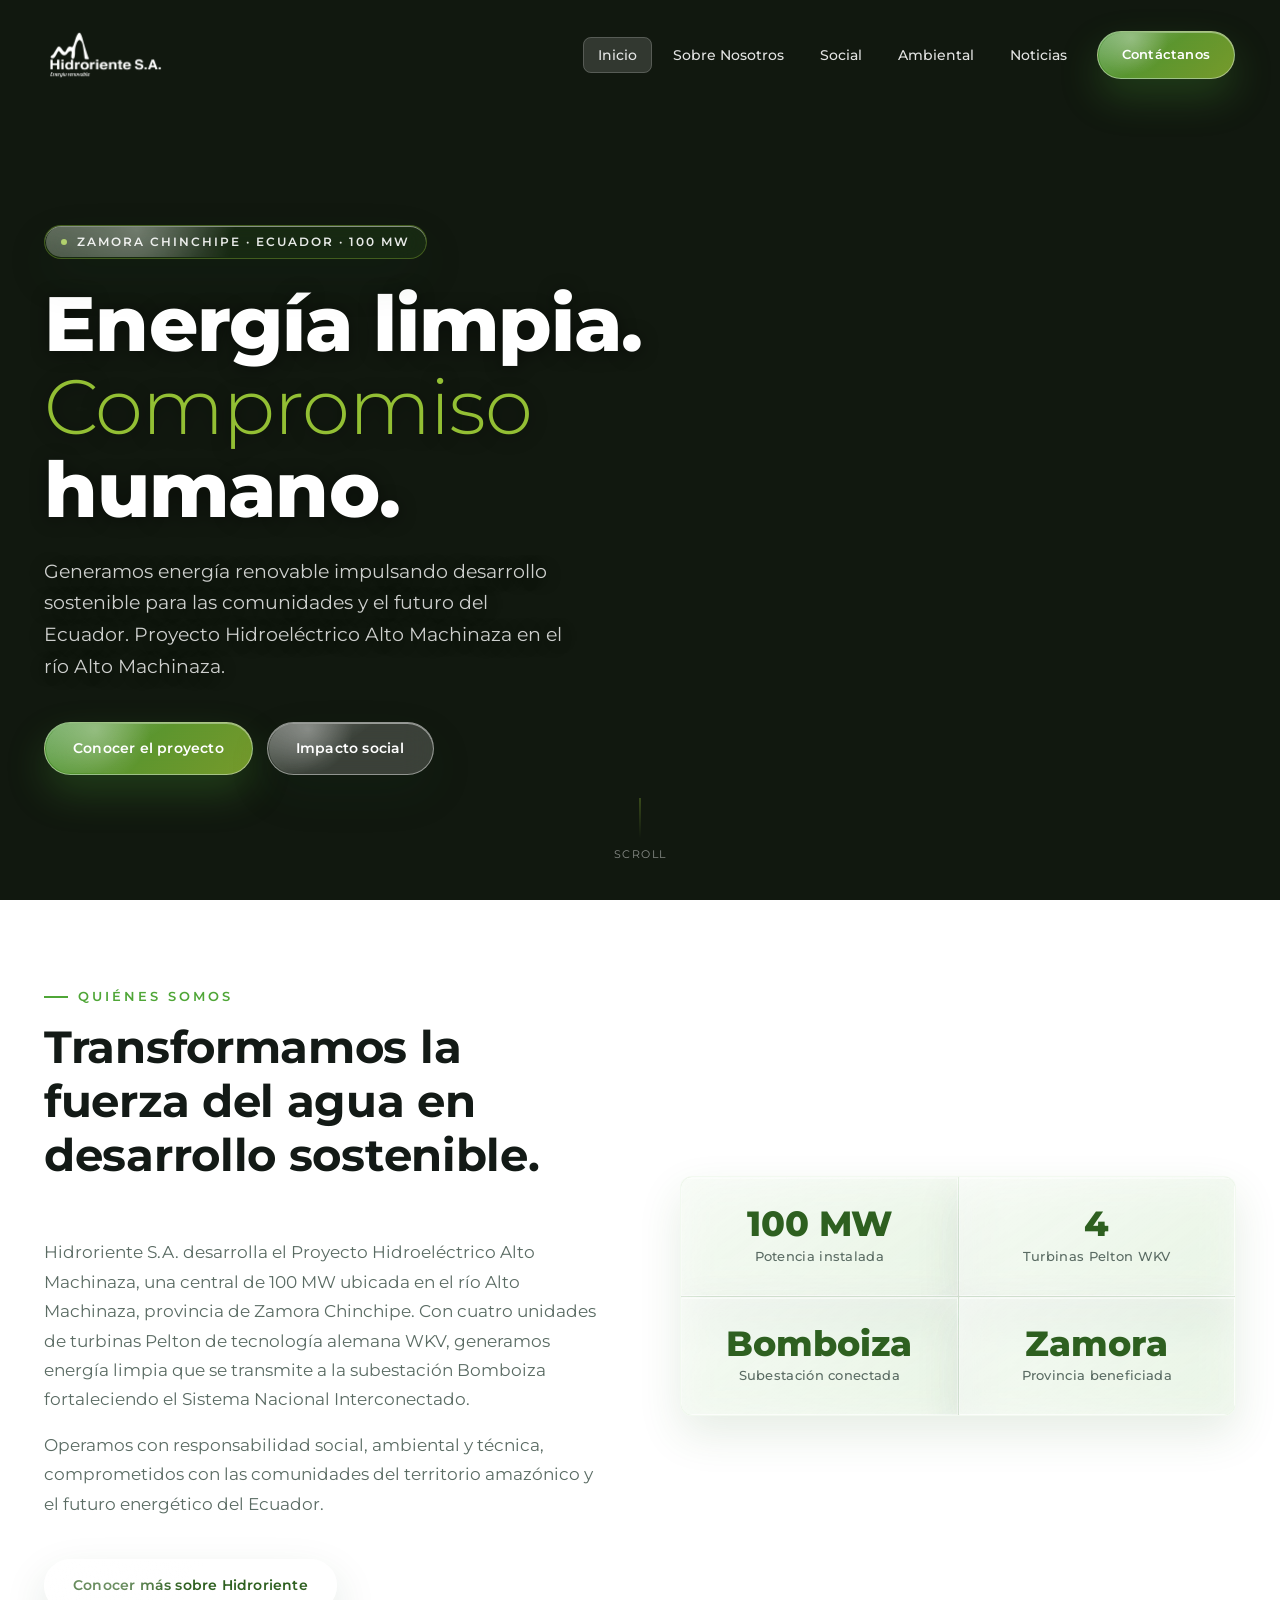
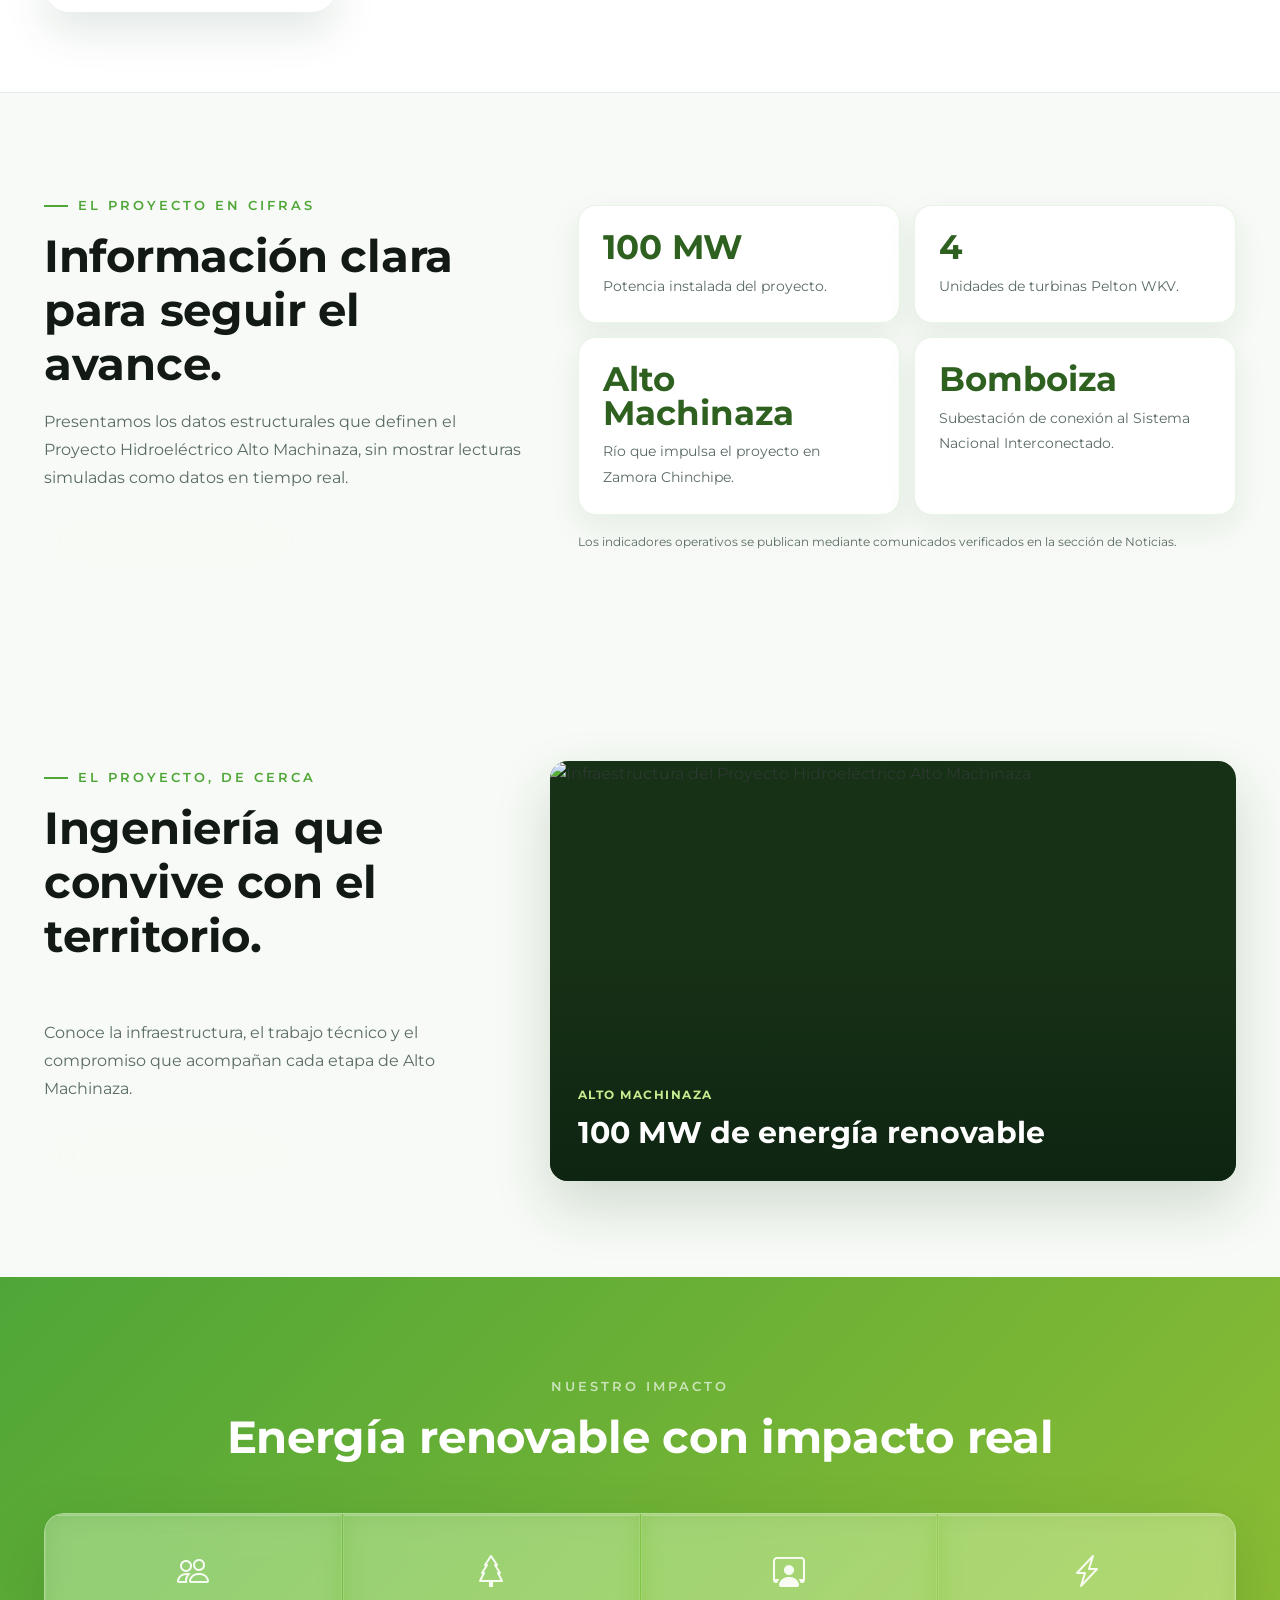
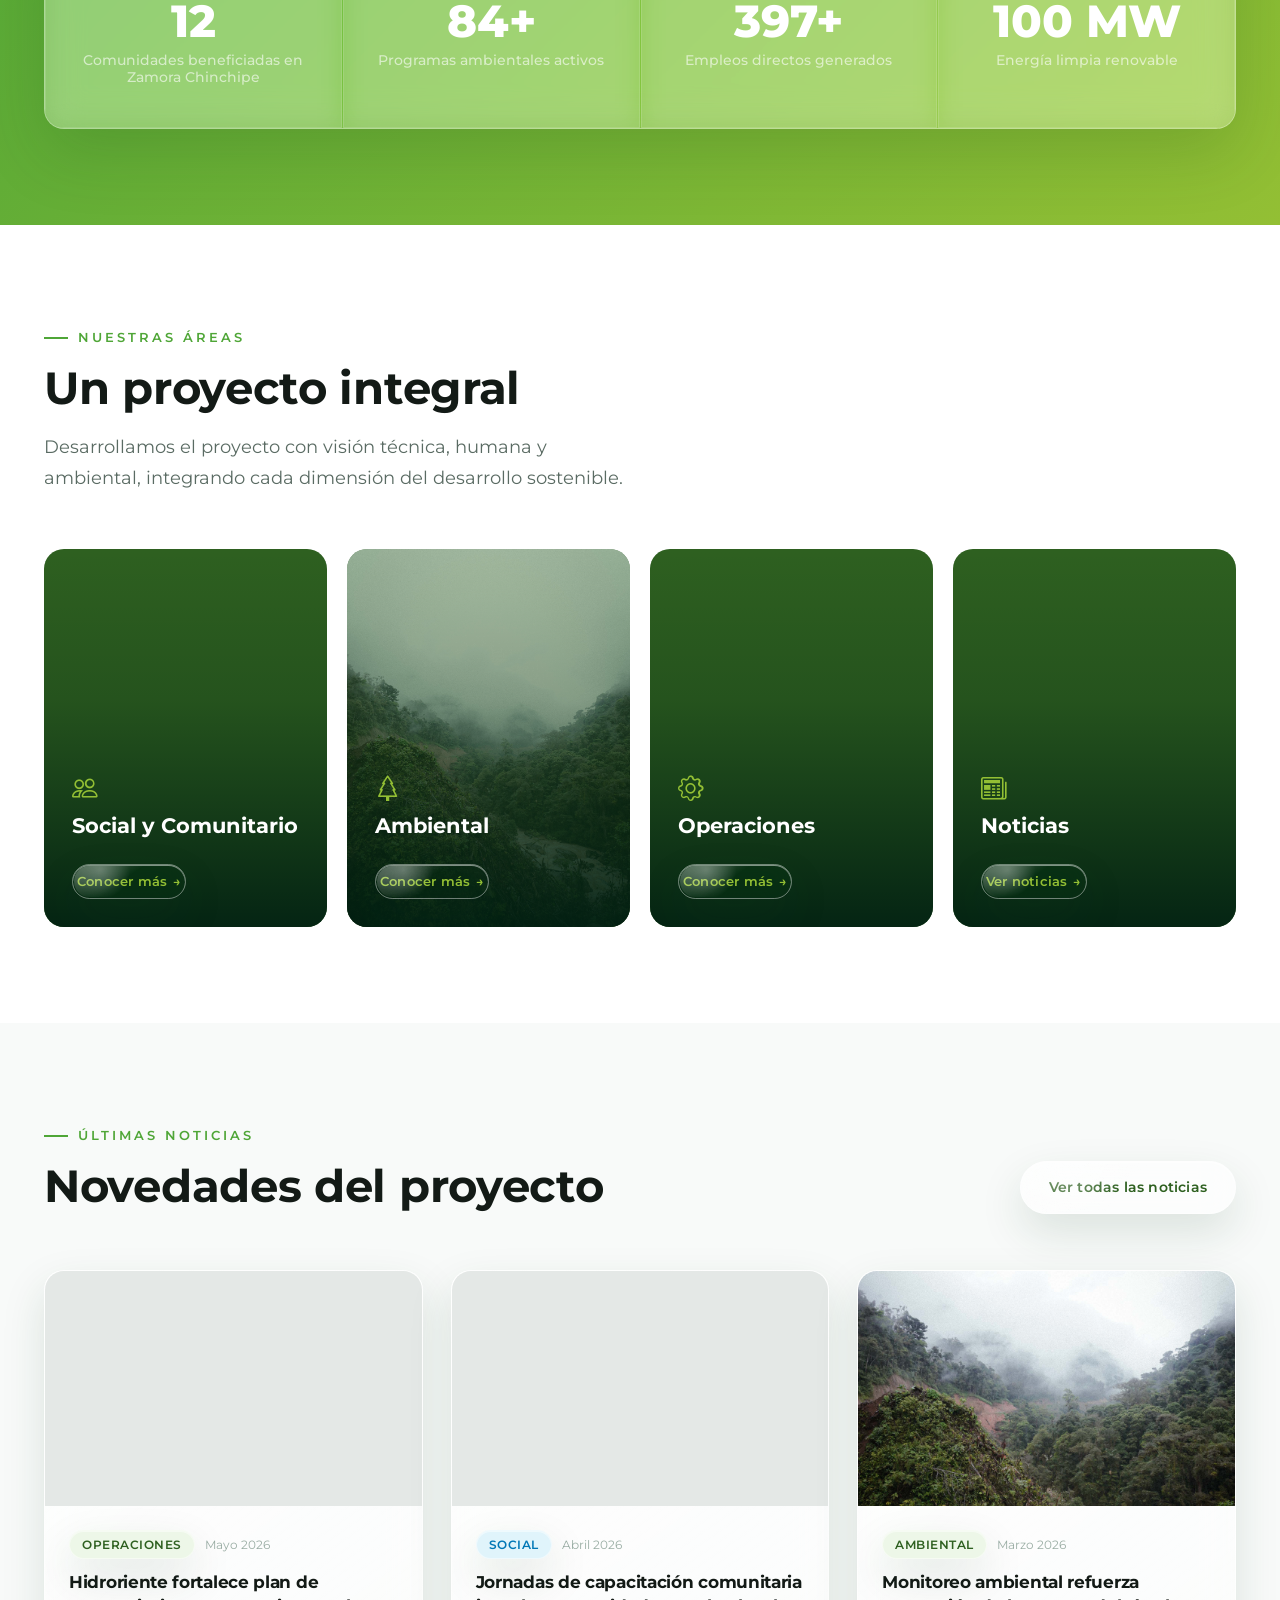
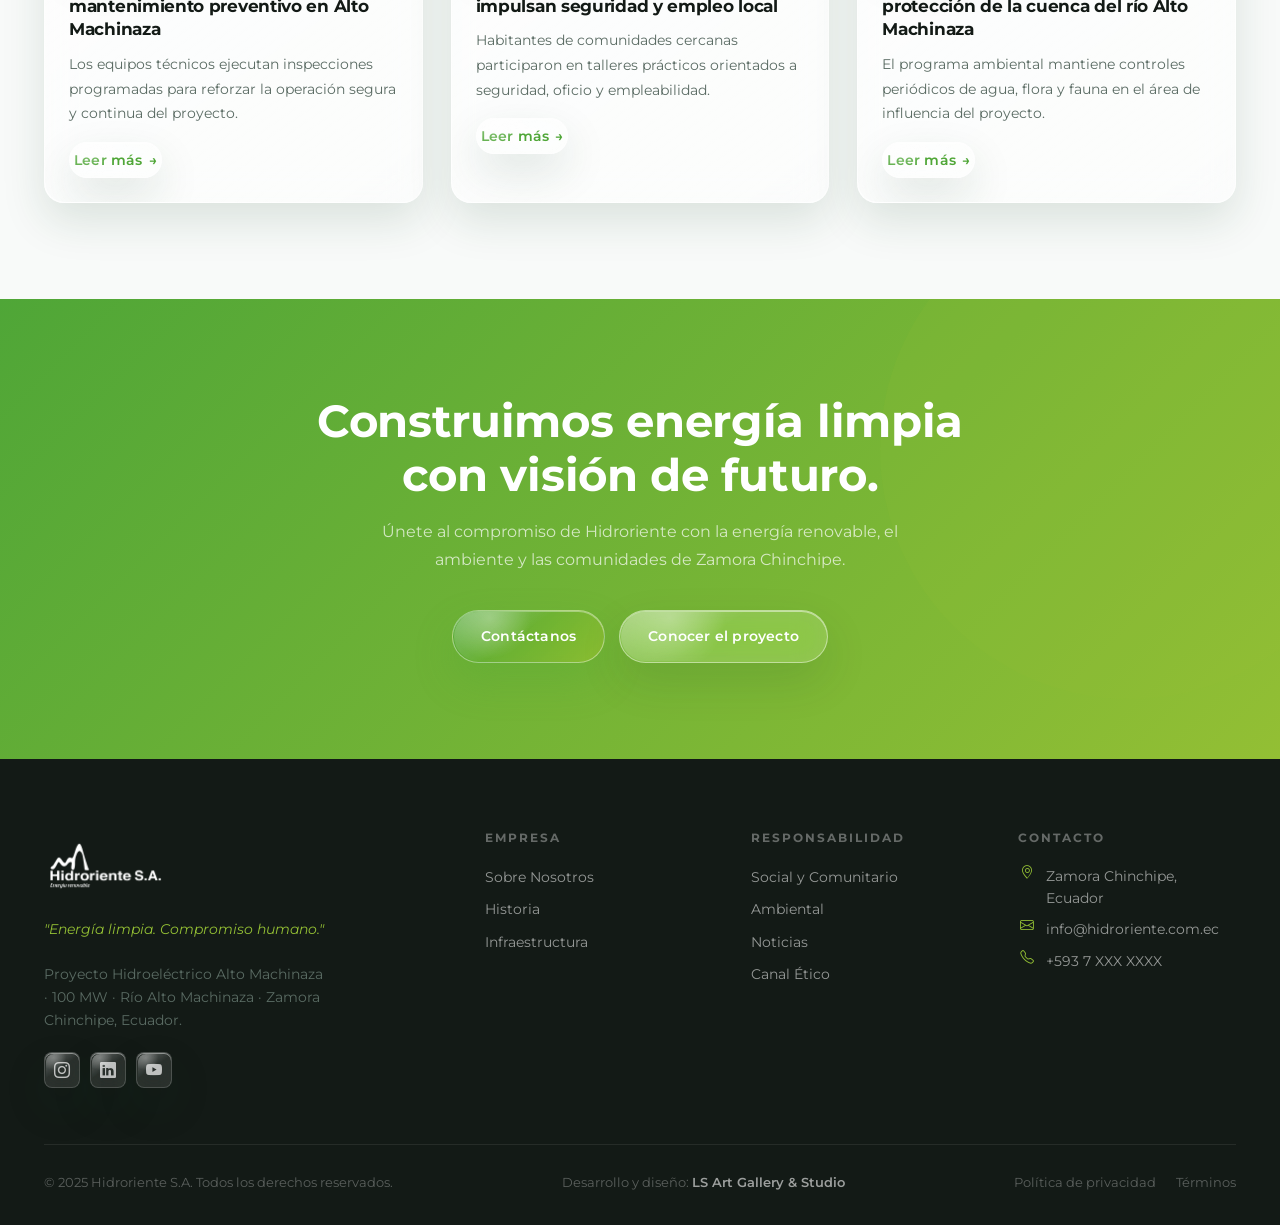
==== commit 208d3c28: "Mejora portada visual y metadatos SEO" ====
--- a/hidroriente 2/index.html
+++ b/hidroriente 2/index.html
@@ -204,7 +204,28 @@
     .project-pulse__note { grid-column: 1 / -1; margin: 2px 0 0; color: #5a6b63; font-size: .78rem; }
     @media (max-width: 800px) { .project-pulse__layout { grid-template-columns: 1fr; gap: 30px; } }
     @media (max-width: 480px) { .project-pulse__grid { grid-template-columns: 1fr; } }
+  
+    .project-story { background: #f7faf6; }
+    .project-story__layout { display:grid; grid-template-columns:minmax(0,.8fr) minmax(0,1.2fr); gap:48px; align-items:center; }
+    .project-story__copy { max-width:480px; }
+    .project-story__media { position:relative; min-height:420px; margin:0; overflow:hidden; border-radius:18px; background:#173116; box-shadow:0 24px 56px rgba(27,76,35,.18); }
+    .project-story__media::after { content:""; position:absolute; inset:0; background:linear-gradient(180deg,transparent 45%,rgba(12,34,17,.82)); }
+    .project-story__media img { width:100%; height:100%; min-height:420px; object-fit:cover; display:block; }
+    .project-story__media figcaption { position:absolute; z-index:1; left:28px; right:28px; bottom:24px; color:#fff; }
+    .project-story__media figcaption span { display:block; margin-bottom:5px; color:#c5ed8f; font-size:.73rem; font-weight:700; letter-spacing:1.5px; text-transform:uppercase; }
+    .project-story__media figcaption strong { font-size:clamp(1.25rem,2.4vw,1.85rem); }
+    @media(max-width:800px){.project-story__layout{grid-template-columns:1fr;gap:28px}.project-story__media,.project-story__media img{min-height:300px}}
   </style>
+
+  <meta name="robots" content="index,follow">
+  <meta name="author" content="Hidroriente S.A.">
+  <meta property="og:site_name" content="Hidroriente S.A.">
+  <meta property="og:locale" content="es_EC">
+  <meta name="twitter:card" content="summary_large_image">
+  <meta name="twitter:title" content="Hidroriente S.A. — Proyecto Alto Machinaza">
+  <meta name="twitter:description" content="100 MW de energía renovable para Ecuador, con compromiso social y ambiental en Zamora Chinchipe.">
+  <meta name="twitter:image" content="https://hidroriente-v1.vercel.app/assets/images/hero-main.jpg">
+  <script type="application/ld+json">{"@context":"https://schema.org","@graph":[{"@type":"Organization","name":"Hidroriente S.A.","url":"https://hidroriente-v1.vercel.app/","logo":"https://hidroriente-v1.vercel.app/assets/logos/logo.png","description":"Desarrolla el Proyecto Hidroeléctrico Alto Machinaza en Zamora Chinchipe, Ecuador.","sameAs":["https://www.instagram.com/hidroriente/","https://ec.linkedin.com/company/hidroriente","https://www.youtube.com/@hidroriente"]},{"@type":"WebSite","name":"Hidroriente S.A.","url":"https://hidroriente-v1.vercel.app/","inLanguage":"es-EC"}]}</script>
 </head>
 <body>
 
@@ -329,32 +350,21 @@
   </div>
 </section>
 
-<!-- ══ VIDEO CORPORATIVO ══ -->
-<section class="section video-section bg-off">
-  <div class="container">
-    <div class="video-layout">
-      <div class="video-text fade-up">
-        <div class="section-header">
-          <div class="eyebrow">Video institucional</div>
-          <h2>Conoce Hidroriente</h2>
-        </div>
-        <p>Una mirada a nuestra infraestructura, nuestra gente y nuestro compromiso con el territorio amazónico de Zamora Chinchipe.</p>
-        <p>Desde la captación en el río Alto Machinaza hasta la casa de máquinas, conoce cómo transformamos la fuerza del agua en energía limpia para Ecuador.</p>
-        <a href="pages/sobre-nosotros.html" class="btn btn--ghost mt-24">Ver más sobre el proyecto</a>
-      </div>
-      <div class="fade-up">
-        <div class="video-placeholder" data-video-url="https://www.youtube.com/embed/TU_VIDEO_ID">
-          <div class="img-placeholder" style="border-radius:inherit">
-            <span class="img-placeholder-icon bi bi-play-btn" aria-hidden="true"></span>
-            <span>Video Corporativo</span>
-            <small style="opacity:.4;font-size:.7rem">Reemplaza TU_VIDEO_ID con el ID de YouTube</small>
-          </div>
-          <div class="video-play">
-            <svg viewBox="0 0 24 24"><path d="M8 5v14l11-7z"/></svg>
-          </div>
-        </div>
-      </div>
-    </div>
+<!-- ══ HISTORIA VISUAL ══ -->
+<section class="section project-story">
+  <div class="container project-story__layout">
+    <div class="project-story__copy fade-up">
+      <div class="section-header">
+        <div class="eyebrow">El proyecto, de cerca</div>
+        <h2>Ingeniería que convive con el territorio.</h2>
+      </div>
+      <p>Conoce la infraestructura, el trabajo técnico y el compromiso que acompañan cada etapa de Alto Machinaza.</p>
+      <a href="pages/sobre-nosotros.html#infraestructura" class="btn btn--outline-dark mt-24">Explorar la infraestructura</a>
+    </div>
+    <figure class="project-story__media fade-up">
+      <img src="assets/images/proyecto-foto.jpg" alt="Infraestructura del Proyecto Hidroeléctrico Alto Machinaza" loading="lazy">
+      <figcaption><span>Alto Machinaza</span><strong>100 MW de energía renovable</strong></figcaption>
+    </figure>
   </div>
 </section>
 
